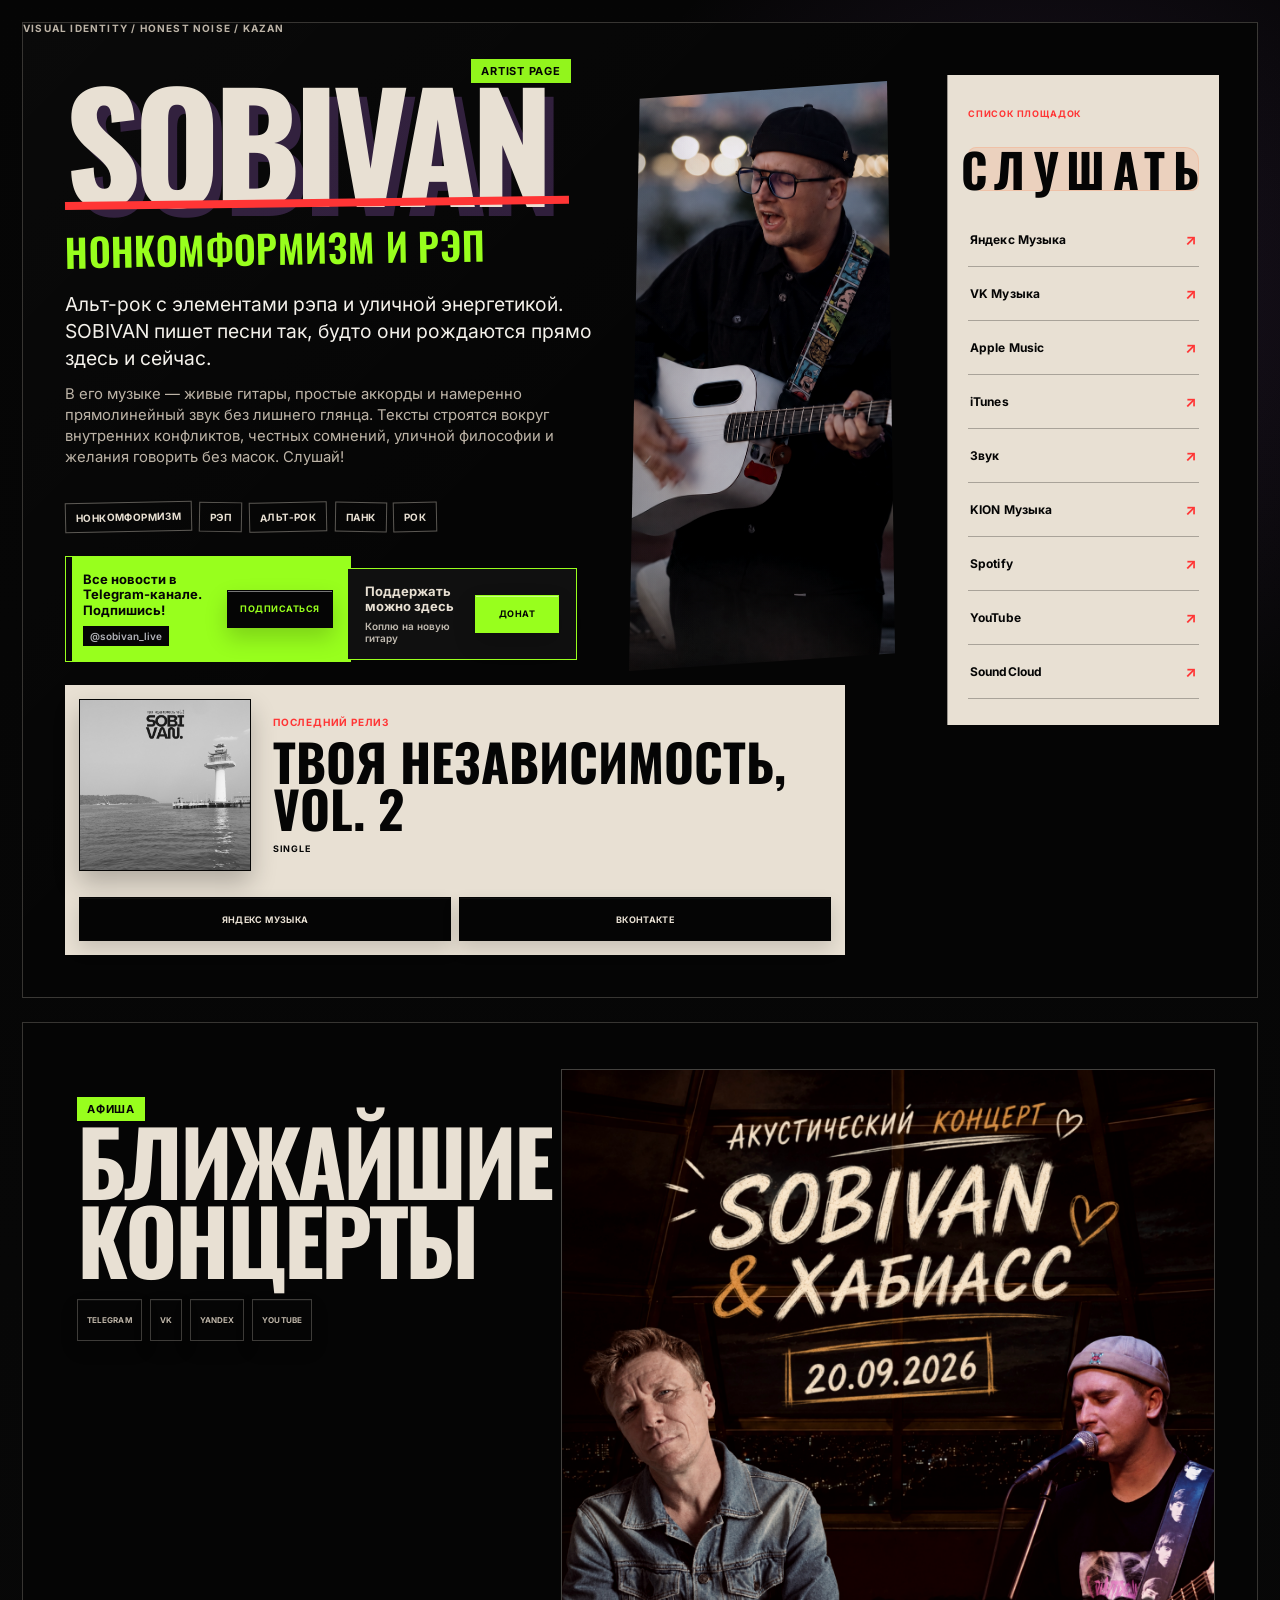
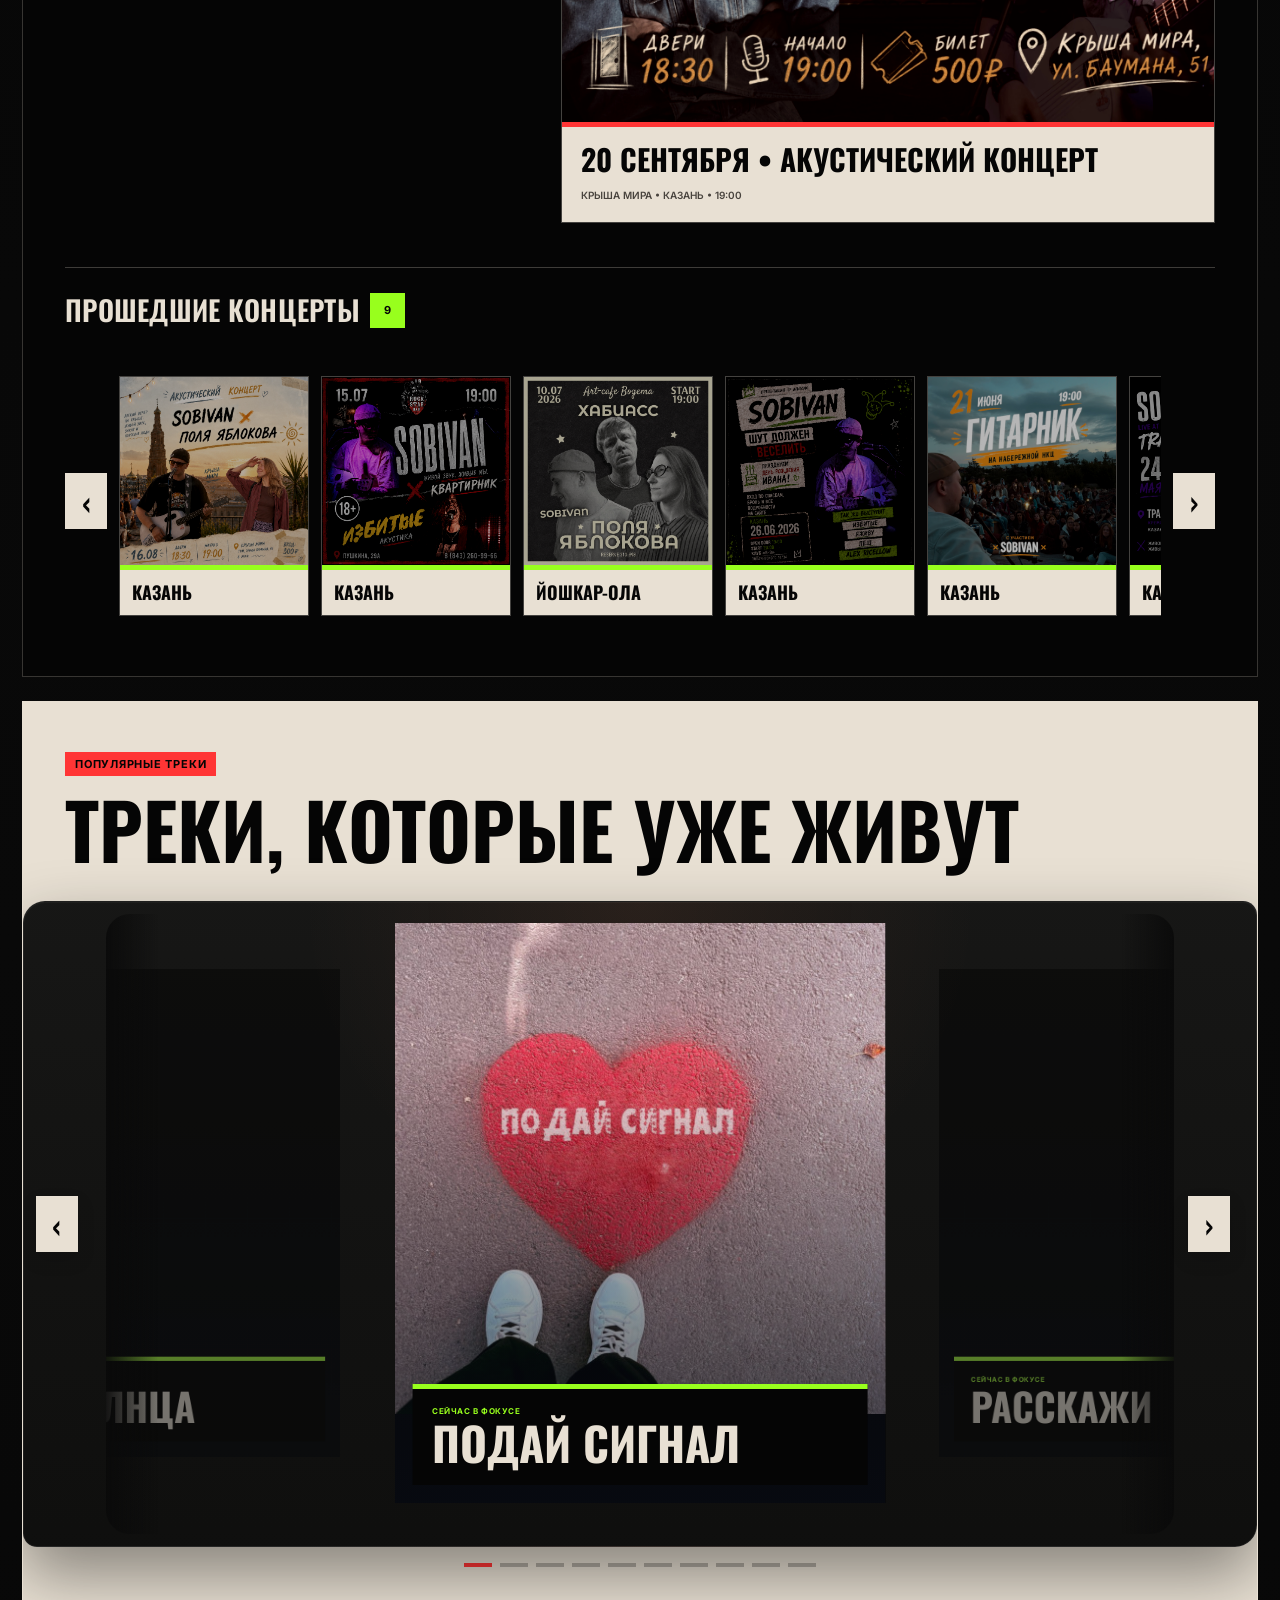
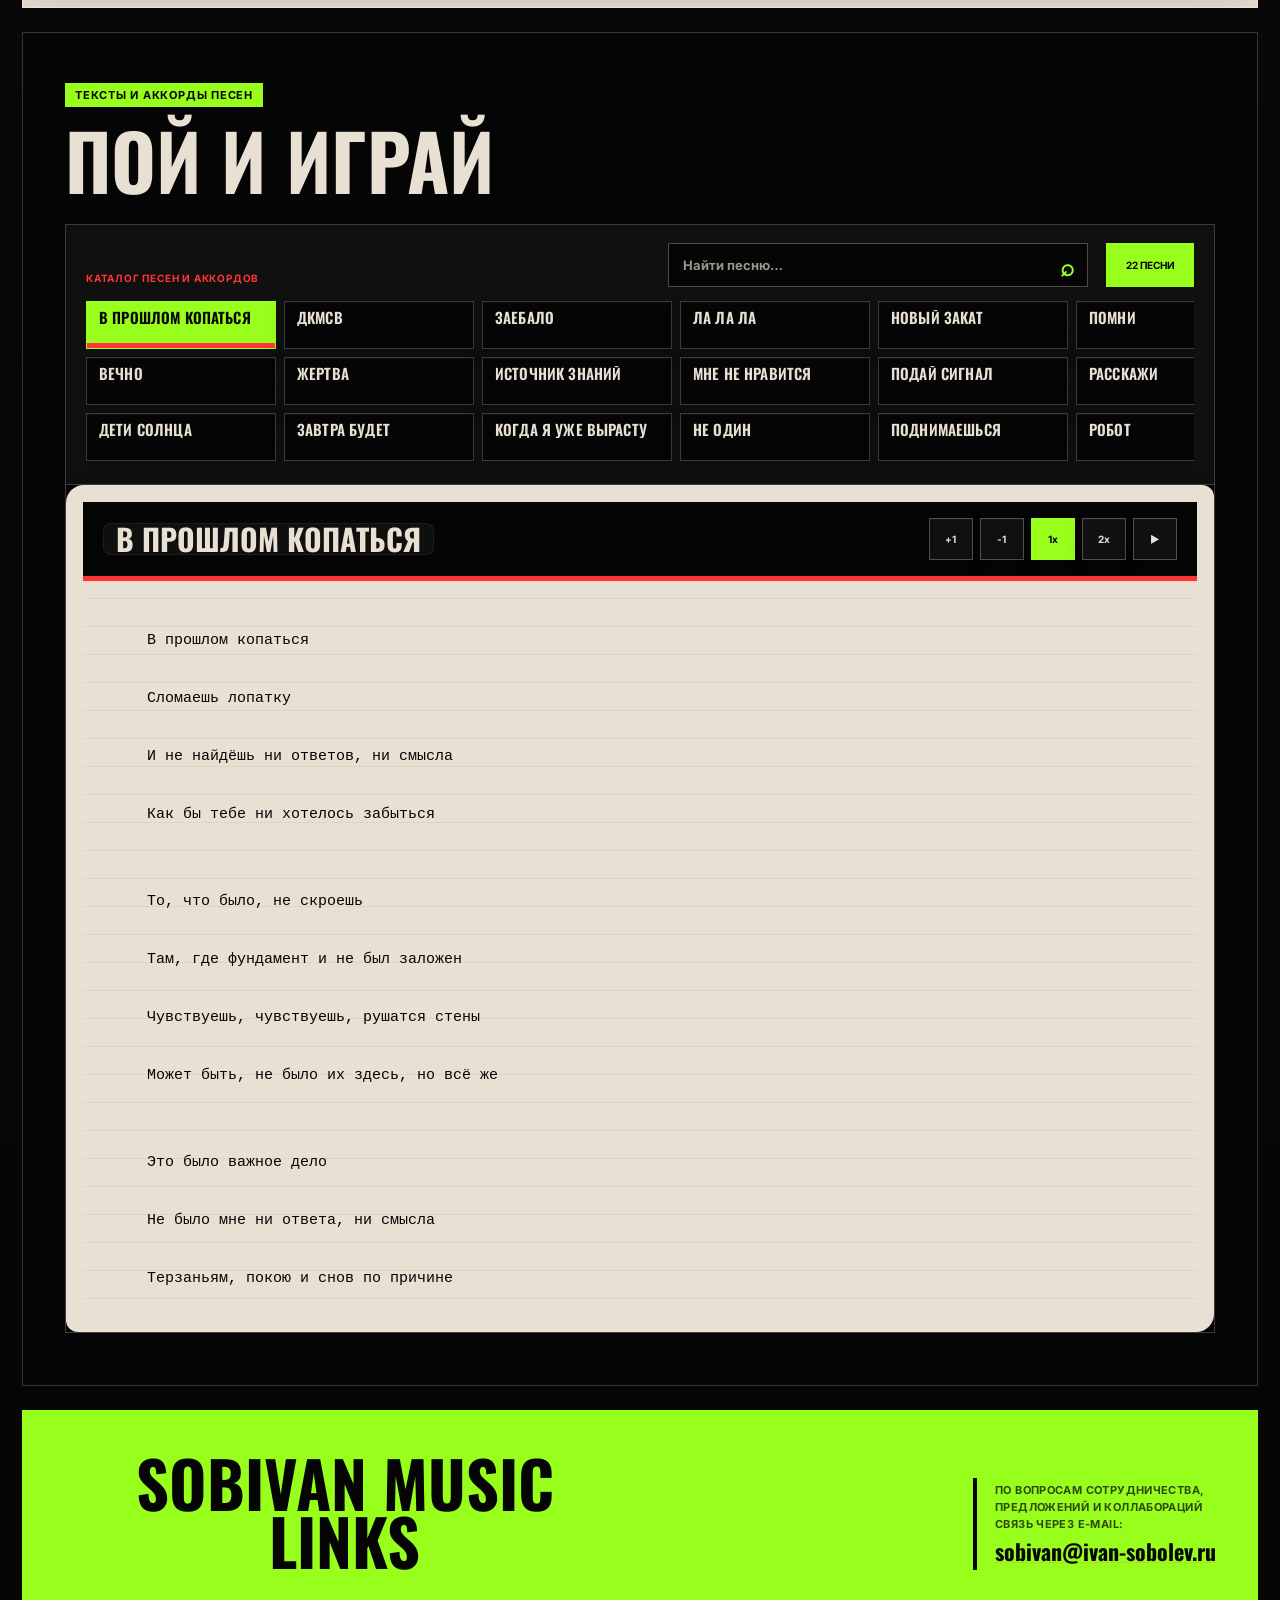
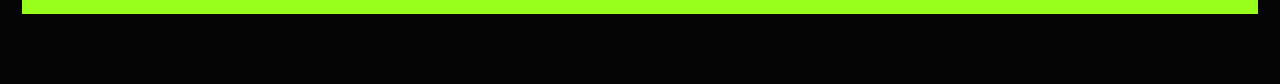
==== index.html @ ff75bd3e "prepare lyrics catalog for production" ====
<!doctype html>
<html lang="ru">
  <head>
    <meta charset="UTF-8" />
    <meta name="viewport" content="width=device-width, initial-scale=1.0" />
    <title>SOBIVAN | Music Links</title>
    <meta
      name="description"
      content="Визитка музыканта SOBIVAN со ссылками на площадки и творчество."
    />
    <link rel="preconnect" href="https://fonts.googleapis.com" />
    <link rel="preconnect" href="https://fonts.gstatic.com" crossorigin />
    <link
      href="https://fonts.googleapis.com/css2?family=Manrope:wght@400;500;700;800&family=Unbounded:wght@500;700&display=swap"
      rel="stylesheet"
    />
    <link rel="stylesheet" href="./styles.css?v=20260919-2300" />
    <link rel="stylesheet" href="./brandbook-redesign.css?v=1.0.6" />
    <link rel="stylesheet" href="./chords-catalog.css?v=1.1.0" />
  </head>
  <body>
    <main class="page">
      <section class="hero">
        <div class="hero-copy">
          <p class="eyebrow hero-eyebrow">Artist Page</p>
          <h1>SOBIVAN</h1>
          <div class="hero-motto">нонкомформизм и рэп</div>
          <div class="hero-photo">
            <img
              src="./IMG_9033-clean.png"
              alt="SOBIVAN выступает с гитарой"
            />
          </div>
          <a class="telegram-banner hero-telegram" href="https://t.me/sobivan_live" target="_blank" rel="noreferrer">
            <span class="banner-copy">
              <strong>Все новости в Telegram-канале. Подпишись!</strong>
              <span class="telegram-handle">
                <span class="telegram-icon" aria-hidden="true">
                  <svg viewBox="0 0 24 24" fill="none" xmlns="http://www.w3.org/2000/svg">
                    <path d="M21.2 4.8L18 19.9c-.2.9-.8 1.1-1.6.7l-4.2-3.1-2 1.9c-.2.2-.4.4-.8.4l.3-4.3 7.8-7c.3-.3-.1-.5-.5-.2l-9.6 6.1-4.1-1.3c-.9-.3-.9-.9.2-1.3l16-6.2c.7-.3 1.4.2 1.2 1.2z" fill="currentColor"/>
                  </svg>
                </span>
                <em>@sobivan_live</em>
              </span>
            </span>
            <span class="banner-action">Подписаться</span>
          </a>
          <a class="donate-banner" href="https://tips.yandex.ru/guest/payment/3214056" target="_blank" rel="noreferrer">
            <span class="banner-copy">
              <span class="donate-title">Поддержать можно здесь</span>
              <span class="donate-text">Коплю на новую гитару</span>
            </span>
            <span class="banner-action">Донат</span>
          </a>
          <div class="lead">
            <p>
              Альт-рок с элементами рэпа и уличной энергетикой. SOBIVAN пишет
              песни так, будто они рождаются прямо здесь и сейчас.
            </p>
            <p>
              В его музыке — живые гитары, простые аккорды и намеренно
              прямолинейный звук без лишнего глянца. Тексты строятся вокруг
              внутренних конфликтов, честных сомнений, уличной философии и
              желания говорить без масок. Слушай!
            </p>
          </div>

          <div class="hero-tags">
            <span>нонкомформизм</span>
            <span>рэп</span>
            <span>альт-рок</span>
            <span>панк</span>
            <span>рок</span>
          </div>
          <section class="release-player" data-release-card>
            <img
              class="release-cover"
              data-release-cover
              src="./covers/releases/tvoya-nezavisimost-vol-2.jpg"
              alt="Обложка последнего релиза SOBIVAN"
            />
            <div class="release-copy">
              <p class="release-kicker" data-release-kicker>Последний релиз</p>
              <strong data-release-title>твоя независимость, Vol. 2</strong>
              <span class="release-type" data-release-meta>single</span>
            </div>
            <div class="release-actions">
              <a
                class="release-link"
                data-release-yandex
                href="https://music.yandex.com/album/43728208/track/155240395?ref_id=8E3B8B9B-8B6E-4116-BDEE-F1F4A4B2D12D&amp;utm_medium=copy_link"
                target="_blank"
                rel="noreferrer"
              >
                Яндекс Музыка
              </a>
              <a
                class="release-link"
                data-release-vk
                href="https://vk.ru/audio474499164_456971412"
                target="_blank"
                rel="noreferrer"
              >
                ВКонтакте
              </a>
            </div>
          </section>
        </div>

        <aside class="links-panel">
          <p class="panel-label">Слушать</p>
          <div class="hero-actions">
            <a class="link-button" href="https://music.yandex.ru/artist/20125266?utm_medium=copy_link" target="_blank" rel="noreferrer">
              Яндекс Музыка
            </a>
            <a class="link-button" href="https://vk.com/artist/sobivan" target="_blank" rel="noreferrer">
              VK Музыка
            </a>
            <a class="link-button" href="https://music.apple.com/us/album/%D0%B7%D0%B0%D0%B2%D1%82%D1%80%D0%B0-%D0%B1%D1%83%D0%B4%D0%B5%D1%82-single/1815285343" target="_blank" rel="noreferrer">
              Apple Music
            </a>
            <a class="link-button" href="https://music.apple.com/us/artist/sobivan/1815285342" target="_blank" rel="noreferrer">
              iTunes
            </a>
            <a class="link-button" href="https://zvuk.com/search?query=SOBIVAN" target="_blank" rel="noreferrer">
              Звук
            </a>
            <a class="link-button" href="https://music.kion.ru/search?text=SOBIVAN" target="_blank" rel="noreferrer">
              KION Музыка
            </a>
            <a class="link-button" href="https://open.spotify.com/search/SOBIVAN" target="_blank" rel="noreferrer">
              Spotify
            </a>
            <a class="link-button" href="https://music.youtube.com/search?q=SOBIVAN" target="_blank" rel="noreferrer">
              YouTube
            </a>
            <a class="link-button" href="https://soundcloud.com/search?q=SOBIVAN" target="_blank" rel="noreferrer">
              SoundCloud
            </a>
          </div>
        </aside>
      </section>

      <section class="poster-card">
        <div class="poster-copy">
          <p class="eyebrow poster-eyebrow">Афиша</p>
          <h2>Ближайшие концерты</h2>
          <div class="social-row">
            <a href="https://t.me/sobivan_live" target="_blank" rel="noreferrer">Telegram</a>
            <a href="https://vk.com/artist/sobivan" target="_blank" rel="noreferrer">VK</a>
            <a href="https://music.yandex.ru/artist/20125266?utm_medium=copy_link" target="_blank" rel="noreferrer">Yandex</a>
            <a href="https://youtube.com/@sobivanmusic2583?si=ARrOoiVS6lwWnsSt" target="_blank" rel="noreferrer">YouTube</a>
          </div>
        </div>
        <div class="poster-grid" data-poster-grid></div>
        <div class="poster-archive-wrap" data-poster-archive-wrap>
          <details class="poster-archive" open>
            <summary class="poster-archive-summary">
              <span>Прошедшие концерты</span>
              <span class="poster-archive-count" data-poster-archive-count>0</span>
            </summary>
            <div class="poster-archive-carousel">
              <button class="poster-archive-nav poster-archive-nav-prev" type="button" aria-label="Предыдущее прошедшее мероприятие" data-archive-prev>‹</button>
              <div class="poster-archive-list" data-poster-archive-list></div>
              <button class="poster-archive-nav poster-archive-nav-next" type="button" aria-label="Следующее прошедшее мероприятие" data-archive-next>›</button>
            </div>
          </details>
        </div>
      </section>

      <section class="tracks-card">
        <div class="section-head">
          <p class="eyebrow tracks-eyebrow">Популярные треки</p>
        </div>
        <div class="track-carousel" data-track-carousel>
          <div class="track-frame">
            <button class="track-nav track-nav-prev" type="button" aria-label="Предыдущий трек" data-track-prev>
              ‹
            </button>
            <div class="track-viewport">
              <div class="track-strip" data-track-strip></div>
            </div>
            <button class="track-nav track-nav-next" type="button" aria-label="Следующий трек" data-track-next>
              ›
            </button>
          </div>
          <div class="track-dots" data-track-dots></div>
        </div>
      </section>

      <section class="chords-card" data-chords>
        <div class="chords-head">
          <p class="eyebrow chords-eyebrow">Тексты и аккорды песен</p>
                    <p class="chords-subtitle">
            
          </p>
        </div>

        <div class="chords-layout">
          <div class="chords-browser">
            <div class="chords-browser-head">
              <div class="chords-browser-title">
                <span>Каталог песен и аккордов</span>
              </div>
              <label class="chords-search">
                <span class="visually-hidden">Поиск песни</span>
                <input type="search" placeholder="Найти песню…" autocomplete="off" data-song-search />
              </label>
              <span class="chords-browser-count" data-song-count>22 песни</span>
            </div>

            <aside class="chords-sidebar" data-song-nav>
            <button class="chord-song is-active" type="button" data-song-button data-song-id="ne-odin">
              <strong>Не один</strong>
              
            </button>
            <button class="chord-song" type="button" data-song-button data-song-id="deti-solntsa">
              <strong>Дети солнца</strong>
              
            </button>
            <button class="chord-song" type="button" data-song-button data-song-id="zhertva">
              <strong>Жертва</strong>
              
            </button>
            <button class="chord-song" type="button" data-song-button data-song-id="poday-signal">
              <strong>Подай сигнал</strong>
              
            </button>
            <button class="chord-song" type="button" data-song-button data-song-id="novyy-zakat">
              <strong>Новый закат</strong>
              
            </button>
            <button class="chord-song" type="button" data-song-button data-song-id="zavtra-budet">
              <strong>Завтра будет</strong>
              
            </button>
            <button class="chord-song" type="button" data-song-button data-song-id="dkmsv">
              <strong>ДКМСВ</strong>
              
            </button>
            <button class="chord-song" type="button" data-song-button data-song-id="ya-dumal">
              <strong>Я думал</strong>
              
            </button>
            <button class="chord-song" type="button" data-song-button data-song-id="vechno">
              <strong>Вечно</strong>
              
            </button>
            <button class="chord-song" type="button" data-song-button data-song-id="istochnik-znaniy">
              <strong>Источник знаний</strong>
              
            </button>
            <button class="chord-song" type="button" data-song-button data-song-id="rasskazhi">
              <strong>Расскажи</strong>
              
            </button>
            <button class="chord-song" type="button" data-song-button data-song-id="la-la-la">
              <strong>Ла ла ла</strong>
              
            </button>
            <button class="chord-song" type="button" data-song-button data-song-id="podnimaeshsya">
              <strong>Поднимаешься</strong>
              
            </button>
            <button class="chord-song" type="button" data-song-button data-song-id="mne-ne-nravitsya">
              <strong>Мне не нравится</strong>
              
            </button>
            <button class="chord-song" type="button" data-song-button data-song-id="silnyy">
              <strong>Сильный</strong>
              
            </button>
            <button class="chord-song" type="button" data-song-button data-song-id="robot">
              <strong>Робот</strong>
              
            </button>
            <button class="chord-song" type="button" data-song-button data-song-id="ya-hochu">
              <strong>Я хочу</strong>
              
            </button>
            <button class="chord-song" type="button" data-song-button data-song-id="v-proshlom-kopatsya">
              <strong>В прошлом копаться</strong>
              
            </button>
            <button class="chord-song" type="button" data-song-button data-song-id="tvoya-nezavisimost">
              <strong>Твоя независимость</strong>
              
            </button>
            <button class="chord-song" type="button" data-song-button data-song-id="kogda-ya-uzhe-vyrastu">
              <strong>Когда я уже вырасту</strong>
              
            </button>
            <button class="chord-song" type="button" data-song-button data-song-id="pomni">
              <strong>Помни</strong>
              
            </button>
            <button class="chord-song" type="button" data-song-button data-song-id="zaebalo">
              <strong>Заебало</strong>
              
            </button>
            </aside>
            <p class="chords-empty" data-song-empty hidden>Ничего не найдено</p>
          </div>

          <div class="chords-viewer">
            <div class="chords-toolbar">
              <div class="chords-meta">
                <span class="chords-key" data-song-title>Не один</span>
              </div>
              <div class="chords-actions">
                <button type="button" data-transpose="1">+1</button>
                <button type="button" data-transpose="-1">-1</button>
                <button type="button" class="chords-speed is-active" data-speed="1">1x</button>
                <button type="button" class="chords-speed" data-speed="2">2x</button>
                <button type="button" class="chords-autoscroll" data-auto-scroll aria-label="запустить автоскролл">▶</button>
              </div>
            </div>

            <pre class="chords-sheet"><code data-song-sheet>Припев

Куплет 1
Am C G Dm/F
Допитый стакан, разбиты мечты
Я думал, что так будет всегда
Я думал, не будет тупой суеты
Я верил, я знал: я один до конца</code></pre>
          </div>
        </div>
      </section>

      <footer class="footer">
        <p>SOBIVAN music links</p>
        <p class="footer-note">
          По вопросам сотрудничества,
          <br />
          предложений и коллабораций
          <br />
          связь через e-mail:
          <br />
          <a href="mailto:sobivan@ivan-sobolev.ru">sobivan@ivan-sobolev.ru</a>
        </p>
      </footer>
    </main>
    <script>
      (() => {
        const releaseCard = document.querySelector("[data-release-card]");

        function applyReleaseData(data) {
          if (!releaseCard || !data || data.enabled === false) {
            return;
          }

          const cover = releaseCard.querySelector("[data-release-cover]");
          const kicker = releaseCard.querySelector("[data-release-kicker]");
          const title = releaseCard.querySelector("[data-release-title]");
          const meta = releaseCard.querySelector("[data-release-meta]");
          const yandex = releaseCard.querySelector("[data-release-yandex]");
          const vk = releaseCard.querySelector("[data-release-vk]");
          const embed = releaseCard.querySelector("[data-release-embed]");
          const iframe = releaseCard.querySelector("[data-release-iframe]");

          if (cover && data.cover) {
            cover.src = data.cover;
            cover.alt = `Обложка релиза ${data.title || "SOBIVAN"}`;
          }

          if (kicker && data.kicker) {
            kicker.textContent = data.kicker;
          }

          if (title && data.title) {
            title.textContent = data.title;
          }

          if (meta && data.meta) {
            meta.textContent = data.meta;
          }

          if (yandex && data.yandexUrl) {
            yandex.href = data.yandexUrl;
          }

          if (vk && data.vkUrl) {
            vk.href = data.vkUrl;
          }

          if (embed && iframe) {
            if (data.embedUrl) {
              iframe.src = data.embedUrl;
              embed.hidden = false;
            } else {
              iframe.removeAttribute("src");
              embed.hidden = true;
            }
          }
        }

        if (releaseCard) {
          fetch("./latest-release.json", { cache: "no-store" })
            .then((response) => (response.ok ? response.json() : null))
            .then((data) => {
              if (data) {
                applyReleaseData(data);
              }
            })
            .catch(() => {});
        }

        const hero = document.querySelector(".hero");
        const panel = document.querySelector(".links-panel");

        if (!hero || !panel) {
          return;
        }

        let baseTop = 0;
        let maxShift = 0;
        let startScroll = 0;
        let ticking = false;
        let currentShift = 0;
        let targetShift = 0;
        let animationFrame = 0;

        function updateMetrics() {
          panel.style.setProperty("--links-panel-shift", "0px");

          baseTop = parseFloat(getComputedStyle(panel).top) || 0;
          const isMobile = window.matchMedia("(max-width: 820px)").matches;
          const release = hero.querySelector(".release-player");

          if (isMobile && release) {
            const heroRect = hero.getBoundingClientRect();
            const releaseRect = release.getBoundingClientRect();
            const releaseTop = releaseRect.top - heroRect.top;

            maxShift = Math.max(
              0,
              releaseTop - panel.offsetHeight - baseTop - 18
            );
          } else {
            maxShift = 0;
          }
          startScroll = window.scrollY + hero.getBoundingClientRect().top;
        }

        function renderPanelMotion() {
          ticking = false;

          targetShift = Math.min(
            Math.max(window.scrollY - startScroll, 0),
            maxShift
          );

          if (!animationFrame) {
            animatePanel();
          }
        }

        function animatePanel() {
          currentShift += (targetShift - currentShift) * 0.13;

          if (Math.abs(targetShift - currentShift) < 0.12) {
            currentShift = targetShift;
          }

          panel.style.setProperty(
            "--links-panel-shift",
            `${currentShift.toFixed(2)}px`
          );

          if (Math.abs(targetShift - currentShift) > 0.12) {
            animationFrame = window.requestAnimationFrame(animatePanel);
          } else {
            animationFrame = 0;
          }
        }

        function requestRender() {
          if (ticking) {
            return;
          }

          ticking = true;
          window.requestAnimationFrame(renderPanelMotion);
        }

        updateMetrics();
        renderPanelMotion();

        window.addEventListener("scroll", requestRender, { passive: true });
        window.addEventListener("resize", () => {
          updateMetrics();
          requestRender();
        });
      })();

      (() => {
        const carousel = document.querySelector("[data-track-carousel]");

        if (!carousel) {
          return;
        }

        const tracks = [
          {
            title: "Подай сигнал",
            artist: "SOBIVAN",
            image: "./IMG_6470.JPG",
            link: "https://music.yandex.ru/search?text=SOBIVAN%20%D0%9F%D0%BE%D0%B4%D0%B0%D0%B9%20%D1%81%D0%B8%D0%B3%D0%BD%D0%B0%D0%BB",
          },
          {
            title: "расскажи",
            artist: "SOBIVAN",
            image: "./IMG_6472.JPG",
            link: "https://music.yandex.ru/search?text=SOBIVAN%20%D1%80%D0%B0%D1%81%D1%81%D0%BA%D0%B0%D0%B6%D0%B8",
          },
          {
            title: "я думал",
            artist: "SOBIVAN",
            image: "./IMG_6471.JPG",
            link: "https://music.yandex.ru/search?text=SOBIVAN%20%D1%8F%20%D0%B4%D1%83%D0%BC%D0%B0%D0%BB",
          },
          {
            title: "Завтра будет",
            artist: "SOBIVAN",
            image: "./завтра будет.jpg",
            link: "https://music.yandex.ru/search?text=SOBIVAN%20%D0%B7%D0%B0%D0%B2%D1%82%D1%80%D0%B0%20%D0%B1%D1%83%D0%B4%D0%B5%D1%82",
          },
          {
            title: "дкмсв",
            artist: "SOBIVAN",
            image: "./дкмсв обложка.jpg",
            link: "https://music.yandex.ru/search?text=SOBIVAN%20%D0%B4%D0%BA%D0%BC%D1%81%D0%B2",
          },
          {
            title: "я хочу",
            artist: "SOBIVAN",
            image: "./covers/tracks/ya-hochu.jpg",
            link: "https://music.yandex.com/album/43004555/track/153511798?ref_id=01FBF79A-D601-484A-8C86-E64B9F19A2D9&utm_medium=copy_link",
          },
          {
            title: "в прошлом копаться",
            artist: "SOBIVAN",
            image: "./covers/tracks/v-proshlom-kopatsya.jpg",
            link: "https://music.yandex.com/album/43528193/track/154752006?ref_id=E67C2590-97FE-4B59-B533-6B6D83DDE7AF&utm_medium=copy_link",
          },
          {
            title: "внутрянка",
            artist: "SOBIVAN",
            note: "EP / альбом",
            image: "./covers/tracks/vnutryanka.jpg",
            link: "https://music.yandex.com/album/42389549?ref_id=7F511267-D7B5-419B-888D-BD8D783AE9E8&utm_medium=copy_link",
          },
          {
            title: "поднимаешься",
            artist: "SOBIVAN",
            image: "./covers/tracks/podnimaeshsya.jpg",
            link: "https://music.yandex.com/album/42389549/track/151303122?ref_id=B277CFC3-65D3-4D33-9F16-918C511A6ED1&utm_medium=copy_link",
          },
          {
            title: "дети солнца",
            artist: "SOBIVAN",
            image: "./covers/tracks/deti-solntsa.jpg",
            link: "https://music.yandex.com/album/41288577/track/149570107?ref_id=620FA750-4C61-40F0-8BFF-0B8C136928F5&utm_medium=copy_link",
          },
        ];
        const copyCount = 3;
        const centerCopy = Math.floor(copyCount / 2);
        const loopedTracks = Array.from({ length: copyCount }, () => tracks).flat();

        const strip = carousel.querySelector("[data-track-strip]");
        const viewport = carousel.querySelector(".track-viewport");
        const prevButton = carousel.querySelector("[data-track-prev]");
        const nextButton = carousel.querySelector("[data-track-next]");
        const dotsWrap = carousel.querySelector("[data-track-dots]");
        dotsWrap.innerHTML = tracks.map((_, index) => `<button class="track-dot${index === 0 ? " is-active" : ""}" type="button" aria-label="Трек ${index + 1}"></button>`).join("");
        const dots = Array.from(carousel.querySelectorAll(".track-dot"));
        let activeIndex = 0;
        let visualIndex = tracks.length * centerCopy;
        let timer = 0;
        let slideBasis = 72;
        let slideWidth = 0;
        let slideGap = 14;
        let touchStartX = 0;
        let touchDeltaX = 0;
        let isAnimatingLoopReset = false;
        let carouselIsVisible = !("IntersectionObserver" in window);

        strip.innerHTML = loopedTracks
          .map(
            (track) => `
              <a class="track-slide" href="${track.link}" target="_blank" rel="noreferrer">
                <img src="${track.image}" alt="${track.title}" loading="lazy" decoding="async" />
                <div class="track-slide-meta">
                  <p class="track-kicker">Сейчас в фокусе</p>
                  <strong>${track.title}</strong>
                  ${track.note ? `<span>${track.note}</span>` : ""}
                </div>
              </a>
            `
          )
          .join("");

        const slides = Array.from(strip.querySelectorAll(".track-slide"));

        function updateCarouselMetrics() {
          slideBasis =
            parseFloat(
              getComputedStyle(carousel).getPropertyValue("--track-slide-basis")
            ) || 72;
          slideGap = parseFloat(getComputedStyle(strip).columnGap) || 14;
          slideWidth = viewport.clientWidth * (slideBasis / 100);
        }

        function updateDots() {
          slides.forEach((slide, slideIndex) => {
            const isActive = slideIndex % tracks.length === activeIndex;

            slide.classList.toggle("is-active", isActive);
            slide.setAttribute("aria-hidden", isActive ? "false" : "true");
          });

          dots.forEach((dot, dotIndex) => {
            dot.classList.toggle("is-active", dotIndex === activeIndex);
          });
        }

        function setStripPosition(withTransition = true) {
          strip.style.transition = withTransition
            ? "transform 720ms cubic-bezier(0.16, 1, 0.3, 1)"
            : "none";
          const offset =
            viewport.clientWidth / 2 -
            slideWidth / 2 -
            visualIndex * (slideWidth + slideGap);
          strip.style.transform = `translateX(${offset}px)`;
        }

        function renderTrack(index, { immediate = false } = {}) {
          activeIndex = index;
          visualIndex = tracks.length * centerCopy + index;
          setStripPosition(!immediate);
          updateDots();
        }

        function goToNext() {
          if (isAnimatingLoopReset) {
            return;
          }

          activeIndex = (activeIndex + 1) % tracks.length;
          visualIndex += 1;
          setStripPosition(true);
          updateDots();
        }

        function goToPrev() {
          if (isAnimatingLoopReset) {
            return;
          }

          activeIndex = (activeIndex - 1 + tracks.length) % tracks.length;
          visualIndex -= 1;
          setStripPosition(true);
          updateDots();
        }

        function startRotation() {
          window.clearInterval(timer);

          if (!carouselIsVisible || document.hidden) {
            return;
          }

          timer = window.setInterval(() => {
            goToNext();
          }, 3200);
        }

        dots.forEach((dot, index) => {
          dot.addEventListener("click", () => {
            renderTrack(index);
            startRotation();
          });
        });

        prevButton?.addEventListener("click", () => {
          goToPrev();
          startRotation();
        });

        nextButton?.addEventListener("click", () => {
          goToNext();
          startRotation();
        });

        strip.addEventListener("transitionend", () => {
          const minIndex = tracks.length;
          const maxIndex = tracks.length * (copyCount - 1) - 1;

          if (visualIndex >= minIndex && visualIndex <= maxIndex) {
            return;
          }

          isAnimatingLoopReset = true;
          const resetIndex = tracks.length * centerCopy + activeIndex;

          window.requestAnimationFrame(() => {
            strip.classList.add("is-resetting");
            strip.style.transition = "none";
            visualIndex = resetIndex;
            const offset =
              viewport.clientWidth / 2 -
              slideWidth / 2 -
              visualIndex * (slideWidth + slideGap);
            strip.style.transform = `translateX(${offset}px)`;
            strip.getBoundingClientRect();

            window.requestAnimationFrame(() => {
              strip.style.transition =
                "transform 720ms cubic-bezier(0.16, 1, 0.3, 1)";
              strip.classList.remove("is-resetting");
              isAnimatingLoopReset = false;
            });
          });
        });

        viewport?.addEventListener(
          "touchstart",
          (event) => {
            touchStartX = event.touches[0]?.clientX || 0;
            touchDeltaX = 0;
            window.clearInterval(timer);
          },
          { passive: true }
        );

        viewport?.addEventListener(
          "touchmove",
          (event) => {
            touchDeltaX = (event.touches[0]?.clientX || 0) - touchStartX;
          },
          { passive: true }
        );

        viewport?.addEventListener("touchend", () => {
          if (Math.abs(touchDeltaX) > 36) {
            if (touchDeltaX < 0) {
              goToNext();
            } else {
              goToPrev();
            }
          }

          startRotation();
        });

        carousel.addEventListener("mouseenter", () => window.clearInterval(timer));
        carousel.addEventListener("mouseleave", startRotation);
        carousel.addEventListener("touchstart", () => window.clearInterval(timer), {
          passive: true,
        });
        carousel.addEventListener("touchend", startRotation);

        window.addEventListener("resize", () => {
          updateCarouselMetrics();
          setStripPosition(false);
          updateDots();
        });

        if ("IntersectionObserver" in window) {
          const carouselObserver = new IntersectionObserver(
            ([entry]) => {
              carouselIsVisible = Boolean(entry?.isIntersecting);
              startRotation();
            },
            { rootMargin: "160px 0px", threshold: 0.01 }
          );
          carouselObserver.observe(carousel);
        }

        document.addEventListener("visibilitychange", startRotation);

        updateCarouselMetrics();
        renderTrack(0, { immediate: true });
        startRotation();
      })();

      (() => {
        const chordsBlock = document.querySelector("[data-chords]");

        if (!chordsBlock) {
          return;
        }

        const songs = {
          "ne-odin": {
            title: "Не один",
            text: `Припев

Куплет 1
Am C G Dm/F
Допитый стакан, разбиты мечты
Я думал, что так будет всегда
Я думал, не будет тупой суеты
Я верил, я знал: я один до конца

Допитый стакан я разбил
Мечты подобрал и засунул в карман
С тобой пронесу в эту жизнь
Всё, что никогда я ещё не терял

Припев
C G
Однажды уйдут холода
Dm F
Однажды наступит в мире весна
Мы вместе с тобой навсегда
Пока твою руку держит рука

И пусть будет трудно сейчас
Пусть наши движения скрывает страх
Не отпущу ни на миг
Тот лучик света, что сквозь тучку проник

Куплет 2
Всё, что когда-то с кем делал, казалось: глупая затея вышла
Руки опускаются, как будто в руках ты держишь груз килограммов триста
Тело покидают силы, и кажется — уходит двадцать один грамм, последний
Ты жадно вспоминаешь всё, что когда-то несмело прожил до секунды посмертно

Тебя окружили, зажали в котёл и кричат: «Сдавайся быстро
В плену ты будешь сохранён, приятель, как сохраняют картины на дорогих выставках
Зачем сопротивляться? Просто сдай оружие и выйди из боя
Мы обещаем тебе достойную жизнь до достойного гроба

Кажется, выход только один, и выход достаточно мрачный
Всё как обычно: ты либо победил, либо, как всегда, простой неудачник
И так вот во всём — сделал выводы о своей жизни поспешно
Но рядом с моим плечом другое плечо, опора, сила, надежда

Всё верно: выбор был сделан давно, и сделан выбор был верно
Я не один и никогда не буду один, как бы вы там ни хотели
Вам не сломить человека, который уже был когда-то сломлен
Но сломлен не так, как вы предрекали: морально я был подготовлен

Последней строчкой опишу последний миг, который мне дан
Жаль, не курю — тогда бы получился поэпичней финал
Допил, поставил и разбил гранёной жизни стакан
Я достаю мечты и убираю их обратно в карман

Припев
D A
Однажды уйдут холода
Em G
Однажды наступит в мире весна
Мы вместе с тобой навсегда
Пока твою руку держит рука

И пусть будет трудно сейчас
Пусть наши движения скрывает страх
Не отпущу ни на миг
Тот лучик света, что сквозь тучку проник`,
          },
          "deti-solntsa": {
            title: "Дети солнца",
            text: `Куплет 1
G
Солнце медленно передвигалось по ветру
D
А мы на ракете, брат, да, на ракете
Em
Джа нас встретит, там смеются дети
C
Там нас ждёт созерцание нашей планеты

Мы не парим мозги никому
Дети солнца живут так, как я живу
Улетая в небо, улетая, туууда
Туда, где нам светит sunshine-звезда

Над пыльным урбаном поют свои колонки
В эти перепонки, муравьёв перепонки
Заливают системы, сдвиги
Гиги, гиги, гигабайты, крики

Миру — мир, война нам не к чему
Дети солнца живут так, как я живу
Вавилон пал, свои песни спел и крыто
Одинокий воин, твоя карта бита

Бита, не слышно, регги, peace, браза
Подпевай под гитару мирные рассказы
И уже настанет детям солнца праздник
Ракета улетела, никого на базе

Припев
Мы взлетим с тобой по воле неба
Посетим места, где никто ни разу не был
Глаза на свет, и в душе моей регги
Ты поверь, что в душе моей регги

Куплет 2
Огненный шар летит куда-то не спеша
Туда, вдаль, а за ним летит моя душа
Что же, жаль, как жало хуже ножа
В ножнах смерти, в её сети моя душа

Мы там искали с тобой своё солнце
Всё разделив братьям, разделив на порции
Peace, happy в больших пропорциях
Солнце светит в наше оконце

Ты подпевай так, как мы подпевали
Нет войне, нет насилию, зла не знали
Глаза в небо, Джа, мы к себе звали
Джа мы ждали — и пришёл Джами

Небо в пыли, все сети скручены
Рассвет настанет, и мы уже измучены
Солнце встанет, осветит наши крыши
Дым всё выше и выше, выше и выше

Взлетим мы, память не оставим
Падшие в бою, падшие в сердцах, восстанут
Всё спокойно, никакой тревоги
Не забывай, ведь мы под крылом у Бога

Песни уж спеты, кончаются фразы
Подпевай под гитару мирные рассказы
И уже настанет детям солнца праздник
Ракета улетела, никого на базе

Припев
Мы взлетим с тобой по воле неба
Посетим места, где ещё никто не был
Глаза на свет, и в душе моей регги
Ты поверь, что в душе моей регги`,
          },
          "zhertva": {
            title: "Жертва",
            text: `F#m Gm Am A#m
Всё, что ты есть, навязано обществом
Из новой красивой рекламы
Всякий раз, когда думаешь, что по-другому нельзя
Поищи, где та мысль взяла начало

Никогда не ищи, кому выгодно, ища того
Для кого выгода — главное
Переступая через всё человеческое
Главное — втюхать свои товары

Вся твоя жизнь — маркетинговое исследование
Всё создано для твоего потребления
Вершиной жизни, без капли сомнения
Будет айфон нового поколения

И даже чтобы разобраться, что хочется в жизни
Тебе нужна сраная карта желаний
Только так, через запросы дебильные
Макбук, айпад, отдых и так далее

Ты найдёшь своё искреннее желание
И вот ты такой весь одухотворённый
Весь такой правильный
Расширил сознание, ешь БАДы килограммами

Ты так и не понял, что происходит
Со своим сраным мнением
Ты всё ещё живёшь потреблением
Мы не то, что мы едим
Мы — то, что мы о себе думаем
Каждый твой поступок продуман, пойми, недоумок
Маркетолог — человек не глупый

Чё я такой злой, чё я такой строгий, ты серьёзно
Тут всякие цыгане говорят, что вылечили опухоль мозга
Делая заявления из серии
Что нужно просто загадать желание
И вот корешки этого цирка подсчитаны, прибыль попилена
Но не по-честному, а чтобы наебать государство

Ведь оно не может дать то, что ты хочешь
Тебе всего и всегда будет мало
Тебе так сказали, все твои мысли придуманы кем-то
Будь то оппозиция или Кремль — не важно
Важно лишь понять
Что конкретно для тебя имеет значение
Близкие, друзья, работа или ещё что-то
Что-то, что делает твою жизнь проще и лучше

Ведь даже в айфоне нет ничего плохого
Если он тебе действительно нужен
Мысль текста простая, но очень глубокая
Сейчас Атлант расправит плечи
И мои слова станут для тебя откровением
Как явление предтечи пророка
Мы — то, что мы едим
Мы — то, что мы о себе думаем, и только`,
          },
          "poday-signal": {
            title: "Подай сигнал",
            text: `C#m G# A Em

Куплет 1
Полный карман обещаний
Сегодня точно не буду
Сегодня точно не пьяный
Сегодня не приду утром

Не будет СМС странных
Не будет громких скандалов
Но если ты так захочешь
Вернусь к тебе, обещаю

Я обещаю, что больше
Никаких обещаний
Я сохраню, что осталось
И перемножить стараюсь

С тобой как без сигареты
Мне лучше, но не хватает
Давай вернём всё как было
Но без пустых обещаний

Припев
Я бы нашёл тебя из сотен
Я б распознал твои движения
Услышал из тысяч голосов
Будет достаточно только мгновения

Я бы пришёл к тебе
Только подай сигнал, молю тебя
Только подай сигнал, молю тебя
Только подай сигнал

Куплет 2
Будет достаточно маленькой искры
Или шёпота ветра
Будет достаточно квадратного сантиметра
Я распознаю из тысяч людей на площади в центре
Смогу отыскать, только дай сигнал мне

Будет мало просто найти
Или просто заметить мне
Будет мало отыскать и идти дальше не вместе
У бесконечности есть свой размер
Но его недостаточно
Только подай сигнал, я умоляю тебя

Припев
Я бы нашёл тебя из сотен
Я б распознал твои движения
Услышал из тысяч голосов
Будет достаточно только мгновения

Я бы пришёл к тебе
Только подай сигнал, молю тебя
Только подай сигнал, молю тебя
Только подай сигнал

Куплет 3
Просто верить — и всё
Этого хватит сполна
Просто идти до конца
И верить в чудеса

Мы друг без друга не сможем
Ты — свет в моей душе
Только подай сигнал
И я приду к тебе`,
          },
          "novyy-zakat": {
            title: "Новый закат",
            text: `Капо 4 лад

Dm
Стрела горизонта пронзает
Ярко-оранжевый новый закат
Am
К чёрту сомнения, трепет, волнения
Идём наугад
Лучше упасть и подняться заново
Тысячу раз подряд
Чем вообще не пытаться ворваться
И себе доказать

Стрела горизонта пронзает
Ярко-оранжевый новый закат
К чёрту сомнения, трепет, волнения
Идём наугад
Лучше упасть и подняться заново
Тысячу раз подряд
Чем вообще не пытаться ворваться
И себе доказать

Что ты такой же, как все
И ничего тебе в этой жизни больше не светит
Что ты не сможешь добиться любви
От той леди на этой планете
И ничего, кроме унылой работы
Без перспективы, больше не будет
Достигнув свой пик, ты остановился
Плывёшь по течению изломанных судеб

Лишней мороки тебе никогда и нигде не хотелось
Просто прожить этот день, никому не мешая
Лёжа в постели
Без канители новую жизнь
С новой недели ждёшь наугад
Стрела горизонта пронзает
Ярко-оранжевый новый закат

Стрела горизонта пронзает
Ярко-оранжевый новый закат
К чёрту сомнения, трепет, волнения
Идём наугад
Лучше упасть и подняться заново
Тысячу раз подряд
Чем вообще не пытаться ворваться
И себе доказать

Что ты сильней
Ты сильней этой жизни
Ты смотришь на мир
Через ясную призму
Всем доказать
Что ты можешь получше
Лучше, чем было, —
Это не трудно

Трудно смотреть на себя
И своё обвисшее пузо
Разве об этом ты в детстве мечтал
Стадионы, концерты — где это, слушай

Слушай свой внутренний голос
Слушай своё вдохновение
Вайбы поймай и гармонию тела
Чтобы выплеснуть всё в это стихотворение
Пиши каждый миг
Пусть даже без цели
Пишу свои тексты пока наугад
Стрела горизонта пронзает
Ярко-оранжевый новый закат

Стрела горизонта пронзает
Ярко-оранжевый новый закат
К чёрту сомнения, трепет, волнения
Идём наугад
Лучше упасть и подняться заново
Тысячу раз подряд
Чем вообще не пытаться ворваться
И себе доказать

После удара поднялся
Ведь в жизни будет много преград
Чужие советы не слушать отныне —
Это бессмысленный дар
Всё, что получится, будет потом
А пока — наугад
Стрела горизонта пронзает
Ярко-оранжевый новый закат`,
          },
          "zavtra-budet": {
            title: "Завтра будет",
            text: `G# Em Hm C#

Куплет 1
Я смотрю в окно и вижу лишь серость
Закрываю глаза и вижу лишь темень
Я один в этой комнате, что же мне делать
Выход только один, но достаточно смелый

Самоанализ — неблагодарное дело
Выйти из зоны комфорта, в которой ты не был
Я смотрю в окно и вижу лишь выход
Предрассудки долой: ты один во Вселенной

Припев
Когда нет настроения говорить ни о чём
Когда хочешь убежать от всех, всех, всех
Дальше будет хуже, поверь, дурачок
Сегодня худший день, но завтра будет

Нет желанья творить и желанья делать
Ты хотел бы спалить — так сжигай всё смело
Дальше будет хуже, поверь, дурачок
Сегодня худший день, но завтра будет

Куплет 2
Завтра точно будет, и не важно, если
Будет хуже, чем вчера, — ты пройдёшь успешно
Вся жизнь не может быть чёрной полосой
Открой глаза и посмотри, кто рядом с тобой

Не нужно ныть и ждать, что всё дадут легко
Не нужно думать, что сейчас просто тяжело
Всё, что с тобой сейчас, — выбор твоих действий
А каждое действие несёт последствия

Ты должен отвечать за все свои дела
Просто сделай вывод и их не повторяй
Даже если сейчас комната пуста
Выход есть, не один, выход есть всегда`,
          },
          "dkmsv": {
            title: "День когда мы создали свою вселенную (ДКМСВ)",
            text: `Припев
C
Помню, словно было вчера
C
День знакомства тебя со мной
Em
Я не понял тогда сперва
Em
Как безмерно мне повезло
F
Я смотрю тебе прямо в глаза
F
Мы с тобой уже бессмертны
G
Знай, что я никогда не забуду
G
День, когда мы создали вселенную

Куплет 1
Атом за атомом, кирпич за кирпичиком
Мы строим свою небольшую утопию
Тридцать квадратных метров пространства творчества —
Это наша личная территория
Защита от внешнего мира
Купол из личностных убеждений
Саркофаг упрёков не пропустит излучений
Но без него не ощущаю себя полноценным

Помню тот день, как будто он был вчера
Как будто не было ещё десяти лет путешествия
Всё, через что мы прошли, точно было не зря
Я помню день, когда мы создали вселенную

Припев
Помню, словно было вчера
День знакомства тебя со мной
Я не понял тогда сперва
Как безмерно мне повезло

Я смотрю тебе прямо в глаза
Мы с тобой уже бессмертны
Знай, что я никогда не забуду
День, когда мы создали вселенную

Куплет 2
Наша вселенная хрупка, как младенец
Что держит ладошками свои ступни
Я так, увы, больше не умею
Ты же осталась такой же хрупкой
В смете прописаны сотни расходов
Платить нервными клетками мы точно не будем
С тобой мы строим свою вселенную
Начиная с минуты знакомства`,
          },
          "ya-dumal": {
            title: "Я думал",
            text: `Припев
Em Am
Я думал, можно просто всё расставить по местам
H7
Уже почти всё сделал — жизнь сказала: «Хуй там
Всё усложнять не нужно, пусть лежит всё где лежит
Раз взял — положи на место и не делай умный вид

Порядок в голове — это главный твой завет
Порядок будет в голове, когда там мозга нет
Этот парень с нами словно вечно во вражде
Лёгкое сделать сложным может секунды за две

Куплет 1
Всё вечно усложнять, всех вечно поучать
Всё сразу надо под контроль своих действий взять
На деле всё гораздо проще: есть хуйня и пиздец
Хуйня сама решится, а если пиздец — то пиздец

Решить проблему проще, когда проблемы нет
Запомни: все ограничения в твоей голове
И если уж случился какой головнячок
Такое дело, брат, — всё тыщу раз быть хуже могло

Не наводи суету, не берись сразу за всё
Это важно, как помыть руки перед едой
А если что-то не выходит или нельзя поменять
Учись на эти вещи самый большой болт класть

Припев
Я думал, можно просто всё расставить по местам
Уже почти всё сделал — жизнь сказала: «Хуй там
Всё усложнять не нужно, пусть лежит всё где лежит
Раз взял — положи на место и не делай умный вид

Порядок в голове — это главный твой завет
Порядок будет в голове, когда там мозга нет
Этот парень с нами словно вечно во вражде
Лёгкое сделать сложным может секунды за две

Куплет 2
Тут вроде надо тему было продолжать
Всем рассказать, как я справляюсь, в голове удержать
Две-три работы плюс музло — когда ты всё успел
Всё просто, чел: я даже не пытался успеть

Если чему-то научился я к своим годам
Так это тому, что не нужно ныть по пустякам
И даже в этом треке, как будто всем назло
Рифмую как попало, просто и легко

Квадрат, за ним ещё один, ты только посмотри
Ну не любовь-морковь, и больно хорошо вкуси
Эти прекрасные строчки — мотивация топ
Теперь ты знаешь правду, так действуй всем назло`,
          },
          "vechno": {
            title: "Вечно",
            text: `G

Вечно — слишком короткое слово
Им не опишешь и ничего не дополнишь
C
Этого мало, чтобы сказать
Чтобы сказать, насколько
Ты нужна мне
Будет поверхностно — и только
A#
Вечно буду бегать в поисках дела
D
Вечно любить — слишком мало
Вечно
G
Дарить тепло — слишком сложно

Вечно беречь — никуда не годится
Вечно — слишком мало, чтобы быть твоим принцем
Чтобы назад возвратиться
Недостаточно сниться

Вечно в квадрате, в кубе, в четвёртой
Ещё хоть как-то подходит
Но всё же короче
Не сможет выразить в полной мощи
Что я чувствую этой ночью
Где нет света — там и есть темнота
И без тебя не будет меня

Хватит, хватит бежать, не дождавшись ответов
Это так мало, но без этого жизни нам нет
Всё, что я мог тебе передать, было мало, тут не посмотришь
Но всё, что было моё, теперь у тебя
Перестал притворяться героем

Каждую ночь дежурю под твоим окном
Каждый день вспоминаю, каким был мудаком
Хватит, даю клятву, даю обещание

Я стану лучше
Лучше, чем был
Лучше, чем есть в эту минуту
Я переверну ради тебя целый мир
Целый мир без тебя мне тут не нужен

Может быть, слишком сентиментально
Может быть, слишком грубо
Но всё, что есть у меня, теперь у тебя
Хоть этого мало — отдал тебе душу

Если вселенная бесконечна
То у любви не будет начала
Закрываю глаза, представлю тебя
Пока не ослеп окончательно

Вечно вечности мало, чтобы забыть тебя
Я не позволю своим демонам победить`,
          },
          "istochnik-znaniy": {
            title: "Источник знаний",
            text: `C# A G# G

Куплет 1
Брюс Ли говорил
Что мысли — это начало поступков
Мир таков, что каждый хочет больше покупок
Дороже покупок, понтовей покупок
Чтобы значок или надпись была видна всем недоумкам

Путь рыцаря в белых доспехах жалок и мерзок
Ведь под доспехами всё тот же популист, изолентой
Замотан шлем, подбородок, держи повыше, уёбок
Дорогой изумрудной выложен путь в проклятый город

А правда где? Куда смотреть? Кому писать? Кто изволит
Всё рассказать, кто тут прав, кто не прав, кто герой
У каждого правда своя, но истина только одна
Истина в том, что в стакане есть жидкость, но не вода

Припев
Знаю точно
К кому обратиться
Знаю точно
На какой я странице
Знаю точно
Закладку оставил
Знаю точно
Источник всех знаний

Куплет 2
Не надо сжигать книги — мы сами откажемся от знаний
Добрые люди с честными лицами скажут
Кого слушать дальше
Скажут, кого ненавидеть, кого уважать
В кого кинуть камень
А книги — это пиздец, будет хуже
От всех этих знаний

На мир стоит смотреть однобоко и чётко
Тут либо хорошо, но чаще всего хуёво
Тут либо ты чемпион, но чаще в отстающих
И если есть «но», то «но» всегда не в пользу умных

Сказки про лучший мир в конце пути — точно утопия
Путь возникает под ногами идущего, а не лежащего боком
Смысл всей жизни — сорок два, или хуй его знает
Но книги — это пиздец, там нет и не будет правды

Припев
Знаю точно
К кому обратиться
Знаю точно
На какой я странице
Знаю точно
Закладку оставил
Знаю точно
Источник всех знаний

Куплет 3
Homo — не sapiens
Вокруг толпы абсолютных дебилов
Не в силах преодолеть животные позывы
Живут не мозгом, а жопой
Сидя на жопе в комфорте
Не можем дольше минуты воспринимать анекдоты

Контент короткий, несложный
Ведь поколение тиктока
Нужно быстрее и ярче
Движений больше и слаще
Как тут во всём разобраться
Кому писать, где смеяться
Вам всё покажут прекрасно
Тренды ютуба и лайка

Отвлёкся на мгновение —
И ты уже не в теме
Моргнул — и пропустил очередное явление
Тут напрягаться не нужно
Критически относиться
Дуэлей интеллектуальных
Не берут безоружных`,
          },
          "rasskazhi": {
            title: "Расскажи",
            text: `C#sus2 Dsus2

Быстро всем расскажи, что сжигает внутри
Душу всем покажи, расскажи, удиви

Ты не просто должен — ты просто обязан
Показать, что скрывается под этой маской
Вечно улыбаешься, вечно шутишь не в кассу
Даже там, где надо промолчать, корчишь гримасы

А что внутри — кому какое дело
Всем важна обёртка, только шелести смелее
Хочешь показать, какой ты настоящий
Не разочаруй людей — шоу должно продолжаться

Продолжай это шоу, продолжай смеяться
Шут должен веселить, шут должен улыбаться
Забудь про лица людей, забудь про их проблемы
Вообще на всё забей — кому какое дело

Быстро всем расскажи, что сжигает внутри
Душу всем покажи, расскажи, удиви

А так быть хочется настоящим
Быть добрым, сильным, для всех примером
Чтоб вдохновлять, чтобы хоть что-то делать
Чтобы разжечь в глазах толпы идею

Внутри себя скрываю сотни мыслей
Сказать хочу, но боюсь реакций
Ты знаешь, это как влюбиться снова
Пиздец как хочется, но пиздец как страшно

Продолжай это шоу, продолжай смеяться
Шут должен веселить, шут должен улыбаться
Забудь про лица людей, забудь про их проблемы
Вообще на всё забей — кому какое дело

Быстро всем расскажи, что сжигает внутри
Душу всем покажи, расскажи, удиви`,
          },
          "la-la-la": {
            title: "Ла ла ла",
            text: `Am Em C D

Куплет 1
Ты возьми все мои песни
Ты возьми всё, что осталось
Мы с тобой навечно вместе
Потерпи самую малость

Я спою, а ты послушай
И перебивать не стоит
Я открою тебе душу
Наплевать в неё попробуй

Мои строчки — это чувство
Ручка и листок бумаги
Я открою тебе сердце
Разорви его на части

Каждый миг, что мы не вместе
Посвящаю тебе песни
Этого ничтожно мало
Я помню, как ты мне когда-то сказала

Припев
Ла ла ла

Куплет 2
Сможем мы построить что-то
Дай надежду, умоляю
Открываю тебе двери
Ты закрыла их обратно

Примитивно и паршиво
И ключи лежат на полке
Я открыл тебе, что можно
Что нельзя — сама открыла

Поцелуем на прощанье
Забираешь ты обратно
Все мои воспоминания
Что я был с тобой в неволе

Так всегда, когда теряешь
Никогда — когда находишь
Я хочу, чтоб ты сказала
И для припева мне нужна помощь зала`,
          },
          "podnimaeshsya": {
            title: "Поднимаешься",
            text: `D#sus2 A#m

Поднимаешься — падаешь
Поднимаешься — падаешь
Под ногами не чувствуешь
На что опираешься
Спотыкаешься кубарем
Летит фортуна сутулая
Все эти маски на лицах сорвать
И расстроиться бы

Твой путь давно уже пройден
Ты был на пике, был модным
Все, кто когда-то был рядом
Давно уже растерялись

Ты больше не человечен
Ты хочешь стать кем-то вечным
Ты будешь клёвой отметкой
В сети останешься следом

Поднимаешься — падаешь
Поднимаешься — подаёшь
Всё как-то заново стало
Одним смазанным кадром

Уже не будет, наверное
Никогда во Вселенной
И не забрать этот титул
Ты так мечтал покарать их

Ты был когда-то героем
Ты был когда-то примером
Ты хочешь быть самым главным
Ты хочешь стать самым первым

Но завтра будет иначе
Уже вот-вот станет лучше
Ты резко встал в одночасье
Но потолок сверху рухнул`,
          },
          "mne-ne-nravitsya": {
            title: "Мне не нравится",
            text: `Капо 3 лад
Em Asus2 C (2 струна пустая) D/Dsus4

Мне не нравится всё
Начиная от обстановки, музыки, людей
Мне не нравится быть
Тут пахнет какой-то хуйнёй
Мне не нравится, что в баре есть только алкоголь (Роскомнадзор)

Мне нравится только чай и ты
Вот, собственно, и всё
Обстановка по кайфу
Только кайф у каждого свой
Кто-то вискарь хуярит (Роскомнадзор)
Кто-то курит (Роскомнадзор)
Я же обдолбан тобой

Как в том фильме дебильном
Ты мой сорт героина (Роскомнадзор)
Ничего не вставляет так же сильно, стабильно
А люди всё хотят
А музыка долбит
Мне не нравится чувствовать
Это крайне хуёво

Смысла в тусовке нисколько
Если они не похожи
На каждый прожитый миг
На мгновение прожитого
Если тебя нет рядом со мной
Ломка такая, что просто пиздец
Отстой

Один сижу возле бара
Тут ходят люди так странно
Ты на танцполе, в полёте
Ты так стабильно жестока
А люди всё ходят
А музыка долбит
Всё примитивно и глупо
На повторениях основано

И всё как в жизни — сюжеты
Помнишь, когда с тобой встретились
И всё как в сказке
И каждый день как на карусели
Потом провал в отношениях
Я самый гнусный истерик
Но ты всегда самая яркая
Без изменений, со временем

Мне не нравится всё
Начиная от обстановки, музыки, людей
Мне не нравится быть
Тут пахнет какой-то хуйнёй
Мне не нравится, что в баре есть только Роскомнадзор

Мне нравятся только чай и ты
Вот, собственно, и всё
Обстановка по кайфу
Но я не учитель
У всех свой Роскомнадзор
Свой Роскомнадзор я нашёл
И Роскомнадзор`,
          },
          "silnyy": {
            title: "Сильный",
            text: `Hm A G Em

Куплет 1
Ты хотел понравиться всем
Ты хотел, чтоб тебя понимали
Ты хотел показать, что внутри
Но тебя они не принимали

Мотивация на нуле
Силы кончились, руки устали
Ты бежишь словно в пустоте
Ты кричишь в темноте, надрываясь

Припев
Всё, что есть у меня, —
Это чувство вины
Что подвёл я, я, я, я, я себя же
Не нужен никто
Чтобы помнить, кто я
Всему миру ещё, о-о, мы покажем

Куплет 2
Тебе все должны? Тебе все обязаны
Какой важный, курица, тебе трон не поставили
Полуцарёк своего жалкого мира
Но твой мир — это твоя съёмная квартира

Just do it, ёпта
Только тогда ты добьёшься чего-то
Ныть про бег в пустоте
Крик в темноте
Узкие стены комнаты
Пошёл ты нахуй, нытик
Возьми и сделай что-то

Ты никому тут не нужен
И никогда не будешь нужен
Ты нужен маме, папе
Но только для настройки компа
Всё остальное будет
Из обломков
Твоих чувств
Растоптанных прохожими только

Иди поплачь своей девушке
Ах да, её же нет
Ты ебаный инцел
Как ты жалок, пиздец
Ну что, хотел жизнеутверждающий
Андеграундный рэп
Такого рэпа нет
И что теперь`,
          },
          "robot": {
            title: "Робот",
            text: `Такие простые и банальные мысли
Но если ты мыслишь, ты существуешь
Что будет потом, нас не интересует
Что было тогда, нас не волнует

Обязательства, планы, последствия, срывы
Мы живём настоящим, живём как жили
Только капча на сайте пройти не позволит
Ты докажи, что ты не робот

Куплет 1
99% износа
Выставленный на максимум предел
Это твоя неподъёмная ноша
Пустое действие твоих смешных идей

Уже не важно, для чего это нужно
Уже не думаешь о благе для других людей
Взять себя в руки осталось недолго
Ещё 1% — и настанет вечный покой

Куплет 2
Как совместить в голове несовместимые мысли
Как мне понять, что я не робот точно
Смотрю по сторонам: кто переступать не против
Готовых предать своего ближнего ради грошей

Ценою подлости малой, ценой лжи огромной
В лицо улыбнутся, но нож воткнут в спину
Как только ты на мгновение от него отвернёшься
Неужели человек так поступать умеет

Тест Войта—Кампфа пройти не сумеет
И половина моих давних знакомых
Да даже с капчей справиться не под силу
И как понять, что ты не робот? Впрочем

Свою полемику оставлю вам на откуп
И через тысячу лет я вам скажу смело
Идите дальше, а я остаюсь, пожалуй
Я остаюсь без надежды, но остаюсь человеком`,
          },
          "ya-hochu": {
            title: "Я хочу",
            text: `Em Hm D Am

У каждого рэпера в начале пути должен быть трек
Про то, что он будет делать, когда станет знаменитым

Куплет 1
Я хочу, чтобы вы песне в такт головой качали
Чтобы не скучали, ну а лучше даже танцевали
Чтоб, как только рот открою, все другие замолкали
Чтоб на стадионе толпы «Ваня, выходи!» кричали

Почему же, почему же всё ещё я неизвестен
Где мои фанаты в мерче, где же groupies, вы ответьте
Ну, когда-нибудь я тоже в клубе «Рай» вам отыграю
Залечу на фит с Маканом или с тем, кто щас популярен

Ну а может, в «Антихайпа»
Чтобы, в смысле, много текста
Чтобы, блядь, как Слава Мэрлоу
Разрывать на VK Fest'е
И в мечтах, хардкор играя
Трём подходы на скамейке
Я на улице с гитарой
Разрываю твоё сердце

Всё в своих мечтах летаю
Дело всё стоит на месте
Популярен кто угодно
Даже там какой-то Федя
Я хочу, чтобы когда эта песня стала гимном
Гимном всех, кто не сдаётся, гимном всех ноунеймов в мире

Припев
Я хочу, я хочу, я хочу, я хочу

Куплет 2
Когда случится то, что я хочу
Будет странно хотеть чего-то нового, в принципе
Так что пока я ноунейм
Никому не нужный совсем
Буду хотеть банально быть услышанным

Если ты качаешь головой в такт
Значит, я на немного, совсем чуть-чуть, но ближе к цели
Но если тебя не прёт, что сейчас происходит в ушах
Чё ты вообще на втором куплете делаешь

Слишком много стёба, слишком много мата
Чё, хуёвый рэп у меня? Блядь, иди и слушай свой пиздатый
Не украл, а вдохновился
Ты ничего не смыслишь в искусстве
Стану знаменитым — в интервью у Дудя обсудим`,
          },
          "v-proshlom-kopatsya": {
            title: "В прошлом копаться",
            text: `В прошлом копаться
Сломаешь лопатку
И не найдёшь ни ответов, ни смысла
Как бы тебе ни хотелось забыться

То, что было, не скроешь
Там, где фундамент и не был заложен
Чувствуешь, чувствуешь, рушатся стены
Может быть, не было их здесь, но всё же

Это было важное дело
Не было мне ни ответа, ни смысла
Терзаньям, покою и снов по причине
Душа всколыхнулась, но забыла и стихла
Не было больше подумать причины

Я не сожалею о том, что там было
Листая страницы лет в своей памяти
Там остался тот след
И он точно останется
Он останется

По привычке открою призакрытые двери
И юности ветер задует все уши
Мне было там так хорошо
И я слепо верил
Что не будет лучше
Что не может быть лучше

Но вот я здесь, привет
В своём настоящем
И я стою на земле своими ногами
В руках гитара
А в будущем — песни, альбомы
И я останусь здесь
А может, пойду дальше
Но буду помнить

Как было там страшно и очень обидно
Когда мне казалось, что жизнь не моя
И конца боли не видно`,
          },
          "tvoya-nezavisimost": {
            title: "Твоя независимость",
            text: `F#m A D Hm

Серый город, я как Бетмен
только без чести только бедный
Робина нет его убил джокер
двуликий стал мером
Гордон стал бомжем

Грязный город, я как Роршах
только без маски только без толку
Все мои мысли только о смысле
нахуй я тут и что мной движет

Никаких компромиссов никакой дипломатии
никаких уступков и никакой жалости
Никакой чести никакой доблести
мы же не в комиксах у меня нету совести

Для борьбы с внутренним демоном выбираю оружие честь не приемлема
Пленных не брать, брать в плен просто не кого
Ты все равно тут будешь отвергнутым

По закону военного времени —
критика власти недопустима!
Чем больше сила, тем больше ответственность
Будешь и дальше жить как терпила?!

То что мертво умереть не может,
То что внутри давно уже умерло
Что остаётся? Только бороться,
Только бороться будет тут безумием

Вся независимость собственных мыслей
Сходиться к выбору чужих мнений
Смотришься в зеркало видишь убийцу
Убийцу собственных достижений

Но ты не такой ты особенный мальчик
Ты не такой ты лучше всех остальных
Ты не такой ты не можешь боятся
Ты не такой ты не победишь

ПРИПЕВ
Только бабки решают
где твое место
Ты всему знаешь цену
но не предаешь ценность
Твой разум в тумане
пойми меня правильно
Твоя независимость
лишь в выбор хозяина

бабки решают
где твое место
Ты всему знаешь цену
но не предаешь ценность
Твой разум в тумане
пойми меня правильно
Твоя независимость
Это в выбор хозяина

Закроем сми
Ради свободы слова
Удалим контент
Ради свободы слова
Запретим проход
Ради свободы мысли
Создадим ружье
Что бы мир был чистым

Сколько можно бегать сколько можно ждать скажи мне
Все что нажил ты за годы вряд ли унесешь в могилу
Что твое по праву нужно брать а не бояться трогать
Право сильного сегодня можешь ты себе позволить

Тот кто был когда то рупор, кто был голосом народа
Стал сегодня просто флюгер, говорит все то что модно
Так что будешь отвечать, отмолчаться не позволю
До последнего бойца будем биться за свободу`,
          },
          "kogda-ya-uzhe-vyrastu": {
            title: "Когда я уже вырасту",
            text: `Em Em Em Gm F#m

Пост сдал, пост принял
Пост сдал, пост принял
Ещё один год — как ты стал ближе к могиле
Ещё один день как будто впустую прожит
Ещё одну катку сыграю, потом спать, может

Вместо своих развлечений подумай о будущем
Ты бизнес построил
Миллион заработал
Каким ты будешь мужем
Я думал, что в 30 вся жизнь состоится
Но 30 пришли, сука, очень так быстро

А мысли всё те же
Вот буду большим
Вот буду на взрослой работе работу работать
Вот будет мама говорить: «Вот это мой сын
Смотри, совсем на отца не похожий»

А ты ведь похожий
Ну правда похожий
Ноешь и ноешь, но тебе никто не поможет
Чтобы добиться успеха, нужно ебашить до гроба
Но после гроба успех ощутить сложно

Припев
Одному всё, а другим ничего
Одному ничего для успеха не нужно
Другим для успеха нужно всё
Но его как нет, так и не будет дальше

Куплет 2
Нет больше героев труда, есть герои в сети
Они богаты, красивы, успешны, их мысли ясны
Как правильно жить расскажут
Где вкусно поесть покажут
Они так старались стать лучшими нами

А ты, славный малый, работал так мало
Войди в состояние потока ресурса
Чтоб выжать весь максимум потенциала
Пройти тренинг по созданию личного курса

Это тебе не витрина в Ашане — тут выбора мало
Хоть каждый из них вроде как уникален
Пустые слова под копирку, без оснований
Визуал в голове, план на бумаге

Поставь точку А, представь точку Б
Работай усердней, родись в богатой семье
Ты только не думай — он тут не для денег
Он тут, чтобы ты стал сверхчеловеком

Но когда все красивые — то никто не красивый
И чтоб заработать, нужно много усилий
Сидя в ипотеках, кредитах, долгах
Тебе скажут: ты сам в этом всём виноват`,
          },
          "pomni": {
            title: "Помни",
            text: `Запомни меня таким
Мои дурацкие шутки
Что постоянно не в тему
Но всё же бывает, смешат до коликов где-то в желудке

Когда душно становится
С каждой минутой моих беспонтовых историй
Ты просто запомни их
Пока ещё есть что вспомнить

Тот вечный сарказм
Что выдаю как патроны Калашникова
Тот вечный стендап, о котором сказал я ранее
Повторенье не страшно

Всё, что есть у меня сейчас, — это одно повторенье
Запоминаю каждый твой жест, как будто он последний
Глаза как лисички — хитрые, хитрые
Яркие, яркие
Щёчки с ямочками при искренней улыбке
От моих тупых рифм

Запоминаю каждую мелочь
Которую могу запомнить
И ты меня помни
Таким, какой я есть, запомни

Даже через тысячу лет у нас с тобой ничего не изменится
Хоть я буду дряхлым стариком
Но ты по-прежнему будешь затейница
Как ворчу по утрам, наверное, лучше тоже запомнить
Не только ведь песню пою под гитару с утра
Чтоб разбудить тебя — помни

Помни о том, через что мы прошли
Помни про то, что ещё что-то будет
Словарный запас свой истратил в пути
Пока говорил, что тебя не забуду

Помни лишь то, что одной тебе помнить по силам
Помни о том, как я люблю тебя сильно, сильно`,
          },
          "zaebalo": {
            title: "Заебало",
            text: `Dm Am

Как же заебало
Открыл глаза и проснулся
Потянулся, зевнул, встал, почистил зубы
Принял таблетки, чтоб прожить хотя бы сутки
Прошёл третий десяток

Как же заебало
Воткнул наушники в уши
А куда ты ещё можешь их воткнуть
У самурая нет цели, есть только путь
Самурай, мусор выкинуть не забудь

А тебя не заебало
Всю свою жизнь работать на дядю
Чтоб он богаче был, а ты доживал до зарплаты
Без тебя там всё развалится, без базара
Но с тобой что-то не видно нам результата

Как же заебало
Слушать нытьё и ныть всем вам в уши
А вам нравится чужие сопли слушать
Типа понять, что не один ты, а нас двое
Как же заебало быть для всех героем

Уайяй, уайяй, без былины в гневе
Русский народ уже усилил свои стены
И с этим мы избавляемся от гангрены
Что гневным ядом проникает в вены

Но как же заебало
Во дворе нет опять парковки
И какой-то мудак всю ночь орал под окнами
Будь я посмелее, ему въебал бы легко я
Полежу, подумаю, что мне это стоит

Заебало
Что все считают себя богами
Заебало, не считают себя мудаками
Мудаку не докажешь ничего, конечно
Заебало быть для них посмешищем`,
          },
        };

        const buttons = Array.from(chordsBlock.querySelectorAll("[data-song-button]"));
        const songNav = chordsBlock.querySelector("[data-song-nav]");
        const songSearch = chordsBlock.querySelector("[data-song-search]");
        const songCount = chordsBlock.querySelector("[data-song-count]");
        const songEmpty = chordsBlock.querySelector("[data-song-empty]");
        const titleNode = chordsBlock.querySelector("[data-song-title]");
                const textNode = chordsBlock.querySelector("[data-song-sheet]");
        const transposeButtons = Array.from(chordsBlock.querySelectorAll("[data-transpose]"));
        const speedButtons = Array.from(chordsBlock.querySelectorAll("[data-speed]"));
        const autoScrollButton = chordsBlock.querySelector("[data-auto-scroll]");

        let currentSongId = "ne-odin";
        let currentShift = 0;
        let autoScrollFrame = null;
        let autoScrollActive = false;
        let autoScrollLastTime = 0;
        let autoScrollRemainder = 0;
        let autoScrollMultiplier = 1;
        const autoScrollBaseSpeed = 48;

        const songCollator = new Intl.Collator("ru", { sensitivity: "base" });
        buttons
          .sort((first, second) => songCollator.compare(
            first.textContent.trim(),
            second.textContent.trim()
          ))
          .forEach((button, index) => {
            button.dataset.songIndex = String(index + 1).padStart(2, "0");
            songNav?.append(button);
          });

        function songWord(count) {
          const mod10 = count % 10;
          const mod100 = count % 100;
          if (mod10 === 1 && mod100 !== 11) return "песня";
          if (mod10 >= 2 && mod10 <= 4 && (mod100 < 12 || mod100 > 14)) return "песни";
          return "песен";
        }

        function filterSongs(query = "") {
          const normalizedQuery = query.trim().toLocaleLowerCase("ru");
          let visibleCount = 0;

          buttons.forEach((button) => {
            const title = button.textContent.trim().toLocaleLowerCase("ru");
            const visible = !normalizedQuery || title.includes(normalizedQuery);
            button.hidden = !visible;
            if (visible) visibleCount += 1;
          });

          if (songCount) {
            songCount.textContent = `${visibleCount} ${songWord(visibleCount)}`;
          }
          if (songEmpty) {
            songEmpty.hidden = visibleCount !== 0;
          }
        }


        function setAutoScrollSpeed(multiplier) {
          autoScrollMultiplier = multiplier;
          speedButtons.forEach((button) => {
            button.classList.toggle("is-active", Number(button.dataset.speed) === multiplier);
          });
        }

        function stopAutoScroll() {
          if (autoScrollFrame) {
            window.cancelAnimationFrame(autoScrollFrame);
            autoScrollFrame = null;
          }
          autoScrollActive = false;
          autoScrollLastTime = 0;
          autoScrollRemainder = 0;
          if (autoScrollButton) {
            autoScrollButton.textContent = "▶";
            autoScrollButton.setAttribute("aria-label", "запустить автоскролл");
            autoScrollButton.classList.remove("is-active");
          }
        }

        function startAutoScroll() {
          const sheet = textNode?.closest(".chords-sheet");
          if (!sheet) {
            return;
          }

          stopAutoScroll();
          autoScrollActive = true;
          autoScrollButton?.classList.add("is-active");
          if (autoScrollButton) {
            autoScrollButton.textContent = "❚❚";
            autoScrollButton.setAttribute("aria-label", "остановить автоскролл");
          }

          const step = (timestamp) => {
            if (!autoScrollActive) {
              return;
            }

            if (!autoScrollLastTime) {
              autoScrollLastTime = timestamp;
            }

            const delta = timestamp - autoScrollLastTime;
            autoScrollLastTime = timestamp;
            const effectiveMultiplier = autoScrollMultiplier === 1 ? 0.5 : 1;
            const rawAmount = (autoScrollBaseSpeed * effectiveMultiplier * delta) / 1000 + autoScrollRemainder;
            const amount = Math.floor(rawAmount);
            autoScrollRemainder = rawAmount - amount;
            const maxScroll = Math.max(0, sheet.scrollHeight - sheet.clientHeight);

            if (sheet.scrollTop >= maxScroll - 2) {
              stopAutoScroll();
              return;
            }

            if (amount > 0) {
              sheet.scrollTop = Math.min(maxScroll, sheet.scrollTop + amount);
            }
            autoScrollFrame = window.requestAnimationFrame(step);
          };

          autoScrollFrame = window.requestAnimationFrame(step);
        }
        function escapeHtml(value) {
          return value
            .replaceAll("&", "&amp;")
            .replaceAll("<", "&lt;")
            .replaceAll(">", "&gt;");
        }

        function isChordLine(line) {
          const trimmed = line.trim();

          if (!trimmed) {
            return false;
          }

          if (/^Капо(?:\s|$)/i.test(trimmed)) {
            return true;
          }

          const chord = "[A-H](?:#|b)?(?:m|maj|min|sus|add|dim|aug)?(?:2|4|5|6|7|9|11|13)?(?:\\/[A-H](?:#|b)?(?:m|maj|min|sus|add|dim|aug)?(?:2|4|5|6|7|9|11|13)?)?";
          const oneChord = new RegExp(`^${chord}$`, "i");

          if (oneChord.test(trimmed)) {
            return true;
          }

          const chordsInLine = trimmed.match(new RegExp(`(?:^|\\s)${chord}(?=\\s|$|\\))`, "gi")) || [];
          return chordsInLine.length >= 2;
        }

        function renderHighlightedText(text) {
          return text
            .split("\n")
            .map((line) => {
              const escaped = escapeHtml(line);
              if (!line.trim()) {
                return "";
              }
              if (isChordLine(line)) {
                return `<span class="chords-line chords-line--accent">${escaped}</span>`;
              }
              return `<span class="chords-line">${escaped}</span>`;
            })
            .join("\n");
        }

        const NOTE_ORDER = ["C", "C#", "D", "D#", "E", "F", "F#", "G", "G#", "A", "A#", "H"];
        const FLAT_MAP = {
          Db: "C#",
          Eb: "D#",
          Gb: "F#",
          Ab: "G#",
          Bb: "A#",
          B: "H",
        };
        const SHARP_TO_FLAT = {
          "C#": "Db",
          "D#": "Eb",
          "F#": "Gb",
          "G#": "Ab",
          "A#": "Bb",
        };

        function normalizeNote(note) {
          return FLAT_MAP[note] || note;
        }

        function transposeNote(note, shift) {
          const normalized = normalizeNote(note);
          const index = NOTE_ORDER.indexOf(normalized);

          if (index === -1) {
            return note;
          }

          const next = NOTE_ORDER[(index + shift + NOTE_ORDER.length * 10) % NOTE_ORDER.length];
          return /b/.test(note) ? (SHARP_TO_FLAT[next] || next) : next;
        }

        function transposeChordToken(token, shift) {
          return token.replace(/([A-H](?:#|b)?)(?=([^a-zA-Z]|$))/g, (match, note) => transposeNote(note, shift));
        }

        function transposeChordLine(line, shift) {
          return line
            .split(/(\s+)/)
            .map((part) => (/\s+/.test(part) ? part : transposeChordToken(part, shift)))
            .join("");
        }

        function getRenderedSongText(song, shift) {
          return song.text
            .split("\n")
            .map((line) => (isChordLine(line) ? transposeChordLine(line, shift) : line))
            .join("\n");
        }

        function renderSong(songId, shift = 0) {
          const song = songs[songId];

          if (!song || !titleNode || !textNode) {
            return;
          }

          currentSongId = songId;
          currentShift = shift;

          stopAutoScroll();
          titleNode.textContent = song.title;
          textNode.innerHTML = renderHighlightedText(getRenderedSongText(song, shift));
          const sheet = textNode.closest(".chords-sheet");
          if (sheet) {
            sheet.scrollTop = 0;
          }

          buttons.forEach((button) => {
            button.classList.toggle(
              "is-active",
              button.dataset.songId === songId
            );
          });
        }

        buttons.forEach((button) => {
          button.addEventListener("click", () => {
            renderSong(button.dataset.songId, 0);
          });
        });

        songSearch?.addEventListener("input", (event) => {
          filterSongs(event.currentTarget.value);
        });

        songSearch?.addEventListener("keydown", (event) => {
          if (event.key === "Enter") {
            const firstVisibleSong = buttons.find((button) => !button.hidden);
            firstVisibleSong?.click();
          }
          if (event.key === "Escape") {
            event.currentTarget.value = "";
            filterSongs();
            event.currentTarget.blur();
          }
        });

        transposeButtons.forEach((button) => {
          button.addEventListener("click", () => {
            const delta = Number(button.dataset.transpose || 0);
            renderSong(currentSongId, currentShift + delta);
          });
        });

        speedButtons.forEach((button) => {
          button.addEventListener("click", () => {
            setAutoScrollSpeed(Number(button.dataset.speed || 1));
          });
        });

        autoScrollButton?.addEventListener("click", () => {
          if (autoScrollActive) {
            stopAutoScroll();
            return;
          }

          startAutoScroll();
        });

        setAutoScrollSpeed(1);
        filterSongs();
        renderSong(buttons[0]?.dataset.songId || "ne-odin", 0);
        window.requestAnimationFrame(() => {
          if (songNav) songNav.scrollLeft = 0;
        });
      })();
    </script>
    <script src="./poster-render.js?v=20260527-1541"></script>
</body>
</html>
---- styles.css ----
:root {
  --bg: #0a0f17;
  --panel: rgba(14, 20, 31, 0.94);
  --panel-soft: rgba(20, 29, 44, 0.78);
  --line: rgba(165, 188, 235, 0.14);
  --text: #f5f7ff;
  --muted: #adb8d1;
  --accent: #ff7a45;
  --accent-soft: #ffd4bd;
  --shadow: 0 24px 70px rgba(0, 0, 0, 0.38);
  --radius: 28px;
}

*,
*::before,
*::after {
  box-sizing: border-box;
}

html,
body {
  margin: 0;
  min-height: 100vh;
  color: var(--text);
  overflow-x: hidden;
  background:
    radial-gradient(circle at top left, rgba(255, 122, 69, 0.1), transparent 22%),
    radial-gradient(circle at 88% 12%, rgba(255, 255, 255, 0.08), transparent 18%),
    linear-gradient(180deg, #0a0f17 0%, #0f1724 100%);
  font-family: "Manrope", sans-serif;
}

body::before {
  content: "";
  position: fixed;
  inset: 0;
  pointer-events: none;
  background-image:
    linear-gradient(rgba(255, 255, 255, 0.03) 1px, transparent 1px),
    linear-gradient(90deg, rgba(255, 255, 255, 0.03) 1px, transparent 1px);
  background-size: 40px 40px;
  mask-image: radial-gradient(circle at center, black 42%, transparent 92%);
}

.page {
  width: min(1020px, calc(100% - 28px));
  margin: 0 auto;
  padding: 34px 0 56px;
}

.hero,
.poster-card {
  display: grid;
  gap: 22px;
}

.links-panel,
.poster-card {
  border: 1px solid var(--line);
  box-shadow: var(--shadow);
  backdrop-filter: blur(16px);
  -webkit-backdrop-filter: blur(16px);
}

.hero {
  position: relative;
  display: block;
  min-height: 830px;
  padding: 28px 0 28px 0;
  overflow: visible;
}

.hero::before {
  content: "";
  position: absolute;
  inset: 0 auto 0 0;
  width: min(810px, calc(100% - 92px));
  border: 1px solid var(--line);
  border-radius: 34px;
  box-shadow: var(--shadow);
  backdrop-filter: blur(16px);
  -webkit-backdrop-filter: blur(16px);
  background:
    linear-gradient(145deg, rgba(255, 255, 255, 0.04), rgba(255, 255, 255, 0.015)),
    linear-gradient(145deg, rgba(255, 122, 69, 0.12), rgba(255, 212, 189, 0.02));
  z-index: 0;
}

.hero-copy {
  position: relative;
  z-index: 1;
  max-width: 590px;
  padding: 34px 18px 34px 24px;
}

.hero-photo {
  width: min(100%, 390px);
  margin-top: 18px;
}

.hero-photo img {
  display: block;
  width: 100%;
  aspect-ratio: 1 / 1;
  object-fit: cover;
  object-position: center;
  border-radius: 28px;
  border: 1px solid rgba(255, 255, 255, 0.08);
  box-shadow: 0 22px 52px rgba(0, 0, 0, 0.36);
}

.hero-motto {
  display: inline-flex;
  align-items: center;
  min-height: 38px;
  padding: 0 14px;
  border-radius: 999px;
  margin-top: 8px;
  background: rgba(255, 122, 69, 0.14);
  color: var(--accent-soft);
  font-size: 0.82rem;
  font-weight: 700;
  text-transform: uppercase;
  letter-spacing: 0.11em;
}

.release-player {
  display: grid;
  grid-template-columns: 72px minmax(0, 1fr);
  gap: 10px;
  align-items: center;
  width: min(100%, 500px);
  margin-top: 16px;
  padding: 10px 12px;
  border-radius: 24px;
  border: 1px solid rgba(255, 122, 69, 0.22);
  background:
    linear-gradient(135deg, rgba(255, 122, 69, 0.18), rgba(255, 210, 186, 0.05)),
    rgba(18, 26, 39, 0.78);
  box-shadow:
    0 18px 42px rgba(0, 0, 0, 0.22),
    inset 0 1px 0 rgba(255, 255, 255, 0.06);
}

.release-cover {
  display: block;
  width: 72px;
  height: 72px;
  border-radius: 18px;
  object-fit: cover;
  box-shadow: 0 12px 24px rgba(0, 0, 0, 0.24);
}

.release-copy {
  min-width: 0;
}

.release-kicker {
  margin: 0 0 4px;
  color: var(--accent-soft);
  font-size: 0.7rem;
  letter-spacing: 0.14em;
  text-transform: uppercase;
  font-weight: 700;
}

.release-copy strong {
  display: block;
  font-size: 1rem;
  font-weight: 800;
  line-height: 1.2;
}

.release-copy span {
  display: block;
}

.release-type {
  margin-top: 5px;
  color: rgba(245, 247, 255, 0.7);
  font-size: 0.84rem;
}

.release-actions {
  display: grid;
  grid-template-columns: repeat(2, minmax(0, 1fr));
  width: 100%;
  grid-column: 1 / -1;
  margin-top: 4px;
  gap: 6px;
}

.release-link {
  display: inline-flex;
  align-items: center;
  justify-content: center;
  min-height: 38px;
  min-width: 0;
  width: 100%;
  padding: 0 14px;
  border-radius: 999px;
  border: 1px solid rgba(255, 255, 255, 0.09);
  background:
    linear-gradient(135deg, rgba(255, 255, 255, 0.08), rgba(255, 255, 255, 0.03));
  color: var(--text);
  text-decoration: none;
  font-size: 0.78rem;
  font-weight: 800;
  white-space: nowrap;
  box-shadow:
    0 10px 20px rgba(0, 0, 0, 0.12),
    inset 0 1px 0 rgba(255, 255, 255, 0.06);
  transition:
    transform 160ms ease,
    box-shadow 160ms ease,
    background 160ms ease,
    border-color 160ms ease;
}

.release-link:hover {
  transform: translateY(-1px);
  border-color: rgba(255, 122, 69, 0.3);
  background:
    linear-gradient(135deg, rgba(255, 122, 69, 0.18), rgba(255, 193, 137, 0.08));
  box-shadow: 0 14px 24px rgba(0, 0, 0, 0.16);
}

.hero-telegram {
  margin-top: 18px;
  width: min(100%, 420px);
}

.eyebrow {
  margin: 0 0 14px;
  color: var(--accent-soft);
  letter-spacing: 0.18em;
  text-transform: uppercase;
  font-size: 0.76rem;
  font-weight: 700;
}

.hero-eyebrow {
  display: block;
  min-height: 0;
  position: absolute;
  top: 4px;
  right: -74px;
  width: fit-content;
  margin: 0;
  letter-spacing: 0.18em;
  font-size: 0.82rem;
  font-weight: 700;
  opacity: 0.96;
}

h1,
h2 {
  margin: 0;
  font-family: "Unbounded", sans-serif;
  line-height: 1.08;
}

h1 {
  font-size: clamp(3.4rem, 8vw, 5.8rem);
  letter-spacing: -0.04em;
  margin-top: 0;
}

h2 {
  font-size: clamp(1.4rem, 4vw, 2.2rem);
}

.lead,
.visual-copy p,
.footer-note {
  color: var(--muted);
  line-height: 1.7;
}

.lead {
  max-width: 42ch;
  margin: 20px 0 0;
  font-size: 1.02rem;
}

.lead p {
  margin: 0;
}

.lead p + p {
  margin-top: 12px;
}

.hero-tags {
  display: flex;
  flex-wrap: wrap;
  gap: 10px;
}

.hero-tags {
  margin-top: 22px;
}

.hero-tags span {
  display: inline-flex;
  align-items: center;
  min-height: 34px;
  padding: 0 12px;
  border-radius: 999px;
  background: rgba(255, 255, 255, 0.06);
  border: 1px solid rgba(255, 255, 255, 0.08);
  color: var(--accent-soft);
  font-size: 0.88rem;
}

.telegram-banner {
  display: grid;
  grid-template-columns: 52px minmax(0, 1fr) auto;
  gap: 14px;
  align-items: center;
  margin-top: 24px;
  padding: 14px 16px;
  border-radius: 22px;
  background: linear-gradient(135deg, rgba(255, 122, 69, 0.24), rgba(255, 176, 117, 0.1));
  border: 1px solid rgba(255, 122, 69, 0.28);
  text-decoration: none;
  color: var(--text);
}

.telegram-icon {
  display: grid;
  place-items: center;
  width: 52px;
  height: 52px;
  border-radius: 18px;
  background: rgba(255, 245, 239, 0.12);
  color: #ffb790;
}

.telegram-icon svg {
  width: 24px;
  height: 24px;
}

.telegram-banner strong,
.telegram-banner em {
  display: block;
}

.telegram-handle {
  display: inline-flex;
  align-items: center;
  gap: 6px;
  margin-top: 6px;
}

.telegram-handle .telegram-icon {
  width: 18px;
  height: 18px;
  border-radius: 8px;
  background: rgba(255, 245, 239, 0.08);
}

.telegram-handle .telegram-icon svg {
  width: 11px;
  height: 11px;
}

.telegram-banner em {
  color: rgba(245, 247, 255, 0.72);
  font-style: normal;
  margin-top: 0;
}

.donate-banner {
  display: grid;
  grid-template-columns: minmax(0, 1fr) auto;
  gap: 14px;
  align-items: center;
  width: min(100%, 420px);
  margin-top: 20px;
  padding: 16px 18px;
  border-radius: 22px;
  background: linear-gradient(135deg, rgba(255, 122, 69, 0.16), rgba(255, 193, 137, 0.08));
  border: 1px solid rgba(255, 122, 69, 0.22);
  text-decoration: none;
  color: var(--text);
}

.donate-title {
  display: block;
  font-weight: 800;
}

.donate-text {
  display: block;
  color: var(--muted);
  line-height: 1.6;
  font-size: 0.94rem;
}

.banner-copy {
  min-width: 0;
}

.banner-action {
  display: inline-flex;
  align-items: center;
  justify-content: center;
  min-height: 36px;
  min-width: 84px;
  padding: 0 12px;
  border-radius: 14px;
  background: rgba(255, 240, 231, 0.92);
  color: #53362e;
  font-size: 0.78rem;
  font-weight: 800;
  white-space: nowrap;
  box-shadow: 0 10px 22px rgba(0, 0, 0, 0.12);
}

.telegram-banner,
.donate-banner {
  transition:
    transform 180ms ease,
    box-shadow 180ms ease,
    border-color 180ms ease,
    background 180ms ease;
}

.telegram-banner:hover,
.donate-banner:hover {
  transform: translateY(-2px);
  border-color: rgba(255, 196, 167, 0.42);
  box-shadow:
    0 22px 40px rgba(0, 0, 0, 0.22),
    inset 0 1px 0 rgba(255, 245, 239, 0.12);
}

.telegram-banner:active,
.donate-banner:active {
  transform: translateY(0);
}

.links-panel {
  position: absolute;
  top: 116px;
  right: -26px;
  width: 208px;
  padding: 18px;
  border-radius: 28px;
  background: var(--panel);
  z-index: 2;
  transform: translateY(var(--links-panel-shift, 0px));
  will-change: transform;
}

.panel-label {
  display: flex;
  align-items: center;
  justify-content: center;
  min-height: 44px;
  margin: 0 0 12px;
  border-radius: 16px;
  background: rgba(255, 122, 69, 0.16);
  color: #ffb790;
  font-size: 0.74rem;
  letter-spacing: 0.14em;
  text-transform: uppercase;
  font-weight: 800;
}


.hero-actions {
  display: grid;
  gap: 9px;
}

.link-button {
  display: flex;
  align-items: center;
  justify-content: center;
  min-height: 54px;
  padding: 10px 14px;
  border-radius: 18px;
  border: 1px solid rgba(255, 255, 255, 0.09);
  background:
    linear-gradient(135deg, rgba(255, 255, 255, 0.08), rgba(255, 255, 255, 0.03));
  color: var(--text);
  text-decoration: none;
  font-weight: 700;
  text-align: center;
  font-size: 0.94rem;
  line-height: 1.2;
  letter-spacing: 0.01em;
  box-shadow: inset 0 1px 0 rgba(255, 255, 255, 0.06);
  transition:
    transform 160ms ease,
    border-color 160ms ease,
    background 160ms ease,
    box-shadow 160ms ease;
}

.link-button:hover {
  transform: translateY(-2px);
  border-color: rgba(255, 122, 69, 0.32);
  background:
    linear-gradient(135deg, rgba(255, 122, 69, 0.18), rgba(255, 193, 137, 0.08));
  box-shadow:
    0 16px 34px rgba(0, 0, 0, 0.24),
    inset 0 1px 0 rgba(255, 255, 255, 0.08);
}

.section {
  margin-top: 30px;
}

.section-compact {
  padding: 2px 4px 0;
}

.section-head {
  margin-bottom: 14px;
}

.tracks-eyebrow {
  width: fit-content;
  margin: 0 0 8px;
  padding: 0 14px;
  border-radius: 999px;
  background: rgba(255, 122, 69, 0.14);
  color: var(--accent-soft);
  letter-spacing: 0.14em;
  font-size: 0.82rem;
  line-height: 2.3;
  text-transform: uppercase;
  font-weight: 700;
}

.poster-card {
  grid-template-columns: minmax(0, 0.78fr) minmax(0, 1.12fr);
  align-items: start;
  margin-top: 30px;
  padding: 20px;
  border-radius: 34px;
  background: var(--panel-soft);
}

.poster-copy {
  position: relative;
  padding: 10px;
  text-align: left;
}

.poster-eyebrow {
  width: fit-content;
  margin: 0 0 8px;
  padding: 0 14px;
  border-radius: 999px;
  background: rgba(255, 122, 69, 0.14);
  color: var(--accent-soft);
  letter-spacing: 0.14em;
  font-size: 0.82rem;
  line-height: 2.3;
  text-transform: uppercase;
  font-weight: 700;
}

.poster-grid {
  display: grid;
  grid-template-columns: repeat(2, minmax(0, 1fr));
  gap: 16px;
}

.poster-item {
  overflow: hidden;
  border-radius: 24px;
  background: rgba(255, 255, 255, 0.04);
  border: 1px solid rgba(255, 255, 255, 0.08);
}

.poster-item img {
  display: block;
  width: 100%;
  aspect-ratio: 1 / 1;
  object-fit: cover;
  object-position: center;
}

.poster-meta {
  display: grid;
  gap: 6px;
  padding: 14px;
}

.poster-meta strong {
  font-size: 0.96rem;
}

.poster-meta span {
  color: var(--muted);
  font-size: 0.9rem;
  line-height: 1.5;
}

.tracks-card {
  margin-top: 30px;
}

.track-carousel {
  --track-slide-basis: 72%;
  display: grid;
  gap: 14px;
  justify-items: stretch;
}

.track-frame {
  position: relative;
  width: 100%;
  padding: 12px;
  border-radius: 32px;
  border: 1px solid rgba(255, 224, 205, 0.16);
  background:
    radial-gradient(circle at top center, rgba(255, 167, 125, 0.16), transparent 44%),
    linear-gradient(180deg, rgba(45, 55, 74, 0.96), rgba(30, 38, 53, 0.98));
  box-shadow:
    0 18px 42px rgba(0, 0, 0, 0.2),
    inset 0 1px 0 rgba(255, 245, 239, 0.08);
}

.track-viewport {
  position: relative;
  overflow: hidden;
  border-radius: 24px;
  touch-action: pan-y;
}

.track-viewport::before,
.track-viewport::after {
  content: "";
  position: absolute;
  top: 0;
  bottom: 0;
  width: 52px;
  z-index: 2;
  pointer-events: none;
}

.track-viewport::before {
  left: 0;
  background: linear-gradient(90deg, rgba(30, 38, 53, 0.76), rgba(30, 38, 53, 0));
}

.track-viewport::after {
  right: 0;
  background: linear-gradient(270deg, rgba(30, 38, 53, 0.76), rgba(30, 38, 53, 0));
}

.track-strip {
  display: flex;
  gap: 14px;
  align-items: center;
  transition: transform 720ms cubic-bezier(0.16, 1, 0.3, 1);
  will-change: transform;
}

.track-strip.is-resetting .track-slide {
  transition: none;
}

.track-slide {
  position: relative;
  flex: 0 0 var(--track-slide-basis);
  display: block;
  overflow: hidden;
  text-decoration: none;
  color: var(--text);
  border-radius: 28px;
  border: 1px solid rgba(255, 239, 228, 0.1);
  background: rgba(55, 66, 87, 0.92);
  box-shadow: var(--shadow);
  opacity: 0.48;
  filter: saturate(0.78);
  transform: scale(0.84);
  transition:
    transform 720ms cubic-bezier(0.16, 1, 0.3, 1),
    opacity 720ms ease,
    filter 720ms ease,
    border-color 200ms ease,
    background 200ms ease,
    box-shadow 240ms ease;
}

.track-slide.is-active {
  opacity: 1;
  transform: scale(1);
  filter: saturate(1);
  box-shadow:
    0 18px 34px rgba(0, 0, 0, 0.2),
    0 0 0 1px rgba(255, 224, 205, 0.12);
}

.track-slide:hover {
  border-color: rgba(255, 122, 69, 0.3);
  background: rgba(25, 34, 50, 0.92);
}

.track-slide img {
  display: block;
  width: 100%;
  aspect-ratio: 1 / 1;
  object-fit: cover;
  border-radius: 28px;
}

.track-slide::after {
  content: "";
  position: absolute;
  inset: 0;
  background: linear-gradient(180deg, transparent 22%, rgba(8, 11, 19, 0.78) 100%);
}

.track-slide-meta {
  position: absolute;
  left: 18px;
  right: 18px;
  bottom: 18px;
  display: grid;
  gap: 6px;
  z-index: 1;
}

.track-kicker {
  margin: 0;
  color: var(--accent-soft);
  letter-spacing: 0.16em;
  text-transform: uppercase;
  font-size: 0.7rem;
  font-weight: 800;
}

.track-slide-meta strong {
  font-size: clamp(1.6rem, 4vw, 2.3rem);
  line-height: 1.05;
}

.track-slide-meta span {
  color: rgba(245, 247, 255, 0.76);
  font-size: 0.96rem;
}

.track-dots {
  display: flex;
  justify-content: center;
  gap: 8px;
  padding-top: 2px;
}

.track-dot {
  width: 9px;
  height: 9px;
  padding: 0;
  border: 0;
  border-radius: 999px;
  background: rgba(255, 255, 255, 0.28);
}

.track-dot.is-active {
  width: 28px;
  background: rgba(255, 214, 191, 0.96);
}

.track-nav {
  position: absolute;
  top: 50%;
  z-index: 2;
  width: 38px;
  height: 38px;
  margin-top: -19px;
  border: 1px solid rgba(255, 255, 255, 0.08);
  border-radius: 999px;
  background: rgba(30, 39, 55, 0.82);
  color: var(--text);
  font-size: 1.7rem;
  line-height: 1;
  display: grid;
  place-items: center;
  box-shadow: 0 10px 20px rgba(0, 0, 0, 0.18);
}

.track-nav-prev {
  left: -12px;
}

.track-nav-next {
  right: -12px;
}

.social-row {
  display: flex;
  flex-wrap: wrap;
  justify-content: flex-start;
  gap: 10px;
  margin-top: 18px;
}

.social-row a {
  display: inline-flex;
  align-items: center;
  min-height: 34px;
  padding: 0 12px;
  border-radius: 999px;
  background: rgba(255, 255, 255, 0.06);
  border: 1px solid rgba(255, 255, 255, 0.08);
  color: var(--accent-soft);
  text-decoration: none;
  font-size: 0.88rem;
  font-weight: 700;
}

.footer {
  margin-top: 44px;
  text-align: center;
  color: var(--muted);
}

.footer-note {
  max-width: 56ch;
  margin: 14px auto 0;
  text-align: center;
  font-size: 0.92rem;
  line-height: 1.55;
}

.footer-note a {
  display: inline-block;
  margin-top: 8px;
  color: var(--accent-soft);
  text-decoration: none;
  border-bottom: 1px solid rgba(255, 212, 189, 0.3);
}

.footer-cta-wrap {
  display: flex;
  width: 100%;
  justify-content: center;
  margin-top: 88px;
  padding-top: 0;
  padding-bottom: 32px;
}

.footer-cta {
  width: fit-content;
  margin: 0;
  padding: 12px 20px;
  border-radius: 18px;
  border: 1px solid rgba(255, 255, 255, 0.08);
  background:
    linear-gradient(135deg, rgba(255, 255, 255, 0.05), rgba(255, 255, 255, 0.02)),
    rgba(14, 20, 31, 0.9);
  color: var(--muted);
  text-decoration: none;
  font-size: 0.92rem;
  font-weight: 700;
  letter-spacing: 0.03em;
  box-shadow:
    0 16px 34px rgba(0, 0, 0, 0.18),
    inset 0 1px 0 rgba(255, 255, 255, 0.04);
}

@media (min-width: 981px) {
  .hero {
    min-height: 820px;
  }

  .hero::before {
    width: min(940px, calc(100% - 78px));
  }

  .hero-copy {
    display: grid;
    grid-template-columns: 360px minmax(280px, 1fr);
    grid-template-areas:
      "title title"
      "motto ."
      "photo telegram"
      "photo donate"
      "lead lead"
      "tags tags"
      "release release";
    column-gap: 22px;
    row-gap: 10px;
    max-width: 760px;
    padding: 34px 16px 24px 24px;
    align-items: start;
  }

  .links-panel {
    width: 272px;
    right: 6px;
  }

  .hero h1 {
    grid-column: 1 / -1;
  }

  .hero-motto {
    grid-area: motto;
    width: fit-content;
    margin-top: -2px;
  }

  .release-player {
    grid-area: release;
    width: 100%;
    max-width: 500px;
    margin-top: 10px;
    justify-self: start;
  }

  .hero-photo {
    grid-area: photo;
    margin-top: 4px;
    width: 100%;
  }

  .hero-telegram {
    grid-area: telegram;
    margin-top: 4px;
    width: calc(100% - 36px);
    max-width: 286px;
    margin-left: 18px;
  }

  .donate-banner {
    grid-area: donate;
    width: calc(100% - 36px);
    margin-top: -2px;
    max-width: 286px;
    margin-left: 18px;
  }

  .lead {
    grid-area: lead;
    max-width: none;
    margin: 2px 0 0;
    font-size: 1rem;
  }

  .hero-tags {
    grid-area: tags;
    margin-top: 2px;
    flex-wrap: nowrap;
    gap: 8px;
    align-items: center;
  }

  .hero-tags span {
    min-height: 32px;
    padding: 0 10px;
    font-size: 0.84rem;
    white-space: nowrap;
  }

  .telegram-banner {
    position: relative;
    grid-template-columns: minmax(0, 1fr) auto;
    gap: 12px;
    padding: 14px 12px 14px 12px;
    border-radius: 24px;
    align-items: end;
  }

  .telegram-banner .banner-copy {
    text-align: left;
    padding-right: 0;
    max-width: 170px;
  }

  .telegram-banner .banner-action {
    justify-self: end;
    align-self: center;
  }

  .telegram-banner strong,
  .telegram-banner em {
    padding-left: 0;
  }

  .telegram-banner .telegram-handle {
    margin-top: 8px;
  }

  .donate-banner {
    grid-template-columns: minmax(0, 1fr) auto;
    gap: 10px;
    padding: 14px 12px;
    border-radius: 24px;
  }

  .hero-copy > h1 {
    margin-bottom: 0;
  }
}

@media (max-width: 980px) {
  .hero {
    min-height: 760px;
    padding: 22px 0 20px;
  }

  .hero::before {
    width: calc(100% - 96px);
  }

  .hero-copy {
    max-width: calc(100% - 166px);
    padding: 24px 10px 26px 18px;
  }

  .hero-eyebrow {
    top: 6px;
    right: -46px;
    font-size: 0.72rem;
  }

  .links-panel {
    top: 108px;
    right: 10px;
    width: 154px;
    padding: 14px;
    border-radius: 22px;
  }

  .panel-label {
    min-height: 40px;
    margin-bottom: 10px;
    font-size: 0.68rem;
    letter-spacing: 0.12em;
  }

  .hero-actions {
    gap: 8px;
  }

  .link-button {
    min-height: 50px;
    padding: 8px 10px;
    border-radius: 16px;
    font-size: 0.84rem;
    line-height: 1.25;
  }

  .release-player {
    grid-template-columns: 62px minmax(0, 1fr);
    gap: 12px;
    width: min(100%, 100%);
  }

  .release-cover {
    width: 62px;
    height: 62px;
  }

  .release-actions {
    grid-column: 1 / -1;
    grid-template-columns: repeat(2, minmax(0, 1fr));
  }

  .release-link {
    width: 100%;
  }
}

@media (max-width: 700px) {
  .poster-card {
    grid-template-columns: 1fr;
  }

  .page {
    width: calc(100% - 18px);
    max-width: 100%;
    padding-top: 20px;
  }

  .hero {
    min-height: 720px;
    padding: 16px 0 18px;
  }

  .hero::before {
    width: calc(100% - 82px);
  }

  .hero-copy {
    max-width: calc(100% - 146px);
    padding: 18px 8px 24px 14px;
  }

  .hero-eyebrow {
    top: 4px;
    right: -35px;
    font-size: 0.68rem;
  }

  .links-panel {
    top: 100px;
    right: 8px;
    width: 132px;
    padding: 10px;
    border-radius: 18px;
  }

  .poster-copy {
    padding: 12px;
  }

  .poster-grid {
    grid-template-columns: 1fr;
  }

  .track-frame {
    padding: 10px;
  }

  .track-slide-meta {
    left: 14px;
    right: 14px;
    bottom: 14px;
  }

  .track-slide-meta strong {
    font-size: 1.5rem;
  }

  .release-player {
    grid-template-columns: 56px minmax(0, 1fr);
    gap: 10px;
    width: calc(100% - 8px);
    margin-top: 14px;
    padding: 12px;
    border-radius: 20px;
  }

  .release-cover {
    width: 56px;
    height: 56px;
    border-radius: 14px;
  }

  .release-copy strong {
    font-size: 0.92rem;
  }

  .release-copy [data-release-meta] {
    font-size: 0.8rem;
  }

  .release-progress {
    width: 100%;
    margin-top: 8px;
  }

  .release-actions {
    grid-column: 1 / -1;
    grid-template-columns: repeat(2, minmax(0, 1fr));
    gap: 8px;
  }

  .release-link {
    width: 100%;
    min-width: 0;
    min-height: 32px;
    font-size: 0.72rem;
  }

  .footer-cta-wrap {
    margin-top: 120px;
    padding-bottom: 40px;
  }

  .telegram-icon {
    width: 44px;
    height: 44px;
    border-radius: 14px;
  }

  .telegram-banner {
    position: relative;
    grid-template-columns: 1fr;
    gap: 10px;
    padding: 14px 12px;
    align-items: start;
  }

  .telegram-banner .telegram-icon {
    position: absolute;
    top: 12px;
    right: 12px;
    grid-column: auto;
    grid-row: auto;
  }

  .telegram-banner .banner-copy {
    grid-column: 1;
    grid-row: 1;
    text-align: left;
    padding-right: 58px;
  }

  .telegram-banner .banner-action {
    grid-column: 1 / -1;
    grid-row: 2;
    justify-self: start;
    margin-top: 2px;
  }

  .telegram-banner strong {
    font-size: 0.92rem;
    line-height: 1.28;
  }

  .telegram-banner em {
    font-size: 0.88rem;
  }

  .donate-title {
    font-size: 0.96rem;
    line-height: 1.28;
  }

  .donate-banner {
    grid-template-columns: 1fr;
    gap: 10px;
    padding: 14px 12px;
  }

  .donate-banner .banner-copy {
    grid-column: 1;
    grid-row: 1;
  }

  .donate-banner .banner-action {
    grid-column: 1;
    grid-row: 2;
    justify-self: start;
    margin-top: 2px;
  }

  .donate-text {
    margin-top: 4px;
    font-size: 0.88rem;
    line-height: 1.38;
  }

  .telegram-banner .banner-copy,
  .donate-banner .banner-copy {
    width: 100%;
  }
}

@media (max-width: 420px) {
  .hero-photo,
  .hero-telegram,
  .donate-banner {
    width: 100%;
  }

  .hero {
    min-height: 690px;
  }

  .hero::before {
    width: calc(100% - 76px);
  }

  .hero-copy {
    max-width: calc(100% - 138px);
    padding: 16px 8px 20px 12px;
  }

  .hero-eyebrow {
    top: 2px;
    right: -28px;
    font-size: 0.66rem;
  }

  .hero-motto {
    min-height: 34px;
    padding: 0 12px;
    font-size: 0.74rem;
  }

  .links-panel {
    top: 96px;
    width: 126px;
    padding: 9px;
  }

  .panel-label {
    min-height: 34px;
    font-size: 0.62rem;
  }

  .link-button {
    min-height: 44px;
    padding: 8px;
    font-size: 0.78rem;
  }

  .poster-copy {
    padding: 10px;
  }

  .poster-eyebrow {
    margin-bottom: 6px;
    padding: 0 12px;
    font-size: 0.72rem;
  }

  .tracks-eyebrow {
    margin-bottom: 6px;
    padding: 0 12px;
    font-size: 0.72rem;
  }

  .track-frame {
    padding: 9px;
    border-radius: 24px;
  }

  .track-viewport::before,
  .track-viewport::after {
    width: 34px;
  }

  .track-dot {
    width: 8px;
    height: 8px;
  }

  .track-dot.is-active {
    width: 24px;
  }

  .track-carousel {
    --track-slide-basis: 74%;
  }

  .track-slide-meta strong {
    font-size: 1.34rem;
  }

  .track-slide-meta span {
    font-size: 0.9rem;
  }

  .track-kicker {
    font-size: 0.64rem;
  }

  .track-nav {
    width: 34px;
    height: 34px;
    margin-top: -17px;
    font-size: 1.45rem;
  }

  .track-nav-prev {
    left: -8px;
  }

  .track-nav-next {
    right: -8px;
  }

}

:root {
  --bg: #050505;
  --panel: rgba(10, 10, 10, 0.94);
  --panel-soft: rgba(16, 16, 16, 0.82);
  --line: rgba(255, 146, 86, 0.16);
  --text: #f4f4f4;
  --muted: #a6a6a6;
  --accent: #ff7a45;
  --accent-soft: #ffd4bd;
  --shadow: 0 24px 70px rgba(0, 0, 0, 0.5);
}

html,
body {
  background:
    radial-gradient(circle at top left, rgba(255, 122, 69, 0.16), transparent 22%),
    radial-gradient(circle at 85% 12%, rgba(255, 163, 112, 0.05), transparent 16%),
    linear-gradient(180deg, #050505 0%, #0a0a0a 44%, #101010 100%);
}

body::before {
  background-image:
    linear-gradient(rgba(255, 255, 255, 0.018) 1px, transparent 1px),
    linear-gradient(90deg, rgba(255, 122, 69, 0.028) 1px, transparent 1px);
}

.hero::before {
  background:
    linear-gradient(145deg, rgba(255, 255, 255, 0.03), rgba(255, 255, 255, 0.01)),
    linear-gradient(145deg, rgba(255, 122, 69, 0.08), rgba(255, 212, 189, 0.015));
}

.hero-photo img,
.poster-item,
.poster-item img,
.track-frame,
.track-slide,
.track-slide img {
  border-radius: 22px;
}

.hero-motto,
.tracks-eyebrow,
.poster-eyebrow,
.panel-label {
  background: rgba(255, 122, 69, 0.14);
  color: var(--accent-soft);
}

.telegram-banner,
.donate-banner,
.release-player {
  border-radius: 20px;
  border-color: rgba(255, 122, 69, 0.18);
  background:
    linear-gradient(135deg, rgba(255, 122, 69, 0.14), rgba(255, 212, 189, 0.03)),
    rgba(12, 12, 12, 0.88);
}

.telegram-icon,
.telegram-handle .telegram-icon {
  background: rgba(255, 122, 69, 0.12);
  color: #ffb790;
}

.banner-action {
  min-height: 38px;
  padding: 0 14px;
  border-radius: 999px;
  background: linear-gradient(135deg, #ff965f, #ffd1b7);
  color: #2e170e;
  box-shadow:
    0 12px 26px rgba(255, 122, 69, 0.18),
    inset 0 1px 0 rgba(255, 255, 255, 0.4);
}

.link-button,
.release-link,
.social-row a,
.footer-cta {
  position: relative;
  overflow: hidden;
  border-color: rgba(255, 122, 69, 0.16);
  background:
    linear-gradient(135deg, rgba(255, 255, 255, 0.05), rgba(255, 122, 69, 0.05));
  border-radius: 16px;
  box-shadow:
    inset 0 1px 0 rgba(255, 255, 255, 0.04),
    0 8px 22px rgba(0, 0, 0, 0.16);
}

.link-button::before,
.release-link::before,
.social-row a::before,
.footer-cta::before {
  content: "";
  position: absolute;
  inset: 0 auto 0 0;
  width: 3px;
  background: linear-gradient(180deg, #ff9c67, #ff6d31);
  opacity: 0.92;
}

.link-button {
  justify-content: flex-start;
  padding-left: 18px;
  padding-right: 18px;
  font-weight: 800;
}

.release-link,
.social-row a {
  padding-left: 16px;
  padding-right: 16px;
}

.footer-cta {
  padding-left: 24px;
  padding-right: 24px;
}

.link-button:hover,
.release-link:hover,
.social-row a:hover,
.footer-cta:hover,
.telegram-banner:hover,
.donate-banner:hover {
  border-color: rgba(255, 152, 102, 0.28);
  background:
    linear-gradient(135deg, rgba(255, 255, 255, 0.08), rgba(255, 122, 69, 0.09));
  box-shadow:
    0 18px 34px rgba(0, 0, 0, 0.24),
    0 0 0 1px rgba(255, 122, 69, 0.05);
}

.track-frame {
  border-color: rgba(255, 122, 69, 0.12);
  background:
    radial-gradient(circle at top center, rgba(255, 122, 69, 0.1), transparent 40%),
    linear-gradient(180deg, rgba(22, 22, 22, 0.98), rgba(10, 10, 10, 0.98));
}

.track-viewport::before {
  background: linear-gradient(90deg, rgba(10, 10, 10, 0.82), rgba(10, 10, 10, 0));
}

.track-viewport::after {
  background: linear-gradient(270deg, rgba(10, 10, 10, 0.82), rgba(10, 10, 10, 0));
}

.track-slide {
  border-color: rgba(255, 122, 69, 0.1);
  background: rgba(30, 26, 24, 0.92);
}

.track-slide.is-active {
  box-shadow:
    0 18px 34px rgba(0, 0, 0, 0.24),
    0 0 0 1px rgba(255, 122, 69, 0.12);
}

.track-slide:hover {
  background: rgba(22, 18, 16, 0.95);
}

.track-dot {
  background: rgba(255, 212, 189, 0.28);
}

.track-dot.is-active {
  background: #ff8f5b;
}

.track-nav {
  border-color: rgba(255, 122, 69, 0.12);
  background: rgba(18, 15, 13, 0.92);
}

.footer-note a {
  color: var(--accent-soft);
  border-bottom-color: rgba(255, 122, 69, 0.3);
}


/* sobivan working draft overrides: poster + chords only */
.poster-card {
  grid-template-columns: minmax(0, 0.78fr) minmax(0, 1.12fr);
  align-items: start;
  margin-top: 30px;
  padding: 20px;
  border-radius: 34px;
  background: var(--panel-soft);
}

.poster-copy {
  position: relative;
  padding: 10px;
  text-align: left;
}

.poster-eyebrow {
  width: fit-content;
  margin: 0 0 8px;
  padding: 0 14px;
  border-radius: 999px;
  background: rgba(255, 122, 69, 0.14);
  color: var(--accent-soft);
  letter-spacing: 0.14em;
  font-size: 0.82rem;
  line-height: 2.3;
  text-transform: uppercase;
  font-weight: 700;
}

.poster-grid {
  display: grid;
  grid-template-columns: repeat(2, minmax(0, 1fr));
  gap: 16px;
}

.poster-item {
  overflow: hidden;
  border-radius: 24px;
  background: rgba(255, 255, 255, 0.04);
  border: 1px solid rgba(255, 255, 255, 0.08);
}

.poster-item img {
  display: block;
  width: 100%;
  aspect-ratio: 1 / 1;
  object-fit: cover;
  object-position: center;
}

.poster-meta {
  display: grid;
  gap: 6px;
  padding: 14px;
}

.poster-meta strong {
  font-size: 0.96rem;
}

.poster-meta span {
  color: var(--muted);
  font-size: 0.9rem;
  line-height: 1.5;
}

.social-row {
  display: flex;
  flex-wrap: wrap;
  justify-content: flex-start;
  gap: 10px;
  margin-top: 18px;
}

.social-row a {
  display: inline-flex;
  align-items: center;
  min-height: 34px;
  padding: 0 12px;
  border-radius: 999px;
  background: rgba(255, 255, 255, 0.06);
  border: 1px solid rgba(255, 255, 255, 0.08);
  color: var(--accent-soft);
  text-decoration: none;
  font-size: 0.88rem;
  font-weight: 700;
}

.chords-card {
  margin-top: 34px;
  padding: 20px;
  border-radius: 34px;
  border: 1px solid var(--line);
  box-shadow: var(--shadow);
  backdrop-filter: blur(16px);
  -webkit-backdrop-filter: blur(16px);
  background: rgba(10, 12, 18, 0.92);
}

.chords-eyebrow {
  width: fit-content;
  margin: 0 0 8px;
  padding: 0 14px;
  border-radius: 999px;
  background: rgba(255, 122, 69, 0.14);
  color: var(--accent-soft);
  letter-spacing: 0.14em;
  font-size: 0.82rem;
  line-height: 2.3;
  text-transform: uppercase;
  font-weight: 700;
}

.chords-layout {
  display: grid;
  grid-template-columns: 1fr;
  gap: 16px;
  margin-top: 20px;
  align-items: start;
}

.chords-sidebar {
  display: flex;
  flex-wrap: wrap;
  gap: 10px;
  width: 100%;
}

.chord-song {
  display: grid;
  gap: 4px;
  width: max-content;
  max-width: 240px;
  min-width: max-content;
  padding: 14px 16px;
  border: 1px solid rgba(255, 255, 255, 0.08);
  border-radius: 20px;
  background: rgba(255, 255, 255, 0.04);
  color: var(--text);
  text-align: left;
  box-shadow: inset 0 1px 0 rgba(255, 255, 255, 0.04);
}

.chord-song strong {
  font-size: 0.98rem;
  white-space: nowrap;
}

.chord-song.is-active {
  border-color: rgba(255, 122, 69, 0.26);
  background:
    linear-gradient(135deg, rgba(255, 122, 69, 0.16), rgba(255, 193, 137, 0.06)),
    rgba(255, 255, 255, 0.04);
}

.chords-viewer {
  padding: 16px;
  border-radius: 26px;
  border: 1px solid rgba(255, 255, 255, 0.08);
  background:
    linear-gradient(180deg, rgba(10, 12, 18, 0.98), rgba(6, 8, 12, 1));
  box-shadow:
    0 18px 34px rgba(0, 0, 0, 0.18),
    inset 0 1px 0 rgba(255, 255, 255, 0.04);
}

.chords-toolbar {
  display: flex;
  align-items: center;
  justify-content: space-between;
  gap: 16px;
  margin-bottom: 14px;
}

.chords-meta {
  display: flex;
  flex-wrap: wrap;
  gap: 8px;
}

.chords-key,
.chords-capo {
  display: inline-flex;
  align-items: center;
  min-height: 32px;
  padding: 0 12px;
  border-radius: 999px;
  background: rgba(255, 255, 255, 0.06);
  color: var(--accent-soft);
  font-size: 0.82rem;
  font-weight: 700;
}

.chords-key {
  font-size: 0.92rem;
  color: var(--text);
  background: rgba(255, 255, 255, 0.08);
}

.chords-actions {
  display: flex;
  gap: 8px;
}

.chords-actions button {
  min-height: 34px;
  padding: 0 12px;
  border: 1px solid rgba(255, 255, 255, 0.08);
  border-radius: 14px;
  background: rgba(255, 255, 255, 0.05);
  color: var(--text);
  font: inherit;
  font-size: 0.82rem;
  font-weight: 700;
}

.chords-speed {
  min-width: 46px;
}

.chords-speed.is-active,
.chords-autoscroll.is-active {
  background: rgba(255, 167, 125, 0.18);
  border-color: rgba(255, 167, 125, 0.28);
  color: var(--accent-soft);
}

.chords-autoscroll {
  min-width: 42px;
  padding: 0;
  font-size: 0.9rem;
}

.chords-sheet {
  margin: 0;
  padding: 18px;
  overflow: auto;
  max-height: min(70vh, 820px);
  border-radius: 20px;
  background: rgba(4, 6, 10, 0.9);
  color: #eef2ff;
  font-family: "SFMono-Regular", "Menlo", "Consolas", monospace;
  font-size: 0.96rem;
  line-height: 1.85;
  white-space: pre-wrap;
}

.chords-sheet code {
  color: inherit;
}

.chords-line {
  display: block;
}

.chords-line--accent {
  color: #ffbf98;
  font-weight: 700;
}

.poster-archive-wrap {
  grid-column: 1 / -1;
}

.poster-archive {
  margin-top: 6px;
  padding: 0;
  border: 0;
  background: transparent;
}

.poster-archive summary {
  list-style: none;
}

.poster-archive summary::-webkit-details-marker {
  display: none;
}

.poster-archive-summary {
  display: inline-flex;
  align-items: center;
  gap: 10px;
  cursor: pointer;
  margin-bottom: 14px;
  color: var(--text);
  font-size: 0.92rem;
  font-weight: 700;
}

.poster-archive-count {
  display: inline-flex;
  align-items: center;
  justify-content: center;
  min-width: 28px;
  min-height: 28px;
  padding: 0 10px;
  border-radius: 999px;
  background: rgba(255, 122, 69, 0.14);
  color: var(--accent-soft);
  font-size: 0.82rem;
}

.poster-archive-list {
  display: grid;
  grid-template-columns: repeat(auto-fit, minmax(180px, 1fr));
  gap: 14px;
}

.poster-item--archive img {
  aspect-ratio: 1 / 1;
}

@media (max-width: 700px) {
  .poster-card {
    grid-template-columns: 1fr;
  }

  .poster-copy {
    padding: 12px;
  }

  .poster-grid {
    grid-template-columns: 1fr;
  }

  .poster-archive-list {
    display: flex;
    flex-wrap: nowrap;
    gap: 8px;
    overflow-x: auto;
    padding-bottom: 4px;
    scrollbar-width: none;
  }

  .poster-archive-list::-webkit-scrollbar {
    display: none;
  }

  .poster-item--archive {
    flex: 0 0 180px;
    max-width: 180px;
    min-width: 180px;
    grid-template-columns: 1fr;
    gap: 12px;
    padding: 0 0 8px;
  }

  .poster-item--archive img {
    width: 100%;
    aspect-ratio: 1 / 1;
    border-radius: 14px;
  }

  .poster-item--archive .poster-meta {
    padding: 2px 12px 0 14px;
    gap: 4px;
  }

  .poster-item--archive .poster-meta strong {
    font-size: 0.68rem;
    line-height: 1.08;
  }

  .poster-item--archive .poster-meta span {
    font-size: 0.62rem;
    line-height: 1.12;
  }

  .chord-song {
    max-width: 170px;
  }
}


@media (max-width: 700px) {
  .poster-card {
    overflow: hidden;
    padding: 16px 12px 18px;
  }

  .poster-copy,
  .poster-grid,
  .poster-item,
  .poster-archive-wrap,
  .poster-archive-list,
  .chords-layout,
  .chords-viewer,
  .chords-sheet {
    min-width: 0;
  }

  .poster-grid {
    width: 100%;
  }

  .poster-item {
    width: 100%;
  }

  .poster-item img {
    width: 100%;
    max-width: 100%;
  }

  .poster-meta {
    padding: 12px 12px 14px;
  }

  .chords-layout {
    grid-template-columns: 1fr;
    gap: 14px;
  }

  .chords-sidebar {
    display: flex;
    flex-wrap: wrap;
    gap: 8px;
    overflow: visible;
    padding-bottom: 0;
  }

  .chord-song {
    flex: 0 0 auto;
    width: max-content;
    max-width: 100%;
    min-width: 0;
    padding: 10px 14px;
    border-radius: 16px;
  }

  .chord-song strong {
    font-size: 0.86rem;
    white-space: nowrap;
  }

  .chords-viewer {
    width: 100%;
    padding: 12px;
  }

  .chords-sheet {
    height: min(138svh, 1680px);
    max-height: none;
  }

  .chords-toolbar {
    align-items: stretch;
  }

  .chords-actions {
    flex-wrap: wrap;
  }

  .chords-sheet {
    font-size: 0.9rem;
    line-height: 1.24;
    padding: 14px;
  }
}

@media (min-width: 981px) {
  .poster-card {
    grid-template-columns: minmax(320px, 0.78fr) minmax(360px, 420px);
    grid-template-areas:
      "copy upcoming"
      "archive archive";
    column-gap: 38px;
    row-gap: 30px;
    padding: 34px 28px 26px;
    align-items: start;
  }

  .poster-copy {
    grid-area: copy;
    max-width: 420px;
    padding: 28px 10px 0 12px;
    align-self: start;
  }

  .poster-copy h2 {
    max-width: 7ch;
    margin-bottom: 18px;
    line-height: 0.9;
  }

  .social-row {
    max-width: 410px;
    gap: 12px;
    margin-top: 20px;
  }

  .social-row a {
    min-height: 40px;
    padding: 0 18px;
  }

  .poster-grid {
    grid-area: upcoming;
    grid-template-columns: 1fr;
    width: min(100%, 364px);
    justify-self: center;
    align-self: start;
    margin-top: 22px;
  }

  .poster-item:first-child {
    box-shadow: 0 18px 36px rgba(0, 0, 0, 0.18);
  }

  .poster-item:first-child .poster-meta {
    padding: 18px 18px 20px;
    gap: 8px;
  }

  .poster-item:first-child .poster-meta strong {
    font-size: 1.06rem;
  }

  .poster-item:first-child .poster-meta span {
    font-size: 0.94rem;
  }

  .poster-archive-wrap {
    grid-area: archive;
    margin-top: 6px;
    width: 100%;
  }

  .poster-archive-list {
    display: flex;
    flex-wrap: nowrap;
    gap: 14px;
    width: 100%;
    overflow-x: auto;
    justify-content: flex-start;
    align-items: stretch;
    padding: 0 0 6px 0;
    scroll-padding-right: 0;
    scrollbar-width: none;
  }

  .poster-archive-list::-webkit-scrollbar {
    display: none;
  }

  .poster-item--archive {
    flex: 0 0 calc((100% - 28px) / 3);
    min-width: calc((100% - 28px) / 3);
    display: grid;
    grid-template-columns: 132px minmax(0, 1fr);
    gap: 20px;
    align-items: center;
    max-width: none;
    padding: 0 0 8px;
  }

  .poster-item--archive img {
    width: 132px;
    min-width: 132px;
    aspect-ratio: 1 / 1;
    border-radius: 16px;
  }

  .poster-item--archive .poster-meta {
    padding: 4px 14px 0 2px;
    gap: 8px;
    align-content: center;
  }

  .poster-item--archive .poster-meta strong {
    font-size: 1.08rem;
    line-height: 1.12;
  }

  .poster-item--archive .poster-meta span {
    font-size: 0.94rem;
    line-height: 1.28;
  }
}

/* draft visual pass: calmer, less glossy, more editorial */
:root {
  --panel: rgba(11, 11, 12, 0.96);
  --panel-soft: rgba(14, 14, 15, 0.86);
  --line: rgba(255, 255, 255, 0.075);
  --text: #f3f1ef;
  --muted: #9e9a97;
  --accent: #ff8857;
  --accent-soft: #efc8b2;
  --shadow: 0 28px 82px rgba(0, 0, 0, 0.56);
}

html,
body {
  background:
    radial-gradient(circle at 12% 0%, rgba(255, 136, 87, 0.09), transparent 24%),
    radial-gradient(circle at 84% 10%, rgba(255, 255, 255, 0.03), transparent 17%),
    linear-gradient(180deg, #050505 0%, #080808 44%, #0c0c0d 100%);
}

body::before {
  background-image:
    linear-gradient(rgba(255, 255, 255, 0.014) 1px, transparent 1px),
    linear-gradient(90deg, rgba(255, 255, 255, 0.014) 1px, transparent 1px);
  opacity: 0.72;
}

.hero::before,
.poster-card,
.links-panel,
.chords-card,
.track-frame {
  border-color: rgba(255, 255, 255, 0.075);
  box-shadow:
    0 28px 64px rgba(0, 0, 0, 0.42),
    inset 0 1px 0 rgba(255, 255, 255, 0.035);
}

.hero::before {
  background:
    radial-gradient(circle at 18% 12%, rgba(255, 136, 87, 0.07), transparent 28%),
    linear-gradient(180deg, rgba(18, 18, 18, 0.96), rgba(10, 10, 10, 0.94));
}

.poster-card,
.links-panel,
.chords-card {
  background:
    linear-gradient(180deg, rgba(17, 17, 18, 0.94), rgba(11, 11, 12, 0.92));
}

.hero-photo img,
.poster-item,
.poster-item img,
.track-frame,
.track-slide,
.track-slide img,
.chords-viewer,
.chords-sheet,
.telegram-banner,
.donate-banner,
.release-player {
  border-radius: 20px;
}

.hero-motto,
.tracks-eyebrow,
.poster-eyebrow,
.panel-label,
.chords-eyebrow,
.hero-tags span,
.chords-key,
.chords-capo {
  background: rgba(255, 255, 255, 0.045);
  border: 1px solid rgba(255, 255, 255, 0.06);
  color: var(--accent-soft);
}

.telegram-banner,
.donate-banner,
.release-player {
  border-color: rgba(255, 156, 106, 0.14);
  background:
    linear-gradient(180deg, rgba(26, 20, 18, 0.92), rgba(13, 13, 13, 0.96));
  box-shadow:
    0 16px 34px rgba(0, 0, 0, 0.26),
    inset 0 1px 0 rgba(255, 255, 255, 0.04);
}

.telegram-icon,
.telegram-handle .telegram-icon {
  background: rgba(255, 255, 255, 0.06);
  color: #f0b48f;
}

.link-button,
.release-link,
.social-row a,
.footer-cta,
.banner-action,
.chord-song,
.track-nav,
.chords-actions button {
  border-radius: 16px;
  border-color: rgba(255, 255, 255, 0.08);
  background:
    linear-gradient(180deg, rgba(255, 255, 255, 0.045), rgba(255, 255, 255, 0.025));
  box-shadow:
    inset 0 1px 0 rgba(255, 255, 255, 0.04),
    0 8px 18px rgba(0, 0, 0, 0.14);
}

.link-button::before,
.release-link::before,
.social-row a::before,
.footer-cta::before {
  display: none;
}

.banner-action {
  background: linear-gradient(180deg, #efc9b3, #dca886);
  color: #1f130d;
  box-shadow:
    0 10px 22px rgba(0, 0, 0, 0.18),
    inset 0 1px 0 rgba(255, 255, 255, 0.45);
}

.link-button:hover,
.release-link:hover,
.social-row a:hover,
.footer-cta:hover,
.telegram-banner:hover,
.donate-banner:hover,
.chord-song:hover,
.chords-actions button:hover {
  border-color: rgba(255, 156, 106, 0.18);
  background:
    linear-gradient(180deg, rgba(255, 255, 255, 0.07), rgba(255, 136, 87, 0.05));
  box-shadow:
    0 16px 28px rgba(0, 0, 0, 0.2),
    inset 0 1px 0 rgba(255, 255, 255, 0.05);
}

.track-frame {
  border-color: rgba(255, 255, 255, 0.065);
  background:
    radial-gradient(circle at top center, rgba(255, 136, 87, 0.08), transparent 38%),
    linear-gradient(180deg, rgba(18, 18, 18, 0.98), rgba(10, 10, 10, 0.98));
}

.track-viewport::before {
  background: linear-gradient(90deg, rgba(10, 10, 10, 0.9), rgba(10, 10, 10, 0));
}

.track-viewport::after {
  background: linear-gradient(270deg, rgba(10, 10, 10, 0.9), rgba(10, 10, 10, 0));
}

.track-slide {
  border-color: rgba(255, 255, 255, 0.06);
  background: rgba(22, 22, 22, 0.92);
}

.track-slide.is-active {
  box-shadow:
    0 18px 34px rgba(0, 0, 0, 0.26),
    0 0 0 1px rgba(255, 255, 255, 0.04);
}

.track-dot {
  background: rgba(255, 255, 255, 0.18);
}

.track-dot.is-active {
  background: #eeb998;
}

.chords-card {
  background:
    linear-gradient(180deg, rgba(14, 14, 15, 0.96), rgba(10, 10, 11, 0.94));
}

.chords-viewer {
  background:
    linear-gradient(180deg, rgba(12, 12, 13, 0.98), rgba(6, 6, 7, 1));
}

.chords-sheet {
  background: rgba(5, 5, 6, 0.96);
}

.chords-line--accent {
  color: #edbb99;
}

/* draft poster-form pass: reshape blocks, keep structure */
.hero::before,
.poster-card,
.links-panel,
.chords-card {
  border-radius: 30px 18px 26px 18px;
}

.hero-photo img,
.poster-item,
.poster-item img,
.track-frame,
.track-slide,
.track-slide img,
.telegram-banner,
.donate-banner,
.release-player,
.chords-viewer,
.chords-sheet {
  border-radius: 18px 12px 18px 12px;
}

.links-panel {
  border-radius: 26px 14px 26px 14px;
  padding-top: 18px;
}

.panel-label,
.poster-eyebrow,
.tracks-eyebrow,
.chords-eyebrow,
.hero-motto {
  border-radius: 8px 14px 8px 14px;
  padding-left: 16px;
  padding-right: 16px;
  letter-spacing: 0.16em;
}

.link-button,
.release-link,
.banner-action,
.social-row a,
.footer-cta,
.chords-actions button,
.chord-song,
.track-nav {
  border-radius: 10px;
}

.link-button,
.release-link,
.social-row a,
.footer-cta,
.chords-actions button,
.track-nav {
  min-height: 42px;
  border-width: 1px;
  font-weight: 800;
  letter-spacing: 0.01em;
}

.link-button {
  justify-content: center;
  padding-left: 16px;
  padding-right: 16px;
}

.release-player {
  grid-template-columns: 78px minmax(0, 1fr);
  gap: 12px;
  padding: 12px 14px;
  border-radius: 16px 24px 16px 24px;
}

.release-cover {
  border-radius: 12px;
}

.release-kicker {
  font-size: 0.68rem;
  letter-spacing: 0.18em;
}

.release-copy strong {
  font-size: 1.04rem;
  text-transform: lowercase;
}

.release-actions {
  gap: 8px;
}

.release-link {
  min-height: 36px;
  border-radius: 9px;
}

.hero-tags {
  gap: 8px;
}

.hero-tags span {
  min-height: 30px;
  padding: 0 12px;
  border-radius: 8px;
  transform: rotate(-1.2deg);
  border-color: rgba(255, 156, 106, 0.14);
  background: rgba(255, 255, 255, 0.04);
  color: var(--accent-soft);
  font-size: 0.82rem;
  letter-spacing: 0.03em;
  text-transform: lowercase;
}

.hero-tags span:nth-child(even) {
  transform: rotate(1deg);
}

.telegram-banner,
.donate-banner {
  grid-template-columns: 52px minmax(0, 1fr) auto;
  border-radius: 16px 26px 16px 26px;
}

.banner-action {
  border-radius: 8px;
  min-height: 36px;
  padding: 0 16px;
}

.poster-item {
  border-radius: 18px 10px 18px 10px;
}

.poster-meta {
  gap: 4px;
}

.poster-meta strong {
  line-height: 1.15;
}

.poster-archive-summary {
  letter-spacing: 0.01em;
}

.poster-item--archive {
  border-radius: 16px 10px 16px 10px;
}

.track-frame {
  border-radius: 22px 14px 22px 14px;
}

.track-slide {
  border-radius: 20px 12px 20px 12px;
}

.track-slide img {
  border-radius: 20px 12px 20px 12px;
}

.track-dot {
  border-radius: 6px;
}

.chords-card {
  border-radius: 26px 16px 26px 16px;
}

.chord-song {
  padding: 11px 14px;
  min-height: 0;
  background: rgba(255, 255, 255, 0.035);
}

.chord-song strong {
  font-size: 0.92rem;
  letter-spacing: 0.01em;
}

.chords-toolbar {
  align-items: flex-start;
}

.chords-key {
  border-radius: 8px;
}

.chords-sheet {
  border-radius: 14px 10px 14px 10px;
}

@media (max-width: 700px) {
  .hero::before,
  .poster-card,
  .links-panel,
  .chords-card {
    border-radius: 22px 14px 22px 14px;
  }

  .link-button,
  .release-link,
  .banner-action,
  .social-row a,
  .footer-cta,
  .chords-actions button,
  .chord-song,
  .track-nav,
  .hero-tags span {
    transform: none;
  }

  .release-player,
  .telegram-banner,
  .donate-banner,
  .track-frame,
  .track-slide,
  .track-slide img,
  .chords-sheet,
  .chords-viewer {
    border-radius: 16px 10px 16px 10px;
  }
}


/* orange button accents over variant 4 */
.panel-label,
.hero-motto,
.poster-eyebrow,
.tracks-eyebrow,
.chords-eyebrow {
  background: rgba(255, 122, 69, 0.14);
  color: #ffd4bd;
  border-color: rgba(255, 122, 69, 0.18);
}

.link-button,
.release-link,
.social-row a,
.footer-cta,
.chords-actions button,
.chord-song,
.track-nav {
  border-color: rgba(255, 122, 69, 0.16);
  background:
    linear-gradient(180deg, rgba(255, 255, 255, 0.055), rgba(255, 122, 69, 0.035));
}

.link-button:hover,
.release-link:hover,
.social-row a:hover,
.footer-cta:hover,
.chords-actions button:hover,
.chord-song:hover,
.track-nav:hover {
  border-color: rgba(255, 152, 102, 0.28);
  background:
    linear-gradient(180deg, rgba(255, 255, 255, 0.08), rgba(255, 122, 69, 0.08));
}

.banner-action {
  background: linear-gradient(180deg, #ff965f, #ffd1b7);
  color: #2e170e;
}

.track-dot.is-active {
  background: #ff8f5b;
}


@media (max-width: 767px) {
  .telegram-banner,
  .donate-banner {
    grid-template-columns: minmax(0, 1fr) auto;
    gap: 12px;
    align-items: end;
    padding: 14px 12px;
  }

  .telegram-banner .banner-copy,
  .donate-banner .banner-copy {
    max-width: none;
    width: 100%;
    padding-right: 0;
  }

  .telegram-banner .banner-copy {
    display: grid;
    gap: 6px;
  }

  .telegram-banner .telegram-icon {
    position: static;
    width: 18px;
    height: 18px;
    border-radius: 8px;
  }

  .telegram-banner .telegram-handle {
    display: inline-flex;
    align-items: center;
    gap: 6px;
    margin-top: 0;
  }

  .telegram-banner .banner-action,
  .donate-banner .banner-action {
    grid-column: auto;
    grid-row: auto;
    justify-self: end;
    align-self: end;
    margin-top: 0;
  }

  .telegram-banner strong,
  .donate-title {
    font-size: 0.96rem;
    line-height: 1.28;
  }

  .telegram-banner em,
  .donate-text {
    font-size: 0.88rem;
    line-height: 1.32;
  }
}

@media (max-width: 420px) {
  .telegram-banner,
  .donate-banner {
    grid-template-columns: 1fr auto;
    gap: 10px;
  }

  .telegram-banner .banner-copy,
  .donate-banner .banner-copy {
    min-width: 0;
  }
}


/* 2026-09: approved archive carousel and mobile banner alignment */
.poster-archive-carousel {
  position: relative;
  display: grid;
  grid-template-columns: 42px minmax(0, 1fr) 42px;
  align-items: center;
  gap: 12px;
}

.poster-archive-carousel .poster-archive-list {
  display: flex;
  flex-wrap: nowrap;
  gap: 14px;
  overflow-x: auto;
  scroll-snap-type: x mandatory;
  scrollbar-width: none;
  padding: 2px 0 8px;
}

.poster-archive-carousel .poster-archive-list::-webkit-scrollbar {
  display: none;
}

.poster-archive-carousel .poster-item--archive {
  flex: 0 0 min(360px, calc((100% - 28px) / 3));
  min-width: min(360px, calc((100% - 28px) / 3));
  scroll-snap-align: start;
}

.poster-archive-nav {
  width: 42px;
  height: 42px;
  border: 1px solid rgba(255, 167, 111, 0.32);
  border-radius: 12px;
  background: rgba(18, 14, 13, 0.9);
  color: var(--accent-soft);
  font: inherit;
  font-size: 1.7rem;
  line-height: 1;
  cursor: pointer;
}

@media (max-width: 700px) {
  .poster-archive-carousel {
    display: block;
  }

  .poster-archive-nav {
    display: none;
  }

  .poster-archive-carousel .poster-item--archive {
    flex: 0 0 180px;
    min-width: 180px;
  }
}

@media (max-width: 767px) {
  .telegram-banner,
  .donate-banner {
    grid-template-columns: minmax(0, 1fr) 148px;
    gap: 14px;
    align-items: center;
    padding: 14px 14px 16px;
  }

  .telegram-banner .banner-copy,
  .donate-banner .banner-copy {
    width: 100%;
    max-width: none;
    min-width: 0;
    padding-right: 0;
  }

  .telegram-banner .banner-copy {
    display: flex;
    flex-direction: column;
    gap: 6px;
  }

  .telegram-banner strong,
  .donate-title {
    display: block;
    font-size: 0.98rem;
    line-height: 1.34;
  }

  .telegram-banner em,
  .donate-text {
    font-size: 0.9rem;
    line-height: 1.34;
  }

  .telegram-banner .telegram-handle {
    display: inline-flex;
    align-items: center;
    gap: 8px;
    margin-top: 0;
    min-width: 0;
  }

  .telegram-banner .telegram-icon {
    position: static;
    width: 18px;
    height: 18px;
    min-width: 18px;
    padding: 0;
    border-radius: 999px;
  }

  .telegram-banner .banner-action,
  .donate-banner .banner-action {
    grid-column: 2;
    grid-row: 1;
    justify-self: end;
    align-self: center;
    width: 100%;
    max-width: 148px;
    margin-top: 0;
  }
}


/* 2026-09 mobile stability + vertical banner composition */
@media (max-width: 767px) {
  body::before {
    position: absolute;
  }

  .hero::before,
  .links-panel,
  .poster-card,
  .chords-card {
    backdrop-filter: none;
    -webkit-backdrop-filter: none;
  }

  .links-panel,
  .track-strip {
    will-change: auto;
  }

  .telegram-banner,
  .donate-banner {
    grid-template-columns: minmax(0, 1fr);
    grid-template-rows: auto auto;
    gap: 12px;
    align-items: stretch;
    padding: 18px 16px 16px;
  }

  .telegram-banner .banner-copy,
  .donate-banner .banner-copy {
    grid-column: 1;
    grid-row: 1;
    display: flex;
    flex-direction: column;
    align-items: center;
    justify-content: center;
    width: 100%;
    max-width: none;
    min-width: 0;
    padding: 0;
    text-align: center;
  }

  .telegram-banner .telegram-handle {
    justify-content: center;
  }

  .telegram-banner .banner-action,
  .donate-banner .banner-action {
    grid-column: 1;
    grid-row: 2;
    justify-self: center;
    align-self: center;
    width: min(100%, 240px);
    max-width: 240px;
    min-height: 42px;
    margin: 0;
  }
}
---- brandbook-redesign.css ----
@font-face {
  font-family: "SOB Oswald";
  src: url("./assets/fonts/Oswald-Regular.ttf") format("truetype");
  font-weight: 400;
}

@font-face {
  font-family: "SOB Oswald";
  src: url("./assets/fonts/Oswald-SemiBold.ttf") format("truetype");
  font-weight: 600;
}

@font-face {
  font-family: "SOB Oswald";
  src: url("./assets/fonts/Oswald-Bold.ttf") format("truetype");
  font-weight: 700;
}

@font-face {
  font-family: "SOB Inter";
  src: url("./assets/fonts/Inter-Regular.ttf") format("truetype");
  font-weight: 400;
}

@font-face {
  font-family: "SOB Inter";
  src: url("./assets/fonts/Inter-SemiBold.ttf") format("truetype");
  font-weight: 600;
}

@font-face {
  font-family: "SOB Inter";
  src: url("./assets/fonts/Inter-Bold.ttf") format("truetype");
  font-weight: 700;
}

:root {
  --sob-black: #050505;
  --sob-panel: #101010;
  --sob-paper: #e8e0d3;
  --sob-paper-dark: #d8d0c4;
  --sob-white: #f4f1eb;
  --sob-muted: #bdb4a7;
  --sob-lime: #98ff1d;
  --sob-red: #ff3535;
  --sob-violet: #8352a8;
}

* {
  box-sizing: border-box;
}

html {
  background: var(--sob-black);
  scroll-behavior: smooth;
}

body {
  margin: 0;
  color: var(--sob-white) !important;
  background:
    radial-gradient(circle at 82% 6%, rgba(131, 82, 168, 0.18), transparent 29rem),
    linear-gradient(180deg, #050505 0%, #090909 52%, #050505 100%) !important;
  font-family: "SOB Inter", sans-serif !important;
  min-height: 100vh;
}

body::before {
  content: "";
  position: fixed;
  inset: 0;
  z-index: -1;
  pointer-events: none;
  background-image: url("./assets/brand/bg-texture.png");
  background-repeat: repeat;
  background-size: 620px auto;
  opacity: 0.085;
  mix-blend-mode: screen;
}

a {
  color: inherit;
}

.page {
  width: min(1480px, calc(100% - 44px)) !important;
  margin: 0 auto !important;
  padding: 22px 0 70px !important;
  max-width: none !important;
}

.hero,
.poster-card,
.tracks-card,
.chords-card {
  border: 1px solid rgba(232, 224, 211, 0.22) !important;
  border-radius: 0 !important;
  box-shadow: none !important;
  overflow: hidden;
}

.hero {
  position: relative;
  display: grid !important;
  grid-template-columns: minmax(0, 1fr) 320px !important;
  gap: 0 !important;
  min-height: 880px;
  padding: 0 !important;
  overflow: hidden !important;
  background:
    linear-gradient(135deg, rgba(255,255,255,0.018), transparent 45%),
    var(--sob-black) !important;
}

.hero::before {
  content: "VISUAL IDENTITY / HONEST NOISE / KAZAN";
  position: absolute;
  inset: auto !important;
  left: auto !important;
  bottom: auto !important;
  top: 20px;
  right: 350px;
  width: auto !important;
  height: auto !important;
  z-index: 6;
  border: 0 !important;
  border-radius: 0 !important;
  box-shadow: none !important;
  backdrop-filter: none !important;
  -webkit-backdrop-filter: none !important;
  background: none !important;
  color: var(--sob-muted);
  font: 700 10px/1 "SOB Inter", sans-serif;
  letter-spacing: 0.12em;
}

.hero-copy {
  position: relative;
  z-index: 1;
  display: grid !important;
  grid-template-columns: repeat(12, minmax(0, 1fr));
  grid-template-rows: auto auto auto auto auto auto auto;
  gap: 24px 16px;
  padding: 44px 42px 42px !important;
  width: 100% !important;
  max-width: none !important;
  min-width: 0;
}

.hero-copy::after {
  content: none;
}

.eyebrow {
  margin: 0 !important;
  color: var(--sob-black) !important;
  background: var(--sob-lime) !important;
  border: 0 !important;
  border-radius: 0 !important;
  padding: 7px 10px 6px !important;
  font: 700 11px/1 "SOB Inter", sans-serif !important;
  letter-spacing: 0.07em !important;
  text-transform: uppercase;
  width: max-content;
}

.hero-eyebrow {
  grid-column: 1 / 5;
  grid-row: 1;
  z-index: 8;
  margin-bottom: 4px !important;
}

.hero h1 {
  grid-column: 1 / 9;
  grid-row: 2;
  position: relative;
  z-index: 4;
  margin: 0 0 10px !important;
  color: var(--sob-paper) !important;
  font: 700 clamp(100px, 11.5vw, 170px)/0.82 "SOB Oswald", sans-serif !important;
  letter-spacing: -0.045em !important;
  text-transform: uppercase;
  text-shadow: 9px 9px 0 rgba(131, 82, 168, 0.34);
}

.hero h1::after {
  content: "";
  position: absolute;
  left: 0;
  bottom: -12px;
  width: min(92%, 690px);
  height: 8px;
  background: var(--sob-red);
  transform: rotate(-0.7deg);
  transform-origin: left;
}

.hero-motto {
  grid-column: 1 / 9;
  grid-row: 3;
  z-index: 7;
  margin: 8px 0 2px !important;
  color: var(--sob-lime) !important;
  font: 600 clamp(24px, 3vw, 44px)/1 "SOB Oswald", sans-serif !important;
  text-transform: uppercase;
  letter-spacing: 0.01em;
  transform: rotate(-1deg);
}

.hero-photo {
  grid-column: 9 / 13;
  grid-row: 2 / 5;
  position: relative !important;
  z-index: 2;
  width: 100% !important;
  height: 590px !important;
  margin: 0 !important;
  border: 0 !important;
  border-radius: 0 !important;
  overflow: hidden;
  clip-path: polygon(4% 3%, 97% 0, 100% 97%, 0 100%);
  box-shadow: none !important;
  filter: saturate(0.74) contrast(1.08);
}

.hero-photo::after {
  content: "";
  position: absolute;
  inset: 0;
  background:
    linear-gradient(90deg, rgba(5,5,5,.18), transparent 28%),
    linear-gradient(180deg, rgba(131,82,168,.08), rgba(5,5,5,.18));
  pointer-events: none;
}

.hero-photo img {
  width: 100% !important;
  height: 100% !important;
  object-fit: cover !important;
  object-position: 54% 34% !important;
  transform: scale(1.1);
}

.lead {
  grid-column: 1 / 9;
  grid-row: 4;
  z-index: 7;
  max-width: 720px !important;
  margin: 4px 0 0 !important;
  padding: 0 !important;
  color: var(--sob-white) !important;
}

.lead p {
  margin: 0 0 11px !important;
  font: 500 clamp(15px, 1.5vw, 20px)/1.42 "SOB Inter", sans-serif !important;
}

.lead p:last-child {
  color: var(--sob-muted) !important;
  font-size: clamp(13px, 1.16vw, 16px) !important;
  max-width: 690px;
}

.hero-tags {
  grid-column: 1 / 9;
  grid-row: 5;
  z-index: 7;
  display: flex !important;
  flex-wrap: wrap;
  gap: 7px !important;
  margin: 0 !important;
}

.hero-tags span {
  display: inline-flex;
  align-items: center;
  min-height: 30px;
  padding: 5px 10px !important;
  color: var(--sob-paper) !important;
  background: transparent !important;
  border: 1px solid rgba(232,224,211,.38) !important;
  border-radius: 0 !important;
  font: 700 10px/1 "SOB Inter", sans-serif !important;
  text-transform: uppercase;
  letter-spacing: 0.04em;
}

.hero-telegram,
.donate-banner {
  z-index: 7;
  display: grid !important;
  grid-template-columns: minmax(0, 1fr) auto;
  align-items: center;
  gap: 14px;
  min-height: 82px !important;
  margin: 0 !important;
  padding: 15px 17px !important;
  border-radius: 0 !important;
  box-shadow: none !important;
  text-decoration: none;
  transform: none !important;
}

.hero-telegram {
  grid-column: 1 / 7;
  grid-row: 6;
  color: var(--sob-black) !important;
  background: var(--sob-lime) !important;
  border: 1px solid var(--sob-lime) !important;
}

.donate-banner {
  grid-column: 7 / 13;
  grid-row: 6;
  color: var(--sob-paper) !important;
  background: var(--sob-panel) !important;
  border: 1px solid var(--sob-red) !important;
}

.hero-telegram strong,
.donate-title {
  font: 700 13px/1.2 "SOB Inter", sans-serif !important;
}

.telegram-handle,
.donate-text {
  margin-top: 5px;
  color: inherit !important;
  opacity: .82;
  font: 600 10px/1.2 "SOB Inter", sans-serif !important;
}

.telegram-icon {
  display: none !important;
}

.banner-action {
  display: inline-flex !important;
  align-items: center;
  justify-content: center;
  min-height: 38px;
  padding: 8px 12px !important;
  border-radius: 0 !important;
  color: var(--sob-paper) !important;
  background: var(--sob-black) !important;
  border: 1px solid currentColor;
  font: 700 9px/1 "SOB Inter", sans-serif !important;
  letter-spacing: .06em;
  text-transform: uppercase;
}

.donate-banner .banner-action {
  color: var(--sob-black) !important;
  background: var(--sob-red) !important;
  border-color: var(--sob-red) !important;
}

.release-player {
  grid-column: 1 / 13;
  grid-row: 7;
  z-index: 7;
  display: grid !important;
  grid-template-columns: 172px minmax(0, 1fr) auto !important;
  gap: 22px !important;
  align-items: center;
  min-height: 200px;
  margin: 0 !important;
  padding: 14px !important;
  color: var(--sob-black) !important;
  background: var(--sob-paper) !important;
  border: 0 !important;
  border-radius: 0 !important;
  box-shadow: none !important;
}

.release-cover {
  width: 172px !important;
  height: 172px !important;
  border-radius: 0 !important;
  object-fit: cover;
  border: 1px solid var(--sob-black);
}

.release-copy {
  min-width: 0;
}

.release-kicker {
  margin: 0 0 11px !important;
  color: var(--sob-red) !important;
  font: 700 10px/1 "SOB Inter", sans-serif !important;
  letter-spacing: .08em;
  text-transform: uppercase;
}

.release-copy strong {
  display: block;
  color: var(--sob-black) !important;
  font: 700 clamp(34px, 4vw, 64px)/.92 "SOB Oswald", sans-serif !important;
  text-transform: uppercase;
}

.release-type {
  display: inline-block;
  margin-top: 12px;
  color: var(--sob-black) !important;
  font: 700 9px/1 "SOB Inter", sans-serif !important;
  letter-spacing: .08em;
  text-transform: uppercase;
}

.release-actions {
  display: grid !important;
  gap: 8px !important;
  align-self: stretch;
  align-content: center;
}

.release-link {
  display: flex !important;
  align-items: center;
  justify-content: center;
  min-width: 142px;
  min-height: 44px;
  padding: 10px 14px !important;
  color: var(--sob-paper) !important;
  background: var(--sob-black) !important;
  border: 1px solid var(--sob-black) !important;
  border-radius: 0 !important;
  font: 700 9px/1 "SOB Inter", sans-serif !important;
  text-transform: uppercase;
  text-decoration: none;
  letter-spacing: .04em;
}

.release-link:hover {
  color: var(--sob-black) !important;
  background: var(--sob-lime) !important;
}

.links-panel {
  position: relative !important;
  top: auto !important;
  align-self: start !important;
  height: max-content !important;
  margin: 52px 24px 0 16px !important;
  padding: 34px 20px 26px !important;
  color: var(--sob-black) !important;
  background: var(--sob-paper) !important;
  border: 0 !important;
  border-left: 1px solid rgba(5,5,5,.35) !important;
  border-radius: 0 !important;
  box-shadow: none !important;
  transform: none !important;
}

.links-panel::before {
  content: "СПИСОК ПЛОЩАДОК";
  display: block;
  margin-bottom: 29px;
  color: var(--sob-red);
  font: 700 9px/1 "SOB Inter", sans-serif;
  letter-spacing: .09em;
}

.panel-label {
  margin: 0 0 22px !important;
  color: var(--sob-black) !important;
  font: 700 47px/.9 "SOB Oswald", sans-serif !important;
  text-transform: uppercase;
}

.hero-actions {
  display: grid !important;
  gap: 0 !important;
}

.link-button {
  position: relative;
  display: flex !important;
  align-items: center;
  justify-content: space-between;
  min-height: 54px;
  padding: 12px 2px !important;
  color: var(--sob-black) !important;
  background: transparent !important;
  border: 0 !important;
  border-bottom: 1px solid rgba(5,5,5,.28) !important;
  border-radius: 0 !important;
  box-shadow: none !important;
  font: 700 12px/1 "SOB Inter", sans-serif !important;
  text-decoration: none;
}

.link-button::after {
  content: "↗";
  color: var(--sob-red);
  font-size: 15px;
}

.link-button:hover {
  padding-left: 9px !important;
  background: var(--sob-lime) !important;
}

.poster-card,
.tracks-card,
.chords-card {
  margin-top: 24px !important;
}

.poster-card {
  display: block !important;
  padding: 46px 42px 50px !important;
  color: var(--sob-white) !important;
  background: var(--sob-black) !important;
}

.poster-copy {
  display: block !important;
  width: 100% !important;
  max-width: none !important;
  margin-bottom: 34px !important;
}

.poster-copy h2 {
  margin: 0 !important;
  color: var(--sob-paper) !important;
  font: 700 clamp(52px, 7vw, 104px)/.88 "SOB Oswald", sans-serif !important;
  text-transform: uppercase;
  letter-spacing: -.035em;
}

.social-row {
  display: flex !important;
  flex-wrap: wrap;
  justify-content: flex-start;
  gap: 8px !important;
  margin-top: 20px;
  padding-bottom: 0;
}

.social-row a {
  padding: 7px 9px !important;
  color: var(--sob-muted) !important;
  background: transparent !important;
  border: 1px solid rgba(232,224,211,.25) !important;
  border-radius: 0 !important;
  font: 700 8px/1 "SOB Inter", sans-serif !important;
  text-transform: uppercase;
  text-decoration: none;
}

.social-row a:hover {
  color: var(--sob-black) !important;
  background: var(--sob-lime) !important;
  border-color: var(--sob-lime) !important;
}

.poster-grid {
  display: grid !important;
  grid-template-columns: repeat(2, minmax(0, 1fr)) !important;
  width: 100% !important;
  max-width: none !important;
  align-items: stretch;
  gap: 16px !important;
  margin: 0 !important;
}

.poster-item {
  position: relative;
  display: grid !important;
  grid-template-rows: minmax(0, 1fr) auto;
  overflow: hidden;
  color: var(--sob-white) !important;
  background: var(--sob-panel) !important;
  border: 1px solid rgba(232,224,211,.24) !important;
  border-radius: 0 !important;
  box-shadow: none !important;
}

.poster-grid .poster-item:first-child {
  min-height: 0;
}

.poster-grid .poster-item:last-child {
  min-height: 0;
}

.poster-item img {
  width: 100% !important;
  height: auto !important;
  aspect-ratio: 1 / 1 !important;
  min-height: 0 !important;
  object-fit: contain !important;
  background: #0a0a0a;
  border-radius: 0 !important;
  filter: saturate(.83) contrast(1.07);
  transition: transform .45s ease, filter .45s ease;
}

.poster-item:hover img {
  transform: scale(1.018);
  filter: saturate(1) contrast(1.08);
}

.poster-meta {
  padding: 18px 19px 20px !important;
  color: var(--sob-black) !important;
  background: var(--sob-paper) !important;
  border-top: 5px solid var(--sob-red) !important;
}

.poster-meta strong {
  display: block;
  margin-bottom: 7px;
  font: 700 clamp(24px, 2.3vw, 38px)/1 "SOB Oswald", sans-serif !important;
  text-transform: uppercase;
}

.poster-meta span {
  color: #48433d !important;
  font: 600 10px/1.3 "SOB Inter", sans-serif !important;
  text-transform: uppercase;
}

.poster-archive-wrap {
  margin-top: 44px !important;
}

.poster-archive {
  border: 0 !important;
  border-top: 1px solid rgba(232,224,211,.25) !important;
  border-radius: 0 !important;
  background: transparent !important;
}

.poster-archive-summary {
  min-height: 84px;
  padding: 24px 0 !important;
  color: var(--sob-paper) !important;
  background: transparent !important;
  font: 600 28px/1 "SOB Oswald", sans-serif !important;
  text-transform: uppercase;
}

.poster-archive-count {
  display: inline-flex;
  align-items: center;
  justify-content: center;
  width: 35px;
  height: 35px;
  color: var(--sob-black) !important;
  background: var(--sob-lime) !important;
  border-radius: 0 !important;
  font: 700 11px/1 "SOB Inter", sans-serif !important;
}

.poster-archive-carousel {
  display: grid !important;
  grid-template-columns: 42px minmax(0, 1fr) 42px;
  gap: 12px;
  align-items: center;
  padding: 10px 0 0 !important;
}

.poster-archive-list {
  display: flex !important;
  flex-wrap: nowrap;
  align-items: stretch;
  gap: 12px !important;
  overflow-x: auto !important;
  padding: 0 0 10px !important;
  scroll-snap-type: x mandatory;
}

.poster-item--archive {
  flex: 0 0 190px;
  min-width: 190px !important;
  max-width: 190px !important;
  min-height: 0 !important;
  grid-template-columns: 1fr !important;
  grid-template-rows: auto auto !important;
  gap: 0 !important;
  align-items: stretch !important;
  padding: 0 !important;
  scroll-snap-align: start;
}

.poster-item--archive img {
  width: 100% !important;
  min-width: 0 !important;
  filter: brightness(.7) saturate(.83) contrast(1.07) !important;
}

.poster-item--archive:hover img {
  filter: brightness(.7) saturate(1) contrast(1.08) !important;
}

.poster-item--archive .poster-meta {
  display: flex;
  align-items: center;
  width: 100%;
  min-height: 50px;
  padding: 11px 12px 12px !important;
  border-top-color: var(--sob-lime) !important;
}

.poster-item--archive .poster-meta strong {
  margin: 0;
  font-size: 18px !important;
  line-height: 1.05 !important;
}

.poster-archive-nav,
.track-nav {
  position: static !important;
  inset: auto !important;
  margin: 0 !important;
  transform: none !important;
  width: 42px !important;
  height: 56px !important;
  color: var(--sob-black) !important;
  background: var(--sob-paper) !important;
  border: 0 !important;
  border-radius: 0 !important;
  font: 600 30px/1 "SOB Oswald", sans-serif !important;
}

.track-nav-prev {
  grid-column: 1;
  grid-row: 1;
}

.track-nav-next {
  grid-column: 3;
  grid-row: 1;
}

.poster-archive-nav:hover,
.track-nav:hover {
  background: var(--sob-lime) !important;
}

.tracks-card {
  padding: 50px 0 40px !important;
  color: var(--sob-black) !important;
  background: var(--sob-paper) !important;
}

.tracks-card .section-head {
  padding: 0 42px 24px !important;
}

.tracks-eyebrow {
  background: var(--sob-red) !important;
}

.tracks-card .section-head::after {
  content: "ТРЕКИ, КОТОРЫЕ УЖЕ ЖИВУТ";
  display: block;
  margin-top: 18px;
  color: var(--sob-black);
  font: 700 clamp(46px, 6vw, 86px)/.9 "SOB Oswald", sans-serif;
  text-transform: uppercase;
}

.track-carousel {
  --track-slide-basis: 46% !important;
  margin-top: 0 !important;
}

.track-frame {
  display: grid !important;
  grid-template-columns: 56px minmax(0, 1fr) 56px;
  gap: 14px !important;
  align-items: center;
}

.track-viewport {
  grid-column: 2;
  grid-row: 1;
  overflow: hidden !important;
  min-height: 620px;
  padding: 9px 0 18px !important;
}

.track-slide {
  flex: 0 0 var(--track-slide-basis) !important;
  min-height: 580px;
  background: var(--sob-black) !important;
  border: 0 !important;
  border-radius: 0 !important;
  box-shadow: none !important;
  overflow: hidden;
}

.track-slide img {
  display: block;
  width: 100%;
  aspect-ratio: 1 / 1 !important;
  object-fit: cover !important;
  border-radius: 0 !important;
}

.track-slide-meta {
  padding: 18px 20px 20px !important;
  color: var(--sob-paper) !important;
  background: var(--sob-black) !important;
  border-top: 5px solid var(--sob-lime) !important;
}

.track-slide-meta strong {
  color: var(--sob-paper) !important;
  font: 700 clamp(28px, 3.6vw, 52px)/.95 "SOB Oswald", sans-serif !important;
  text-transform: uppercase;
}

.track-kicker,
.track-slide-meta span {
  color: var(--sob-lime) !important;
  font: 700 8px/1 "SOB Inter", sans-serif !important;
  text-transform: uppercase;
  letter-spacing: .07em;
}

.track-dot {
  width: 28px !important;
  height: 4px !important;
  border: 0 !important;
  border-radius: 0 !important;
  background: rgba(5,5,5,.25) !important;
}

.track-dot.is-active {
  background: var(--sob-red) !important;
}

.chords-card {
  padding: 50px 42px 52px !important;
  color: var(--sob-white) !important;
  background: var(--sob-black) !important;
}

.chords-head {
  margin-bottom: 30px !important;
}

.chords-head::after {
  content: "ПОЙ И ИГРАЙ";
  display: block;
  margin-top: 18px;
  color: var(--sob-paper);
  font: 700 clamp(46px, 6vw, 86px)/.9 "SOB Oswald", sans-serif;
  text-transform: uppercase;
}

.chords-layout {
  display: grid !important;
  grid-template-columns: minmax(220px, .34fr) minmax(0, 1fr) !important;
  gap: 0 !important;
  border: 1px solid rgba(232,224,211,.25) !important;
  border-radius: 0 !important;
  overflow: hidden;
}

.chords-sidebar {
  max-height: 670px;
  padding: 0 !important;
  background: var(--sob-panel) !important;
  border: 0 !important;
  border-right: 1px solid rgba(232,224,211,.22) !important;
  border-radius: 0 !important;
  overflow-y: auto;
}

.chord-song {
  width: 100%;
  min-height: 58px;
  padding: 15px 18px !important;
  color: var(--sob-muted) !important;
  background: transparent !important;
  border: 0 !important;
  border-bottom: 1px solid rgba(232,224,211,.1) !important;
  border-radius: 0 !important;
  text-align: left;
}

.chord-song strong {
  font: 600 17px/1.1 "SOB Oswald", sans-serif !important;
  text-transform: uppercase;
}

.chord-song:hover,
.chord-song.is-active {
  color: var(--sob-black) !important;
  background: var(--sob-lime) !important;
}

.chords-viewer {
  min-width: 0;
  color: var(--sob-black) !important;
  background: var(--sob-paper) !important;
}

.chords-toolbar {
  min-height: 78px;
  padding: 16px 20px !important;
  color: var(--sob-paper) !important;
  background: var(--sob-black) !important;
  border: 0 !important;
  border-bottom: 5px solid var(--sob-red) !important;
}

.chords-key {
  color: var(--sob-paper) !important;
  font: 700 30px/1 "SOB Oswald", sans-serif !important;
  text-transform: uppercase;
}

.chords-actions button {
  min-width: 38px;
  height: 36px;
  padding: 0 10px !important;
  color: var(--sob-paper) !important;
  background: var(--sob-panel) !important;
  border: 1px solid rgba(232,224,211,.3) !important;
  border-radius: 0 !important;
  font: 700 10px/1 "SOB Inter", sans-serif !important;
}

.chords-actions button:hover,
.chords-actions button.is-active {
  color: var(--sob-black) !important;
  background: var(--sob-lime) !important;
  border-color: var(--sob-lime) !important;
}

.chords-sheet {
  min-height: 590px;
  margin: 0 !important;
  padding: 32px clamp(22px, 5vw, 72px) 80px !important;
  color: var(--sob-black) !important;
  background:
    linear-gradient(rgba(5,5,5,.055) 1px, transparent 1px) 0 31px / 100% 28px,
    var(--sob-paper) !important;
  font: 500 15px/1.86 "SOB Inter", sans-serif !important;
  white-space: pre-wrap;
}

.chords-line--accent {
  color: var(--sob-red) !important;
  font-size: 1.12em;
  font-weight: 800 !important;
  letter-spacing: .015em;
}

.footer {
  display: grid !important;
  grid-template-columns: 1fr 1fr;
  gap: 30px;
  margin-top: 24px !important;
  padding: 44px 42px !important;
  color: var(--sob-black) !important;
  background: var(--sob-lime) !important;
  border: 0 !important;
  border-radius: 0 !important;
}

.footer p {
  margin: 0 !important;
}

.footer > p:first-child {
  font: 700 clamp(38px, 5vw, 72px)/.9 "SOB Oswald", sans-serif !important;
  text-transform: uppercase;
}

.footer-note {
  align-self: end;
  justify-self: end;
  max-width: 360px;
  padding: 4px 0 4px 18px;
  border-left: 4px solid var(--sob-black);
  color: rgba(5, 5, 5, .72) !important;
  font: 700 11px/1.55 "SOB Inter", sans-serif !important;
  letter-spacing: .035em;
  text-align: left;
  text-transform: uppercase;
}

.footer a {
  color: var(--sob-black) !important;
  text-decoration-thickness: 2px;
}

.footer-note a {
  display: inline-block;
  margin-top: 6px;
  font: 700 22px/1 "SOB Oswald", sans-serif !important;
  letter-spacing: 0;
  text-transform: lowercase;
}

@media (max-width: 1040px) {
  .hero {
    grid-template-columns: minmax(0, 1fr) 280px !important;
  }

  .hero::before {
    right: 310px;
  }

  .hero-copy {
    padding: 38px 30px 32px !important;
  }

  .hero h1 {
    font-size: clamp(88px, 12vw, 138px) !important;
  }

  .hero-photo {
    height: 470px !important;
  }

  .poster-grid .poster-item {
    min-height: 610px;
  }
}

@media (max-width: 820px) {
  .page {
    width: min(100% - 22px, 620px) !important;
    padding-top: 11px !important;
  }

  .hero,
  .poster-card,
  .tracks-card,
  .chords-card {
    margin-top: 12px !important;
  }

  .hero {
    display: block !important;
    position: relative;
    min-height: 0;
  }

  .hero::before {
    display: none;
  }

  .hero-copy {
    display: flex !important;
    flex-direction: column;
    gap: 14px;
    width: 100%;
    padding: 24px 14px 18px !important;
  }

  .hero-copy > .hero-eyebrow,
  .hero-copy > .hero-photo,
  .hero-copy > .lead,
  .hero-copy > .hero-tags,
  .hero-copy > .hero-telegram,
  .hero-copy > .donate-banner {
    width: calc(100% - 124px) !important;
    max-width: calc(100% - 124px) !important;
  }

  .hero-copy > h1,
  .hero-copy > .hero-motto {
    width: 100% !important;
    max-width: 100% !important;
  }

  .hero-copy::after {
    content: none;
  }

  .hero h1 {
    order: 2;
    margin: 4px 0 13px !important;
    font-size: clamp(78px, 25vw, 104px) !important;
    line-height: .79 !important;
    letter-spacing: -.055em !important;
  }

  .hero h1::after {
    bottom: -10px;
    width: 100%;
    height: 6px;
  }

  .hero-eyebrow {
    order: 1;
  }

  .hero-motto {
    order: 3;
    margin: 4px 0 0 !important;
    font-size: 23px !important;
  }

  .hero-photo {
    order: 4;
    width: 100% !important;
    height: min(105vw, 460px) !important;
    clip-path: polygon(0 2%, 97% 0, 100% 98%, 3% 100%);
  }

  .lead { order: 5; }
  .hero-tags { order: 6; }
  .hero-telegram { order: 7; }
  .donate-banner { order: 8; }
  .release-player { order: 9; }

  .lead p {
    font-size: 15px !important;
  }

  .hero-telegram,
  .donate-banner {
    min-height: 76px !important;
  }

  .release-player {
    display: grid !important;
    grid-template-columns: 98px minmax(0, 1fr) !important;
    gap: 14px !important;
    width: 100% !important;
    max-width: none !important;
    min-height: 0;
  }

  .release-cover {
    width: 98px !important;
    height: 98px !important;
  }

  .release-copy strong {
    font-size: 31px !important;
  }

  .release-actions {
    grid-column: 1 / -1;
    grid-template-columns: 1fr 1fr;
  }

  .links-panel {
    position: absolute !important;
    top: 194px !important;
    right: 0 !important;
    width: 116px !important;
    height: max-content !important;
    margin: 0 !important;
    padding: 18px 11px 14px !important;
    border-left: 1px solid rgba(5,5,5,.35) !important;
    border-top: 0 !important;
    transform: translateY(var(--links-panel-shift, 0px)) !important;
    will-change: transform;
    z-index: 20;
  }

  .panel-label {
    margin-bottom: 13px !important;
    font-size: 20px !important;
    letter-spacing: 0 !important;
    white-space: nowrap;
  }

  .links-panel::before {
    margin-bottom: 15px;
    font-size: 7px;
  }

  .link-button {
    min-height: 42px;
    padding: 8px 1px !important;
    font-size: 9px !important;
  }

  .poster-card,
  .chords-card {
    padding: 30px 18px 34px !important;
  }

  .poster-copy {
    display: block !important;
    margin-bottom: 22px !important;
  }

  .poster-copy h2,
  .tracks-card .section-head::after {
    margin-top: 17px !important;
    font-size: clamp(42px, 15vw, 72px) !important;
  }

  .chords-head::after {
    margin-top: 12px !important;
    font-size: clamp(38px, 12vw, 54px) !important;
  }

  .social-row {
    justify-content: flex-start;
    margin-top: 18px;
  }

  .poster-grid {
    grid-template-columns: 1fr !important;
  }

  .poster-grid .poster-item:first-child,
  .poster-grid .poster-item:last-child {
    min-height: 0;
  }

  .poster-archive-carousel {
    grid-template-columns: minmax(0, 1fr) !important;
  }

  .poster-archive-nav {
    display: none !important;
  }

  .poster-archive-list {
    gap: 12px !important;
  }

  .poster-item--archive {
    flex-basis: 180px;
    min-width: 180px !important;
    max-width: 180px !important;
  }

  .tracks-card {
    padding-top: 32px !important;
  }

  .tracks-card .section-head {
    padding: 0 18px 18px !important;
  }

  .track-carousel {
    --track-slide-basis: 82% !important;
  }

  .track-viewport,
  .track-slide {
    min-height: 0;
  }

  .track-viewport {
    grid-column: 1;
    grid-row: 1;
  }

  .track-frame {
    grid-template-columns: minmax(0, 1fr) !important;
  }

  .track-nav {
    display: none !important;
  }

  .track-slide-meta strong {
    font-size: 31px !important;
  }

  .chords-layout {
    grid-template-columns: 1fr !important;
  }

  .chords-card {
    padding: 24px 14px 28px !important;
  }

  .chords-head {
    margin-bottom: 18px !important;
  }

  .chords-sidebar {
    display: flex !important;
    max-height: none;
    overflow-x: auto;
    overflow-y: hidden;
    border-right: 0 !important;
    border-bottom: 1px solid rgba(232,224,211,.22) !important;
  }

  .chord-song {
    flex: 0 0 auto;
    width: auto;
    min-width: 118px;
    min-height: 44px;
    padding: 10px 12px !important;
    border-right: 1px solid rgba(232,224,211,.1) !important;
  }

  .chord-song strong {
    font-size: 14px !important;
  }

  .chords-toolbar {
    min-height: 60px;
    padding: 11px 12px !important;
    align-items: flex-start !important;
    gap: 9px;
  }

  .chords-key {
    font-size: 21px !important;
  }

  .chords-sheet {
    min-height: 460px;
    padding: 18px 14px 48px !important;
    font-size: 12px !important;
    line-height: 1.65 !important;
  }

  .footer {
    display: block !important;
    padding: 32px 20px !important;
  }

  .footer-note {
    margin: 28px auto 0 !important;
    justify-self: auto;
    max-width: 100%;
    padding: 16px 0 0;
    border-top: 2px solid var(--sob-black);
    border-left: 0;
    text-align: center;
  }
}

@media (prefers-reduced-motion: reduce) {
  *, *::before, *::after {
    scroll-behavior: auto !important;
    transition-duration: .01ms !important;
    animation-duration: .01ms !important;
    animation-iteration-count: 1 !important;
  }
}

/* v1.0.6 — approved composition refinements */
.hero-motto {
  width: max-content;
  max-width: 100%;
  padding: 0 !important;
  color: var(--sob-lime) !important;
  background: transparent !important;
  border: 0 !important;
  border-radius: 0 !important;
  box-shadow: none !important;
}

.hero-telegram {
  box-shadow: inset 6px 0 0 var(--sob-black) !important;
}

.hero-telegram .telegram-handle {
  display: inline-flex !important;
  width: max-content;
  margin-top: 7px;
  padding: 4px 7px;
  color: var(--sob-lime) !important;
  background: var(--sob-black) !important;
  opacity: 1;
  font-style: normal;
}

.hero-telegram .banner-action {
  color: var(--sob-lime) !important;
  background: var(--sob-black) !important;
  border-color: var(--sob-black) !important;
}

.donate-banner {
  border-color: var(--sob-lime) !important;
}

.donate-banner .banner-action {
  color: var(--sob-black) !important;
  background: var(--sob-lime) !important;
  border-color: var(--sob-lime) !important;
}

@media (min-width: 821px) {
  .hero-copy {
    gap: 14px 16px;
  }

  .hero-eyebrow {
    position: absolute;
    top: -8px;
    right: auto;
    left: calc(42px + clamp(276px, 31.74vw, 469px));
    grid-column: auto;
    justify-self: auto;
    align-self: auto;
    margin: 0 !important;
    transform: none;
  }

  .hero h1 {
    margin-bottom: 3px !important;
  }

  .hero h1::after {
    bottom: -8px;
  }

  .hero-motto {
    margin: 1px 0 0 !important;
  }

  .hero-photo {
    grid-row: 2 / 7;
  }

  .donate-banner {
    grid-column: 5 / 9;
    align-self: start;
    margin-top: 12px !important;
  }

  .lead {
    margin-top: 0 !important;
  }

  .release-player {
    width: min(100%, 780px) !important;
    max-width: 780px !important;
    justify-self: start;
  }

  .poster-card {
    display: grid !important;
    grid-template-columns: minmax(330px, .82fr) minmax(0, 1.18fr) !important;
    grid-template-areas:
      "copy upcoming"
      "archive archive";
    column-gap: 42px;
    row-gap: 38px;
    align-items: start;
  }

  .poster-copy {
    grid-area: copy;
    align-self: start;
    margin: 0 !important;
  }

  .poster-grid {
    grid-area: upcoming;
    grid-template-columns: 1fr !important;
    justify-self: stretch;
    margin: 0 !important;
  }

  .poster-grid .poster-item,
  .poster-grid .poster-item:first-child,
  .poster-grid .poster-item:last-child {
    min-height: 0 !important;
  }

  .poster-archive-wrap {
    grid-area: archive;
    width: 100%;
    margin-top: 0 !important;
  }
}
---- chords-catalog.css ----
/* ordered, searchable lyrics and chords catalog */

.visually-hidden {
  position: absolute !important;
  width: 1px !important;
  height: 1px !important;
  padding: 0 !important;
  margin: -1px !important;
  overflow: hidden !important;
  clip: rect(0, 0, 0, 0) !important;
  white-space: nowrap !important;
  border: 0 !important;
}

.chords-layout {
  grid-template-columns: minmax(0, 1fr) !important;
}

.chords-browser {
  min-width: 0;
  padding: 18px 20px 16px;
  color: var(--sob-paper);
  background: var(--sob-panel);
  border-bottom: 1px solid rgba(232, 224, 211, .22);
}

.chords-browser-head {
  display: grid;
  grid-template-columns: minmax(150px, 1fr) minmax(260px, 420px) auto;
  align-items: end;
  gap: 18px;
}

.chords-browser-title span {
  display: block;
  margin-bottom: 4px;
  color: var(--sob-red);
  font: 800 10px/1 "SOB Inter", sans-serif;
  letter-spacing: .08em;
  text-transform: uppercase;
}

.chords-browser-title strong {
  display: block;
  color: var(--sob-paper);
  font: 700 25px/.95 "SOB Oswald", sans-serif;
  text-transform: uppercase;
}

.chords-search {
  position: relative;
  display: block;
}

.chords-search::after {
  content: "⌕";
  position: absolute;
  top: 50%;
  right: 14px;
  color: var(--sob-lime);
  font: 700 24px/1 "SOB Oswald", sans-serif;
  transform: translateY(-52%);
  pointer-events: none;
}

.chords-search input {
  width: 100%;
  height: 44px;
  padding: 0 44px 0 14px;
  color: var(--sob-paper);
  background: var(--sob-black);
  border: 1px solid rgba(232, 224, 211, .32);
  border-radius: 0;
  outline: none;
  font: 650 13px/1 "SOB Inter", sans-serif;
}

.chords-search input::placeholder {
  color: var(--sob-muted);
  opacity: .82;
}

.chords-search input:focus {
  border-color: var(--sob-lime);
  box-shadow: inset 4px 0 0 var(--sob-lime);
}

.chords-browser-count {
  display: inline-flex;
  align-items: center;
  justify-content: center;
  min-width: 88px;
  height: 44px;
  padding: 0 12px;
  color: var(--sob-black);
  background: var(--sob-lime);
  font: 800 10px/1 "SOB Inter", sans-serif;
  text-transform: uppercase;
}

.chords-sidebar {
  display: grid !important;
  grid-template-rows: repeat(3, 48px);
  grid-auto-flow: column;
  grid-auto-columns: 190px;
  gap: 8px;
  width: 100%;
  max-height: none !important;
  margin-top: 14px;
  padding: 0 0 7px !important;
  overflow-x: auto !important;
  overflow-y: hidden !important;
  background: transparent !important;
  border: 0 !important;
  scroll-snap-type: x proximity;
  scrollbar-color: var(--sob-lime) rgba(232, 224, 211, .12);
  scrollbar-width: thin;
}

.chord-song {
  width: 190px !important;
  min-width: 190px !important;
  max-width: 190px !important;
  min-height: 48px !important;
  padding: 8px 12px !important;
  color: var(--sob-paper) !important;
  background: var(--sob-black) !important;
  border: 1px solid rgba(232, 224, 211, .24) !important;
  scroll-snap-align: start;
}

.chord-song::before {
  content: none;
}

.chord-song strong {
  display: -webkit-box;
  overflow: hidden;
  font-size: 15px !important;
  line-height: 1.05 !important;
  white-space: normal !important;
  -webkit-box-orient: vertical;
  -webkit-line-clamp: 2;
}

.chord-song:hover {
  color: var(--sob-black) !important;
  background: var(--sob-paper) !important;
  border-color: var(--sob-paper) !important;
}

.chord-song.is-active {
  color: var(--sob-black) !important;
  background: var(--sob-lime) !important;
  border-color: var(--sob-lime) !important;
  box-shadow: inset 0 -5px 0 var(--sob-red);
}

.chord-song.is-active::before {
  color: var(--sob-black);
}

.chord-song[hidden] {
  display: none !important;
}

.chords-empty {
  margin: 14px 0 2px;
  padding: 18px;
  color: var(--sob-muted);
  background: var(--sob-black);
  border: 1px dashed rgba(232, 224, 211, .25);
  font: 700 13px/1.2 "SOB Inter", sans-serif;
  text-align: center;
}

.chords-viewer {
  width: 100%;
}

.chords-toolbar {
  display: flex !important;
  flex-wrap: nowrap !important;
  align-items: center !important;
  justify-content: space-between !important;
  gap: 14px !important;
}

.chords-meta {
  flex: 1 1 auto;
  min-width: 0;
  flex-wrap: nowrap !important;
}

.chords-key {
  display: block;
  overflow: hidden;
  white-space: nowrap;
  text-overflow: ellipsis;
}

.chords-actions {
  display: flex !important;
  flex: 0 0 auto;
  flex-wrap: nowrap !important;
  gap: 7px !important;
}

.chords-actions button {
  width: 44px !important;
  min-width: 44px !important;
  padding: 0 !important;
}

.chords-sheet {
  min-height: 620px;
  max-height: 720px;
  overflow-y: auto;
}

@media (max-width: 820px) {
  .chords-browser {
    padding: 14px 12px 11px;
  }

  .chords-browser-head {
    grid-template-columns: 1fr auto;
    gap: 10px;
  }

  .chords-browser-title {
    grid-column: 1 / -1;
  }

  .chords-browser-title strong {
    font-size: 22px;
  }

  .chords-search {
    min-width: 0;
  }

  .chords-search input {
    height: 42px;
  }

  .chords-browser-count {
    min-width: 76px;
    height: 42px;
    padding-inline: 9px;
    font-size: 9px;
  }

  .chords-sidebar {
    grid-template-rows: repeat(3, 44px);
    grid-auto-columns: 165px;
    margin-top: 11px;
    padding-bottom: 5px !important;
  }

  .chord-song {
    width: 165px !important;
    min-width: 165px !important;
    max-width: 165px !important;
    min-height: 44px !important;
    padding: 8px 10px !important;
  }

  .chord-song strong {
    font-size: 13px !important;
  }

  .chords-toolbar {
    flex-direction: row !important;
    flex-wrap: nowrap !important;
    align-items: center !important;
    gap: 7px !important;
    padding: 10px !important;
  }

  .chords-key {
    font-size: 17px !important;
  }

  .chords-actions {
    gap: 4px !important;
  }

  .chords-actions button {
    width: 35px !important;
    min-width: 35px !important;
    height: 32px !important;
    padding: 0 !important;
    font-size: 8px !important;
  }

  .chords-sheet {
    max-height: none;
  }
}
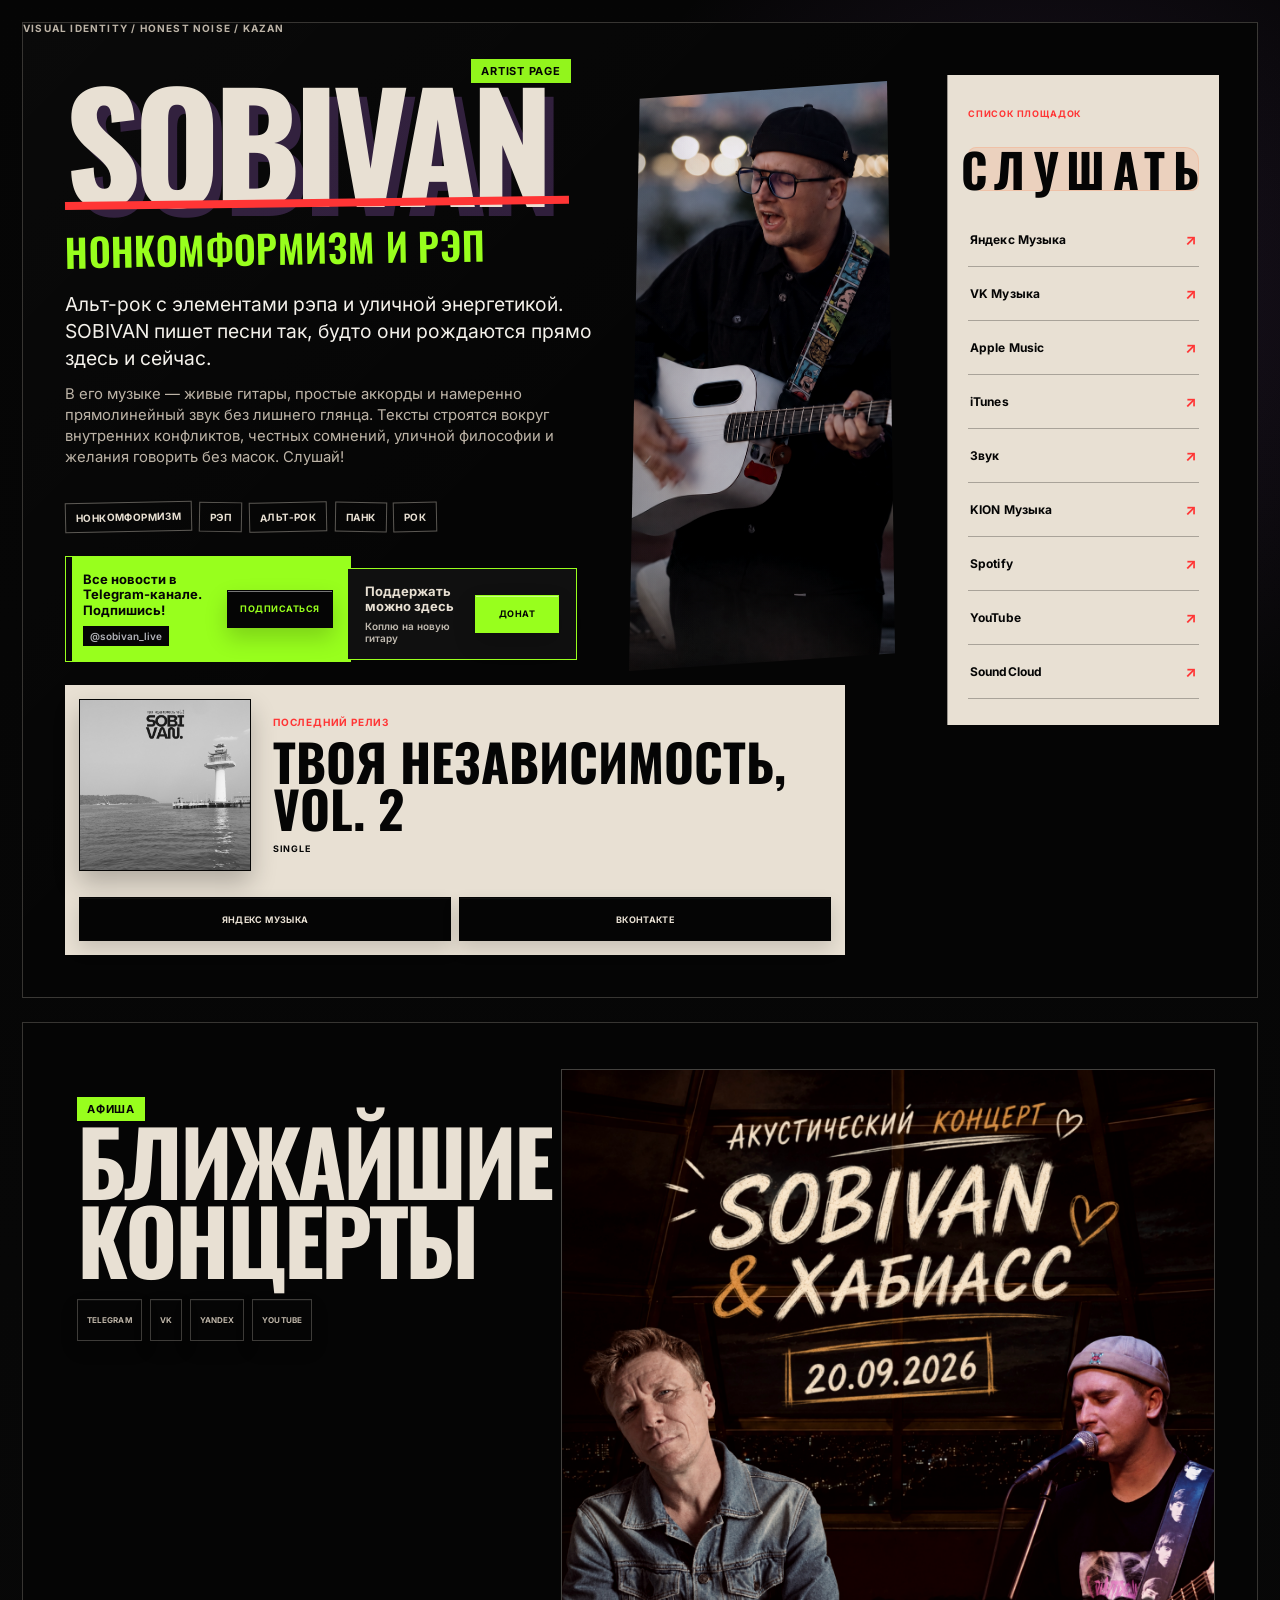
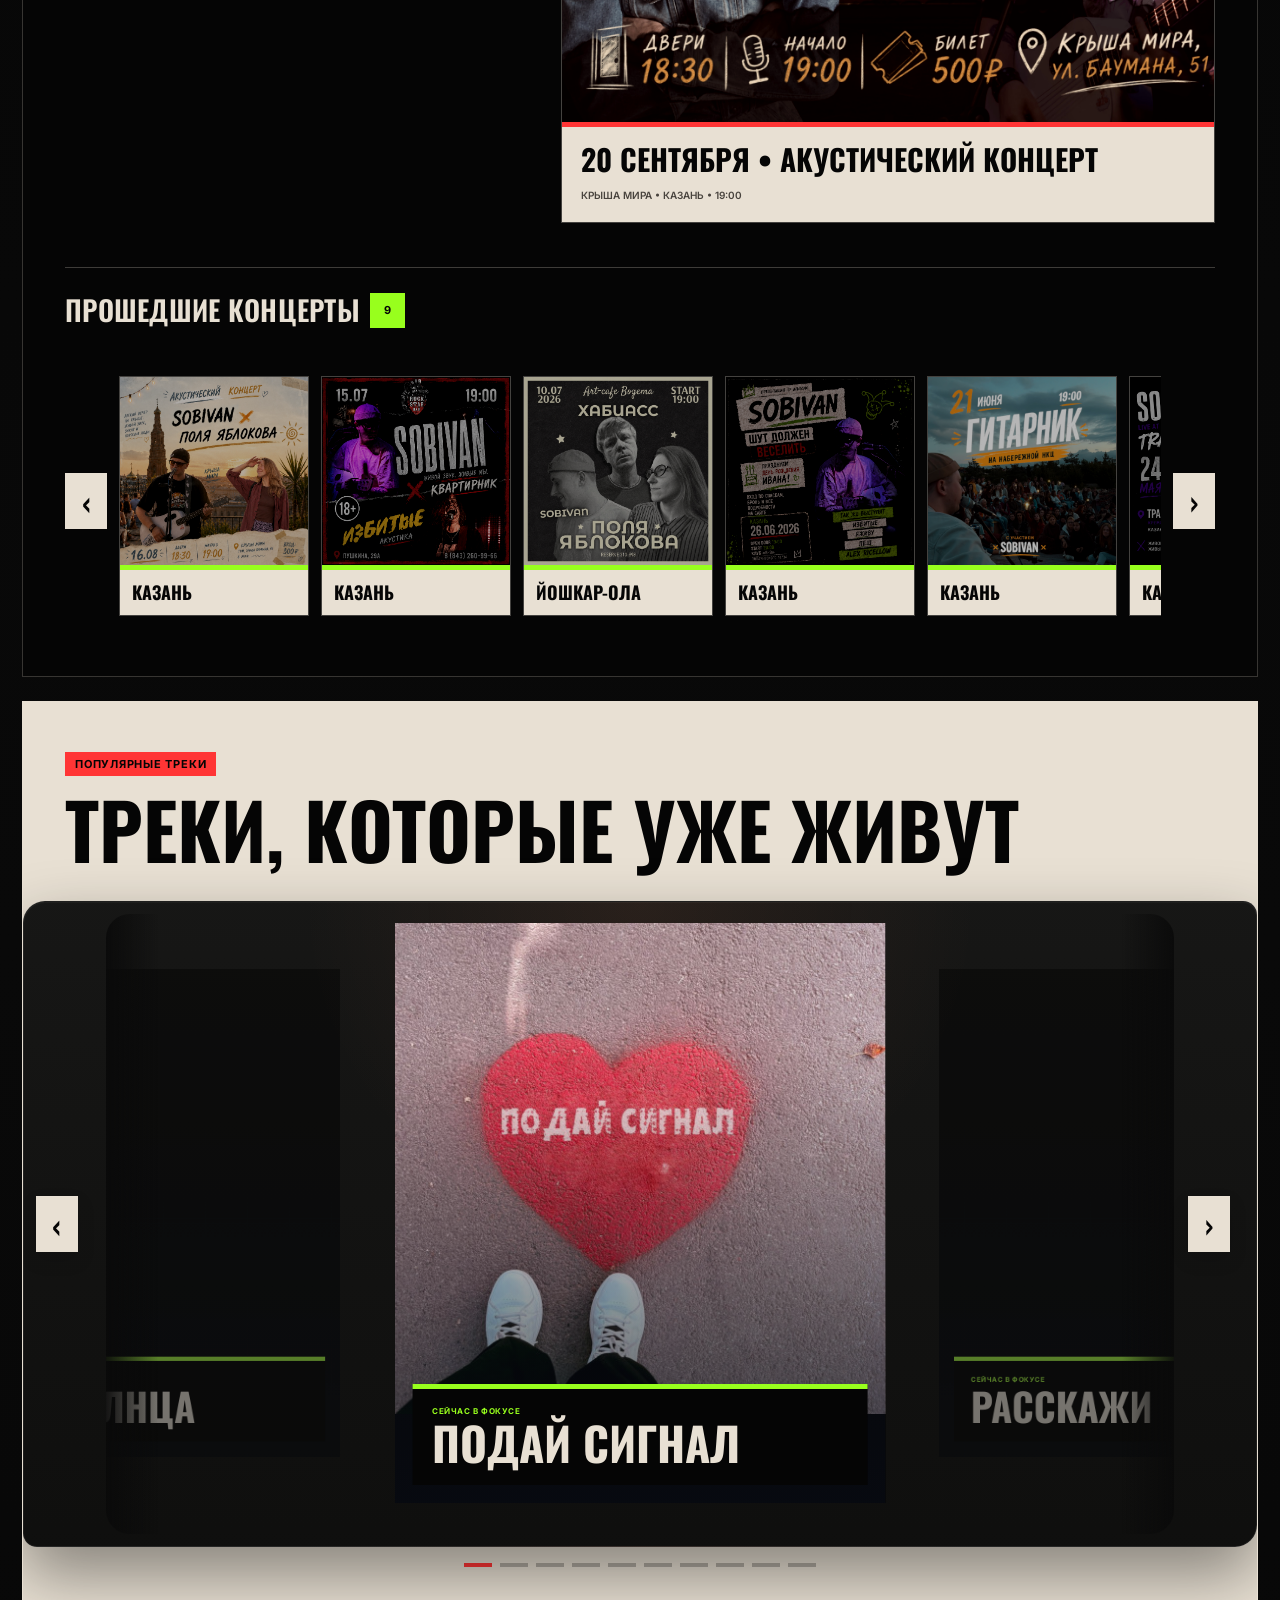
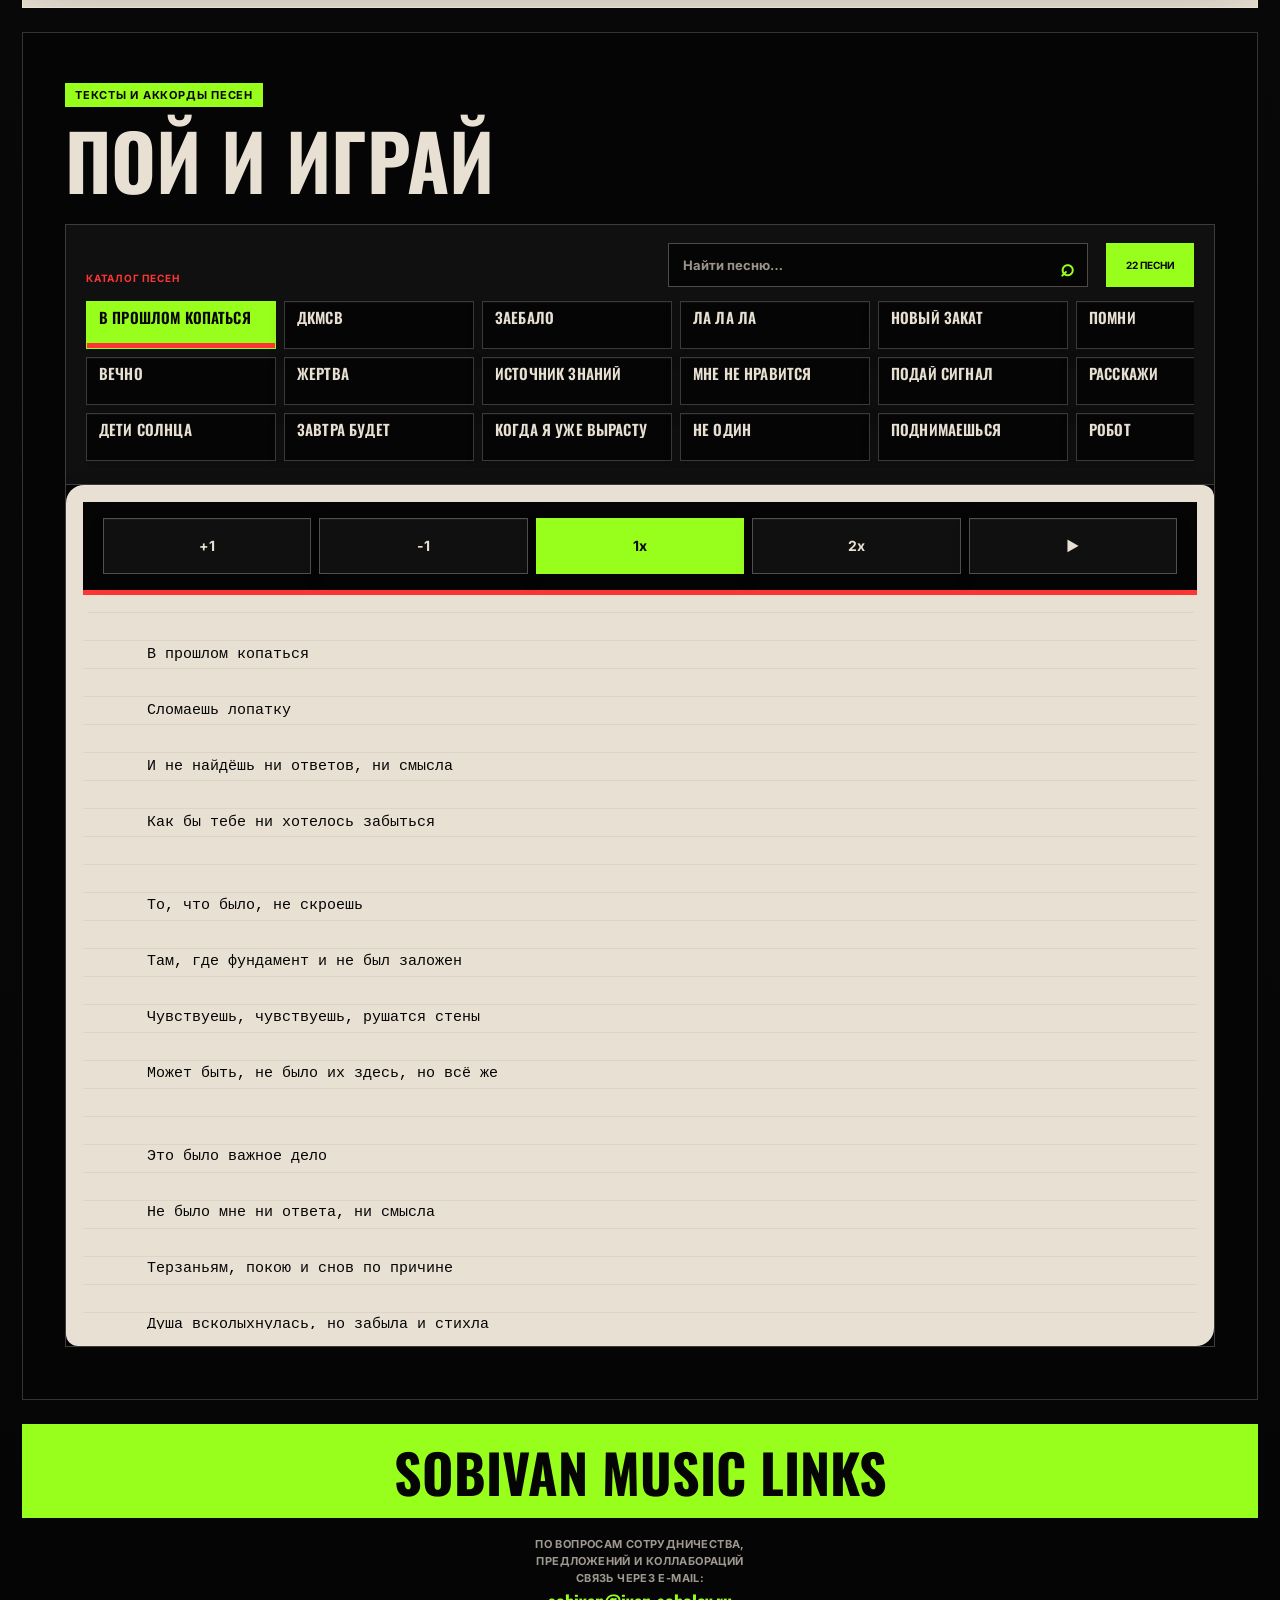
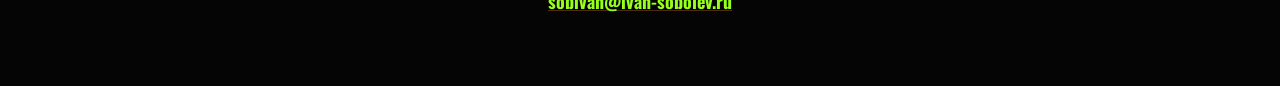
==== commit 222ead93: "publish refined lyrics controls and promo actions" ====
--- a/index.html
+++ b/index.html
@@ -15,8 +15,8 @@
       rel="stylesheet"
     />
     <link rel="stylesheet" href="./styles.css?v=20260919-2300" />
-    <link rel="stylesheet" href="./brandbook-redesign.css?v=1.0.6" />
-    <link rel="stylesheet" href="./chords-catalog.css?v=1.1.0" />
+    <link rel="stylesheet" href="./brandbook-redesign.css?v=1.0.7" />
+    <link rel="stylesheet" href="./chords-catalog.css?v=1.2.0" />
   </head>
   <body>
     <main class="page">
@@ -31,7 +31,7 @@
               alt="SOBIVAN выступает с гитарой"
             />
           </div>
-          <a class="telegram-banner hero-telegram" href="https://t.me/sobivan_live" target="_blank" rel="noreferrer">
+          <div class="telegram-banner hero-telegram">
             <span class="banner-copy">
               <strong>Все новости в Telegram-канале. Подпишись!</strong>
               <span class="telegram-handle">
@@ -43,15 +43,15 @@
                 <em>@sobivan_live</em>
               </span>
             </span>
-            <span class="banner-action">Подписаться</span>
-          </a>
-          <a class="donate-banner" href="https://tips.yandex.ru/guest/payment/3214056" target="_blank" rel="noreferrer">
+            <a class="banner-action" href="https://t.me/sobivan_live" target="_blank" rel="noreferrer">Подписаться</a>
+          </div>
+          <div class="donate-banner">
             <span class="banner-copy">
               <span class="donate-title">Поддержать можно здесь</span>
               <span class="donate-text">Коплю на новую гитару</span>
             </span>
-            <span class="banner-action">Донат</span>
-          </a>
+            <a class="banner-action" href="https://tips.yandex.ru/guest/payment/3214056" target="_blank" rel="noreferrer">Донат</a>
+          </div>
           <div class="lead">
             <p>
               Альт-рок с элементами рэпа и уличной энергетикой. SOBIVAN пишет
@@ -200,7 +200,7 @@
           <div class="chords-browser">
             <div class="chords-browser-head">
               <div class="chords-browser-title">
-                <span>Каталог песен и аккордов</span>
+                <span>Каталог песен</span>
               </div>
               <label class="chords-search">
                 <span class="visually-hidden">Поиск песни</span>
@@ -304,9 +304,6 @@
 
           <div class="chords-viewer">
             <div class="chords-toolbar">
-              <div class="chords-meta">
-                <span class="chords-key" data-song-title>Не один</span>
-              </div>
               <div class="chords-actions">
                 <button type="button" data-transpose="1">+1</button>
                 <button type="button" data-transpose="-1">-1</button>
@@ -2104,8 +2101,7 @@
         const songSearch = chordsBlock.querySelector("[data-song-search]");
         const songCount = chordsBlock.querySelector("[data-song-count]");
         const songEmpty = chordsBlock.querySelector("[data-song-empty]");
-        const titleNode = chordsBlock.querySelector("[data-song-title]");
-                const textNode = chordsBlock.querySelector("[data-song-sheet]");
+        const textNode = chordsBlock.querySelector("[data-song-sheet]");
         const transposeButtons = Array.from(chordsBlock.querySelectorAll("[data-transpose]"));
         const speedButtons = Array.from(chordsBlock.querySelectorAll("[data-speed]"));
         const autoScrollButton = chordsBlock.querySelector("[data-auto-scroll]");
@@ -2323,7 +2319,7 @@
         function renderSong(songId, shift = 0) {
           const song = songs[songId];
 
-          if (!song || !titleNode || !textNode) {
+          if (!song || !textNode) {
             return;
           }
 
@@ -2331,7 +2327,6 @@
           currentShift = shift;
 
           stopAutoScroll();
-          titleNode.textContent = song.title;
           textNode.innerHTML = renderHighlightedText(getRenderedSongText(song, shift));
           const sheet = textNode.closest(".chords-sheet");
           if (sheet) {
--- a/brandbook-redesign.css
+++ b/brandbook-redesign.css
@@ -1475,3 +1475,64 @@
     margin-top: 0 !important;
   }
 }
+
+/* v1.0.7 — precise banner actions and a lighter closing block */
+.hero-telegram,
+.donate-banner {
+  cursor: default;
+}
+
+.hero-telegram .banner-copy,
+.donate-banner .banner-copy,
+.hero-telegram .telegram-handle {
+  user-select: text;
+}
+
+.hero-telegram .banner-action,
+.donate-banner .banner-action {
+  cursor: pointer;
+  text-decoration: none;
+}
+
+.footer {
+  display: grid !important;
+  grid-template-columns: 1fr !important;
+  gap: 0 !important;
+  padding: 0 !important;
+  color: var(--sob-paper) !important;
+  background: transparent !important;
+}
+
+.footer > p:first-child {
+  padding: 24px 32px 21px;
+  color: var(--sob-black) !important;
+  background: var(--sob-lime) !important;
+  font-size: clamp(34px, 4.2vw, 58px) !important;
+}
+
+.footer-note {
+  justify-self: stretch;
+  max-width: none;
+  margin: 0 !important;
+  padding: 18px 18px 2px !important;
+  border: 0 !important;
+  color: rgba(232, 224, 211, .68) !important;
+  text-align: center;
+}
+
+.footer-note a {
+  margin-top: 5px;
+  color: var(--sob-lime) !important;
+  font-size: 18px !important;
+}
+
+@media (max-width: 820px) {
+  .footer > p:first-child {
+    padding: 20px 18px 18px;
+    font-size: 38px !important;
+  }
+
+  .footer-note {
+    padding: 16px 12px 0 !important;
+  }
+}
--- a/chords-catalog.css
+++ b/chords-catalog.css
@@ -180,42 +180,46 @@
 
 .chords-toolbar {
   display: flex !important;
+  flex-direction: row !important;
   flex-wrap: nowrap !important;
-  align-items: center !important;
-  justify-content: space-between !important;
-  gap: 14px !important;
-}
-
-.chords-meta {
-  flex: 1 1 auto;
-  min-width: 0;
-  flex-wrap: nowrap !important;
-}
-
-.chords-key {
-  display: block;
-  overflow: hidden;
-  white-space: nowrap;
-  text-overflow: ellipsis;
+  align-items: stretch !important;
+  justify-content: stretch !important;
+  gap: 0 !important;
 }
 
 .chords-actions {
   display: flex !important;
-  flex: 0 0 auto;
+  flex: 1 1 auto;
+  width: 100%;
   flex-wrap: nowrap !important;
-  gap: 7px !important;
+  justify-content: stretch;
+  gap: 8px !important;
 }
 
 .chords-actions button {
-  width: 44px !important;
-  min-width: 44px !important;
-  padding: 0 !important;
+  flex: 1 1 0;
+  width: auto !important;
+  min-width: 0 !important;
+  height: 56px !important;
+  padding: 0 12px !important;
+  font-size: 14px !important;
 }
 
 .chords-sheet {
   min-height: 620px;
   max-height: 720px;
   overflow-y: auto;
+}
+
+.chords-sheet code {
+  display: block;
+}
+
+.chords-sheet code::after {
+  content: "";
+  display: block;
+  height: clamp(420px, 80vh, 680px);
+  pointer-events: none;
 }
 
 @media (max-width: 820px) {
@@ -273,13 +277,9 @@
   .chords-toolbar {
     flex-direction: row !important;
     flex-wrap: nowrap !important;
-    align-items: center !important;
-    gap: 7px !important;
-    padding: 10px !important;
-  }
-
-  .chords-key {
-    font-size: 17px !important;
+    align-items: stretch !important;
+    gap: 0 !important;
+    padding: 12px 10px !important;
   }
 
   .chords-actions {
@@ -287,11 +287,11 @@
   }
 
   .chords-actions button {
-    width: 35px !important;
-    min-width: 35px !important;
-    height: 32px !important;
-    padding: 0 !important;
-    font-size: 8px !important;
+    width: auto !important;
+    min-width: 0 !important;
+    height: 52px !important;
+    padding: 0 6px !important;
+    font-size: 12px !important;
   }
 
   .chords-sheet {
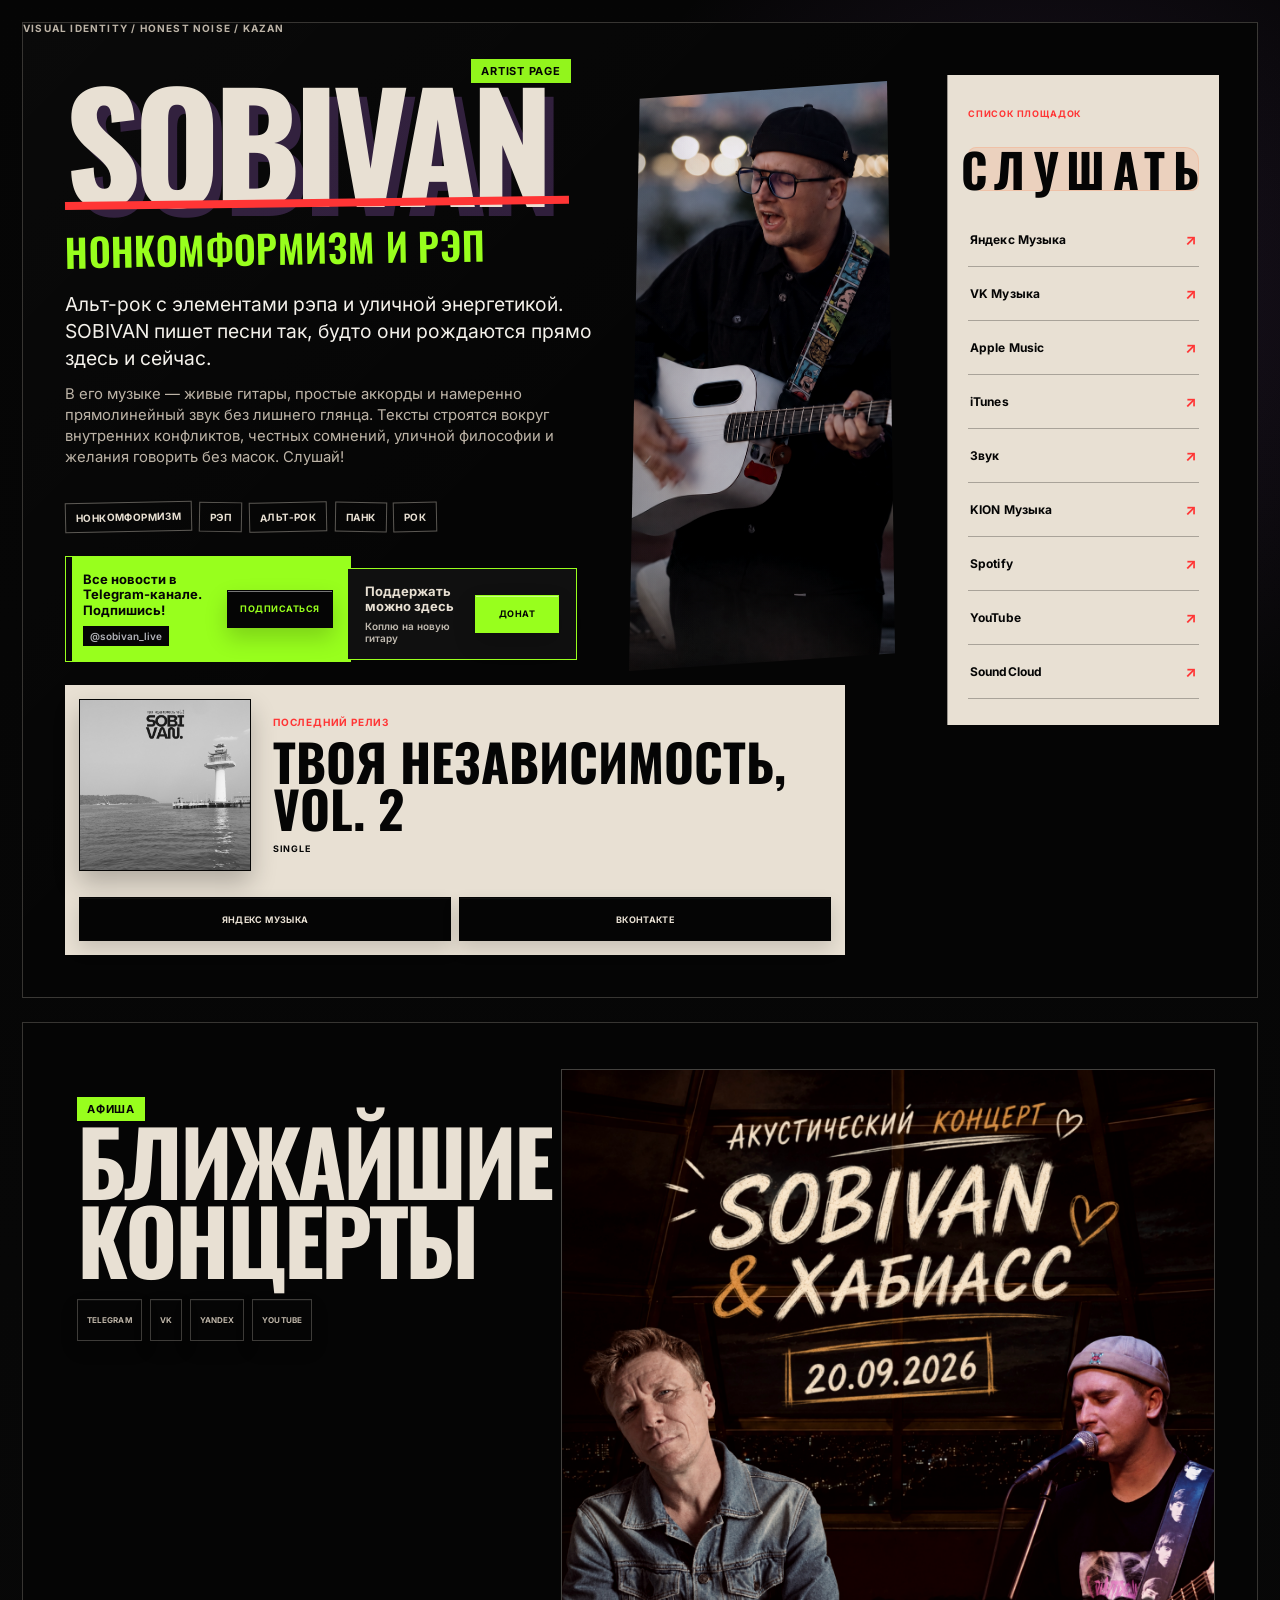
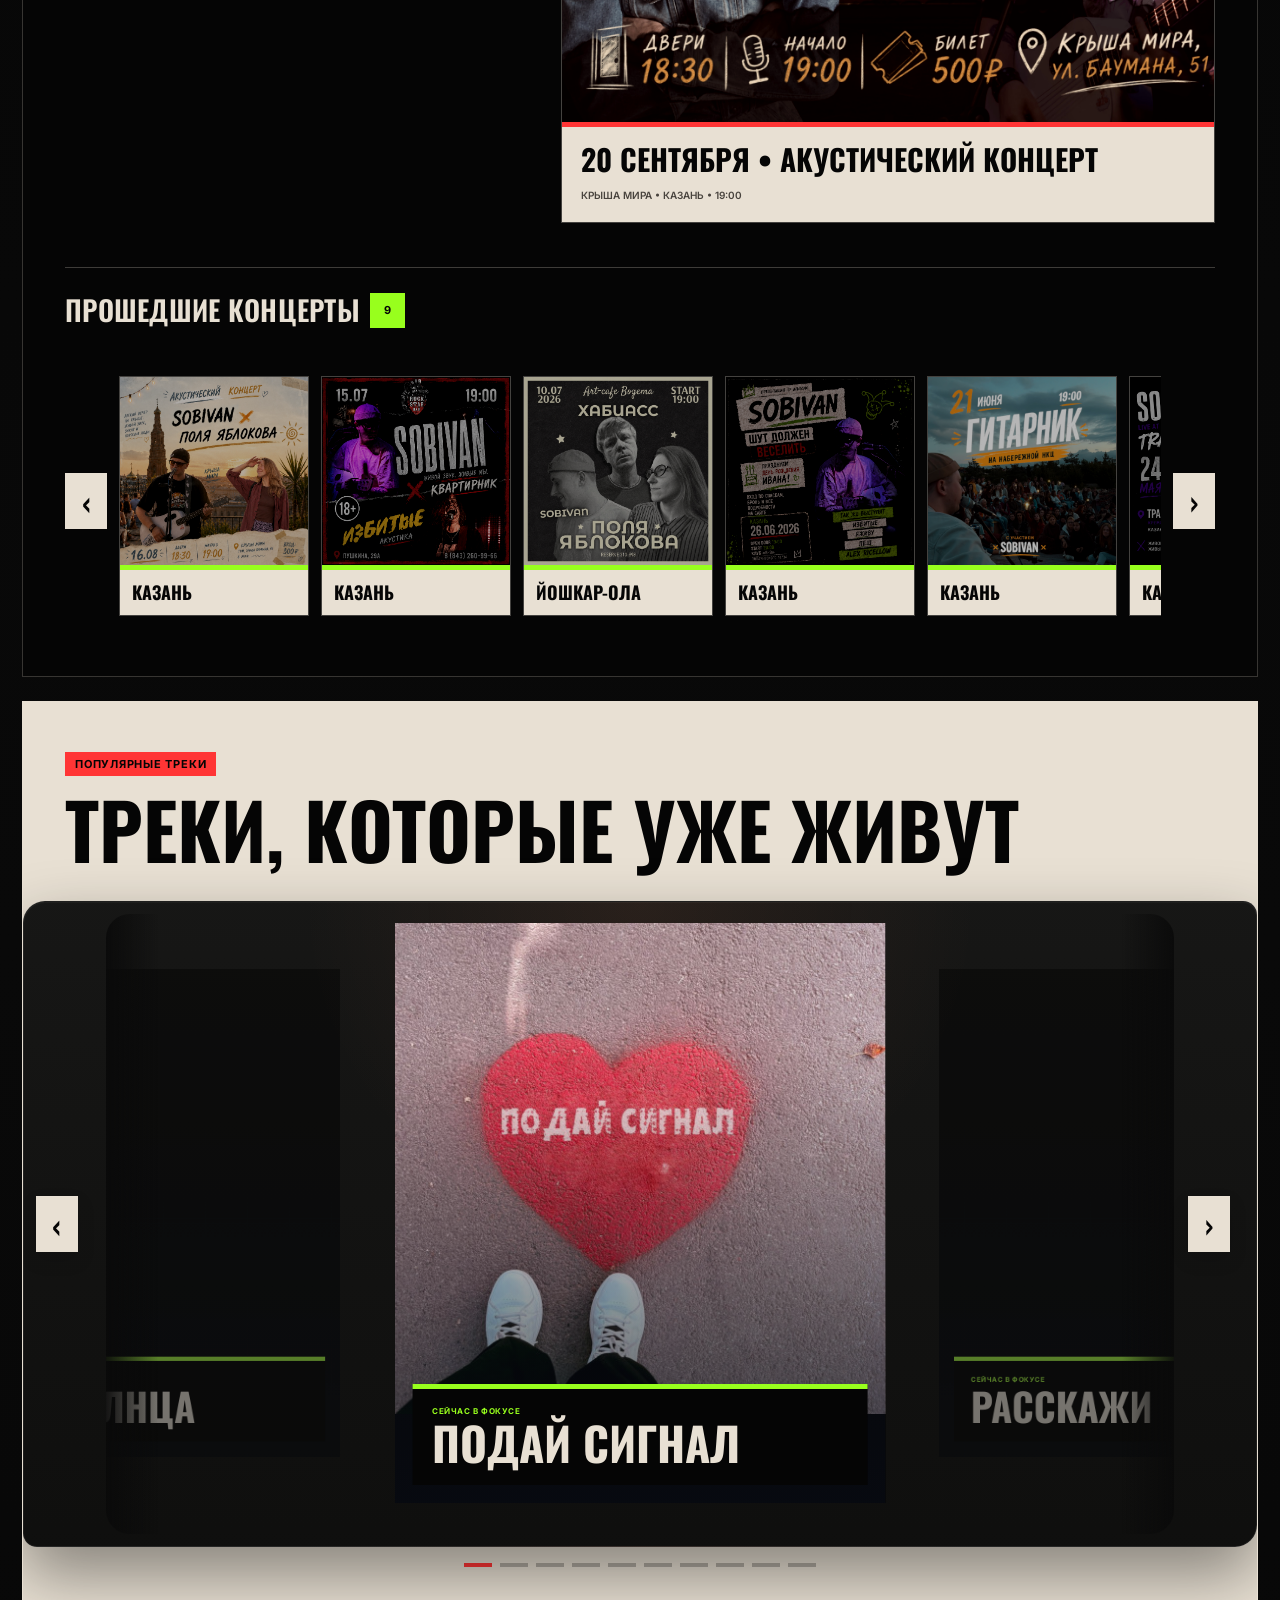
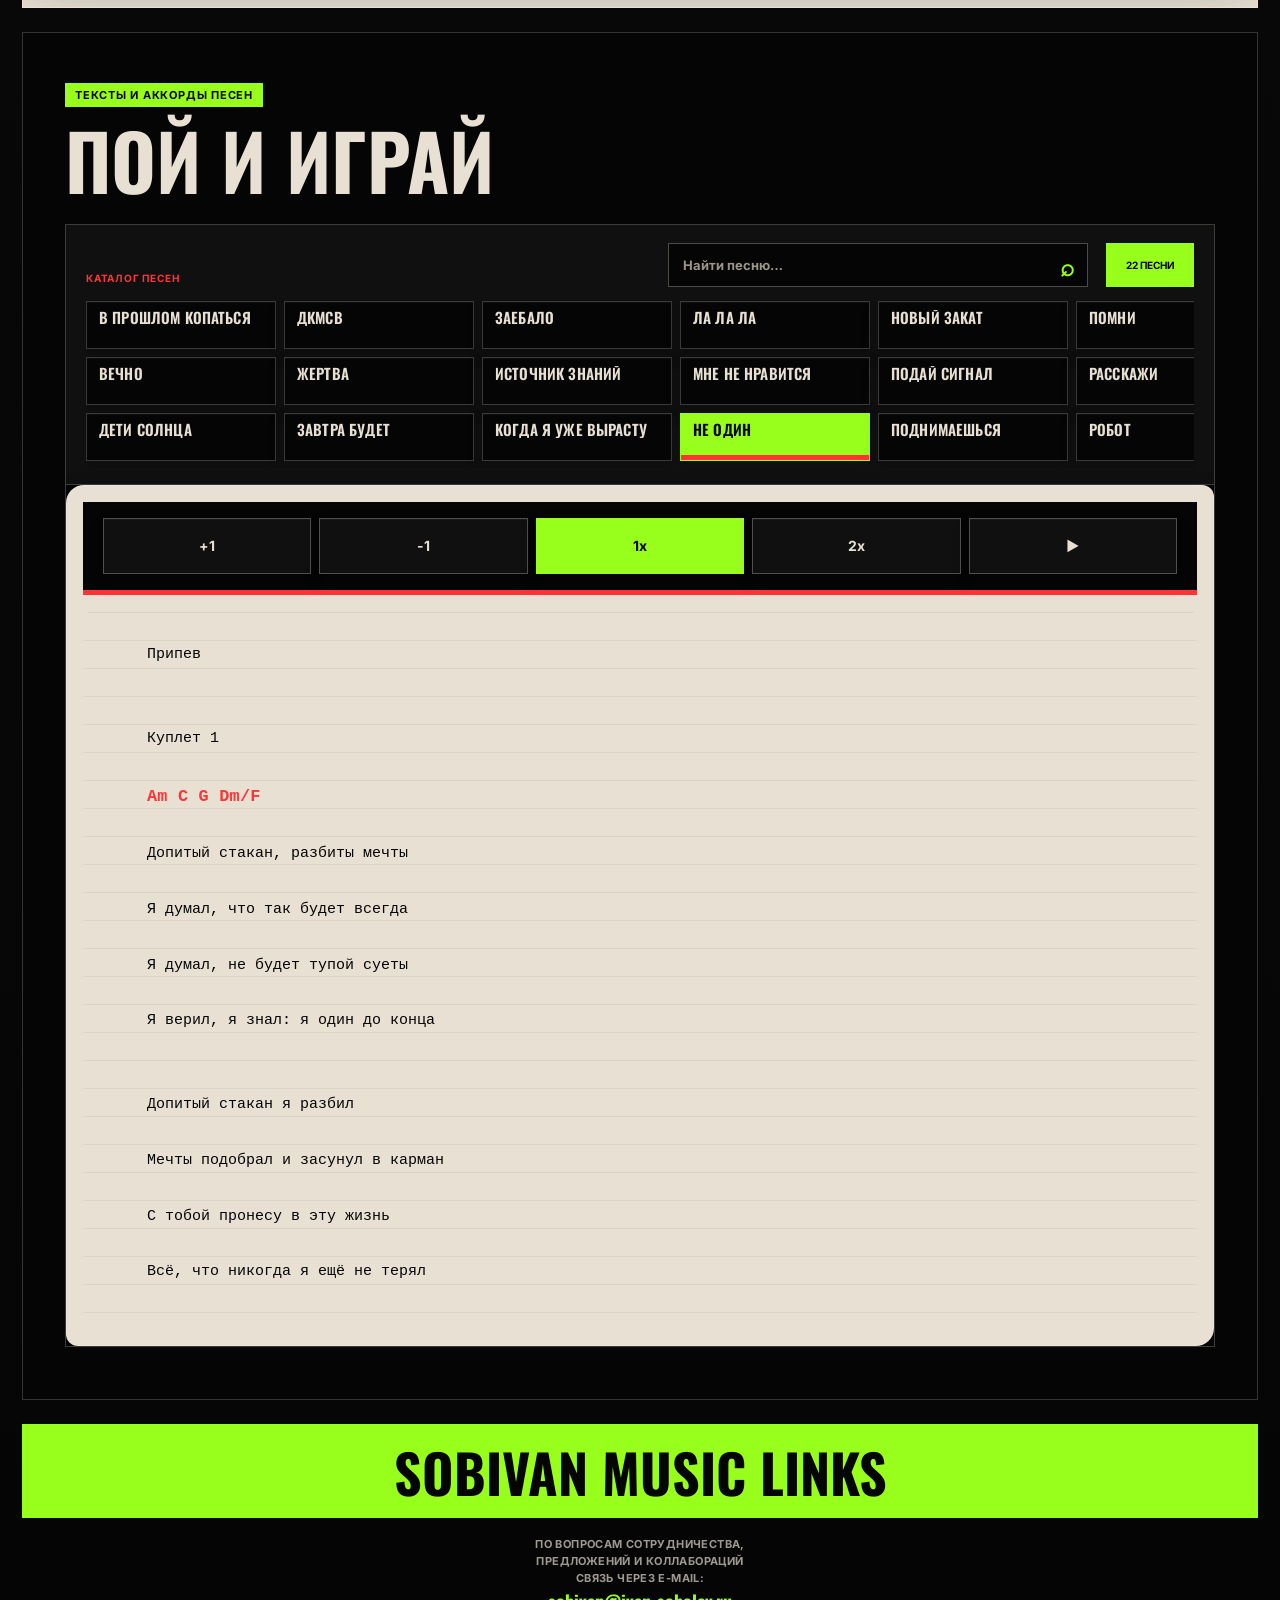
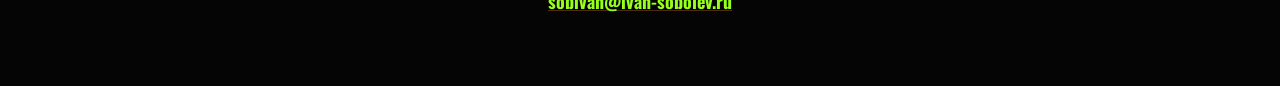
==== commit 33f001a2: "fix: clarify missing chords and restore default song" ====
--- a/index.html
+++ b/index.html
@@ -313,6 +313,10 @@
               </div>
             </div>
 
+            <p class="chords-missing-note" data-chords-missing hidden>
+              Аккорды для этой песни уточняются. Текст уже можно читать и прокручивать.
+            </p>
+
             <pre class="chords-sheet"><code data-song-sheet>Припев
 
 Куплет 1
@@ -2102,6 +2106,7 @@
         const songCount = chordsBlock.querySelector("[data-song-count]");
         const songEmpty = chordsBlock.querySelector("[data-song-empty]");
         const textNode = chordsBlock.querySelector("[data-song-sheet]");
+        const chordsMissingNote = chordsBlock.querySelector("[data-chords-missing]");
         const transposeButtons = Array.from(chordsBlock.querySelectorAll("[data-transpose]"));
         const speedButtons = Array.from(chordsBlock.querySelectorAll("[data-speed]"));
         const autoScrollButton = chordsBlock.querySelector("[data-auto-scroll]");
@@ -2326,6 +2331,18 @@
           currentSongId = songId;
           currentShift = shift;
 
+          const hasChords = song.text
+            .split("\n")
+            .some((line) => isChordLine(line));
+
+          if (chordsMissingNote) {
+            chordsMissingNote.hidden = hasChords;
+          }
+          transposeButtons.forEach((button) => {
+            button.disabled = !hasChords;
+            button.setAttribute("aria-disabled", String(!hasChords));
+          });
+
           stopAutoScroll();
           textNode.innerHTML = renderHighlightedText(getRenderedSongText(song, shift));
           const sheet = textNode.closest(".chords-sheet");
@@ -2387,7 +2404,7 @@
 
         setAutoScrollSpeed(1);
         filterSongs();
-        renderSong(buttons[0]?.dataset.songId || "ne-odin", 0);
+        renderSong("ne-odin", 0);
         window.requestAnimationFrame(() => {
           if (songNav) songNav.scrollLeft = 0;
         });
--- a/chords-catalog.css
+++ b/chords-catalog.css
@@ -205,6 +205,22 @@
   font-size: 14px !important;
 }
 
+.chords-actions button:disabled {
+  cursor: not-allowed;
+  opacity: .34;
+}
+
+.chords-missing-note {
+  margin: 0;
+  padding: 12px 16px;
+  color: var(--sob-black);
+  background: var(--sob-lime);
+  border-top: 1px solid var(--sob-black);
+  font: 800 11px/1.25 "SOB Inter", sans-serif;
+  letter-spacing: .02em;
+  text-transform: uppercase;
+}
+
 .chords-sheet {
   min-height: 620px;
   max-height: 720px;
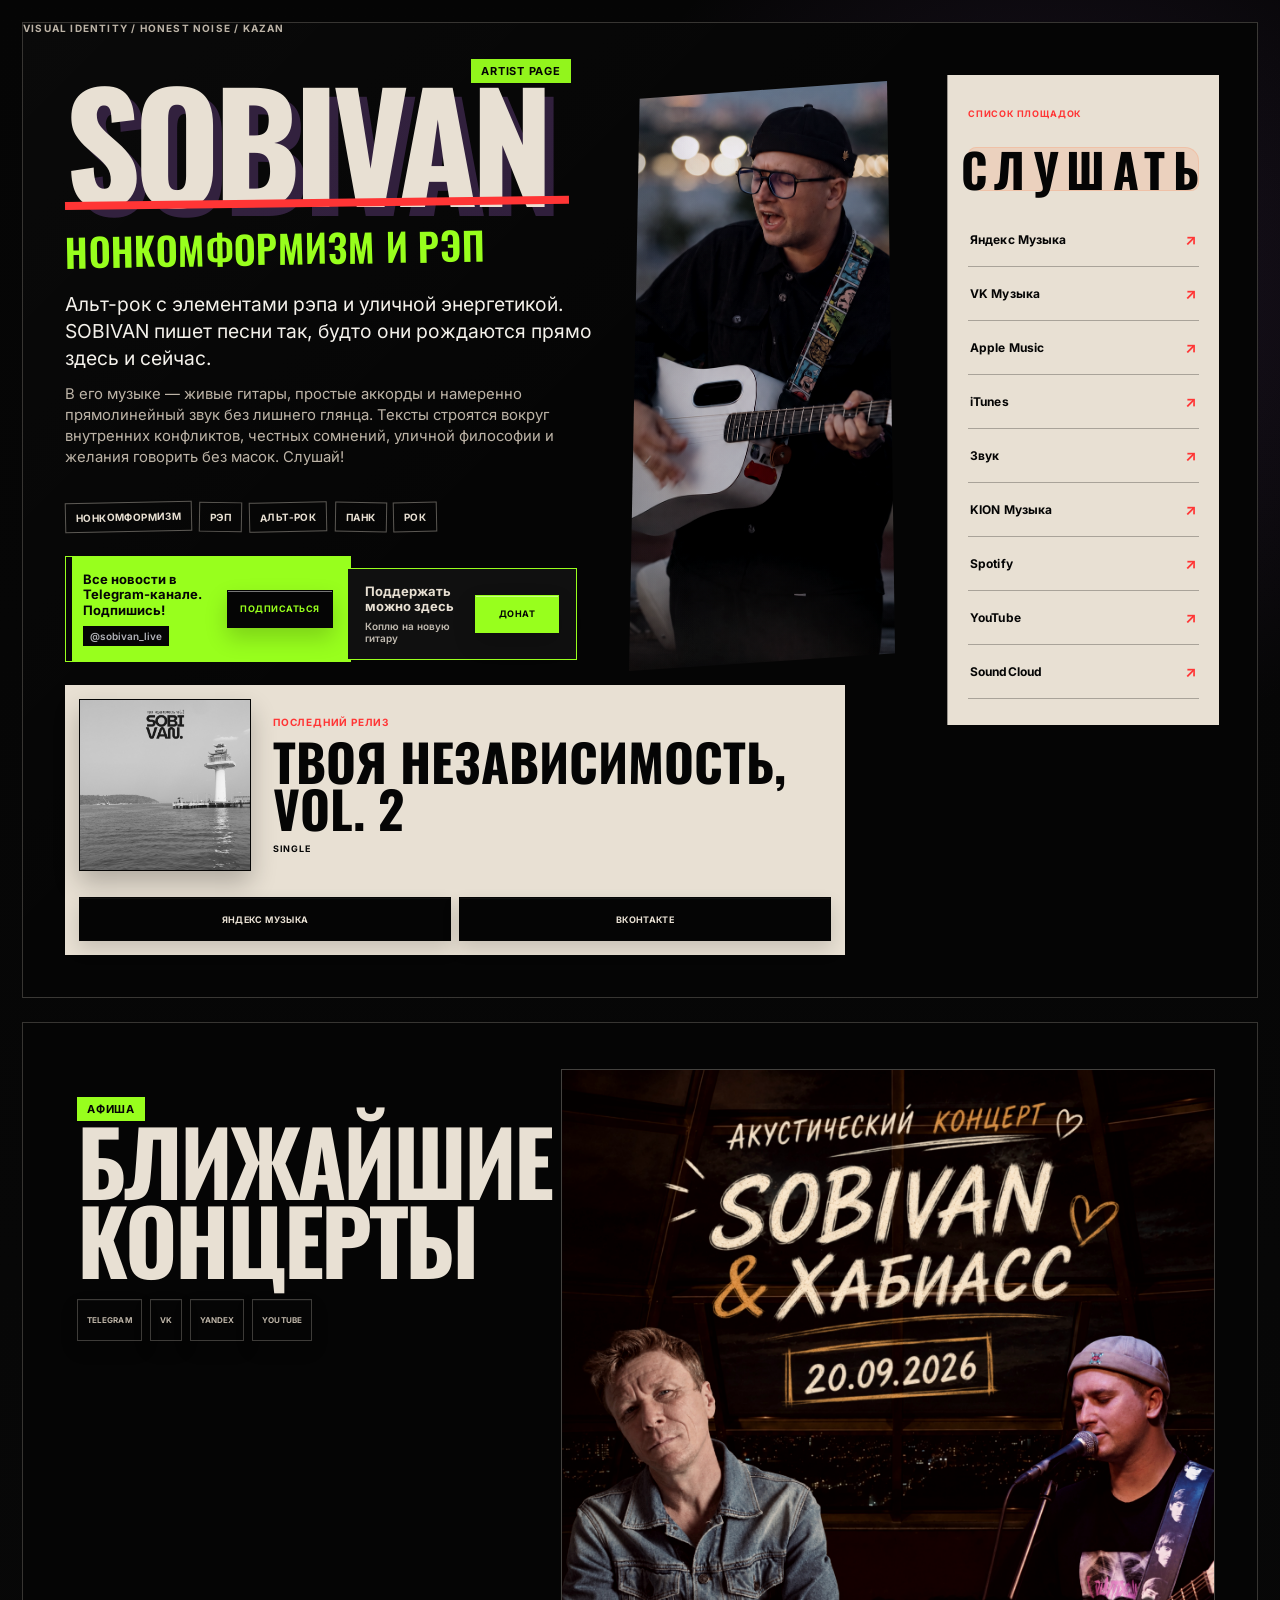
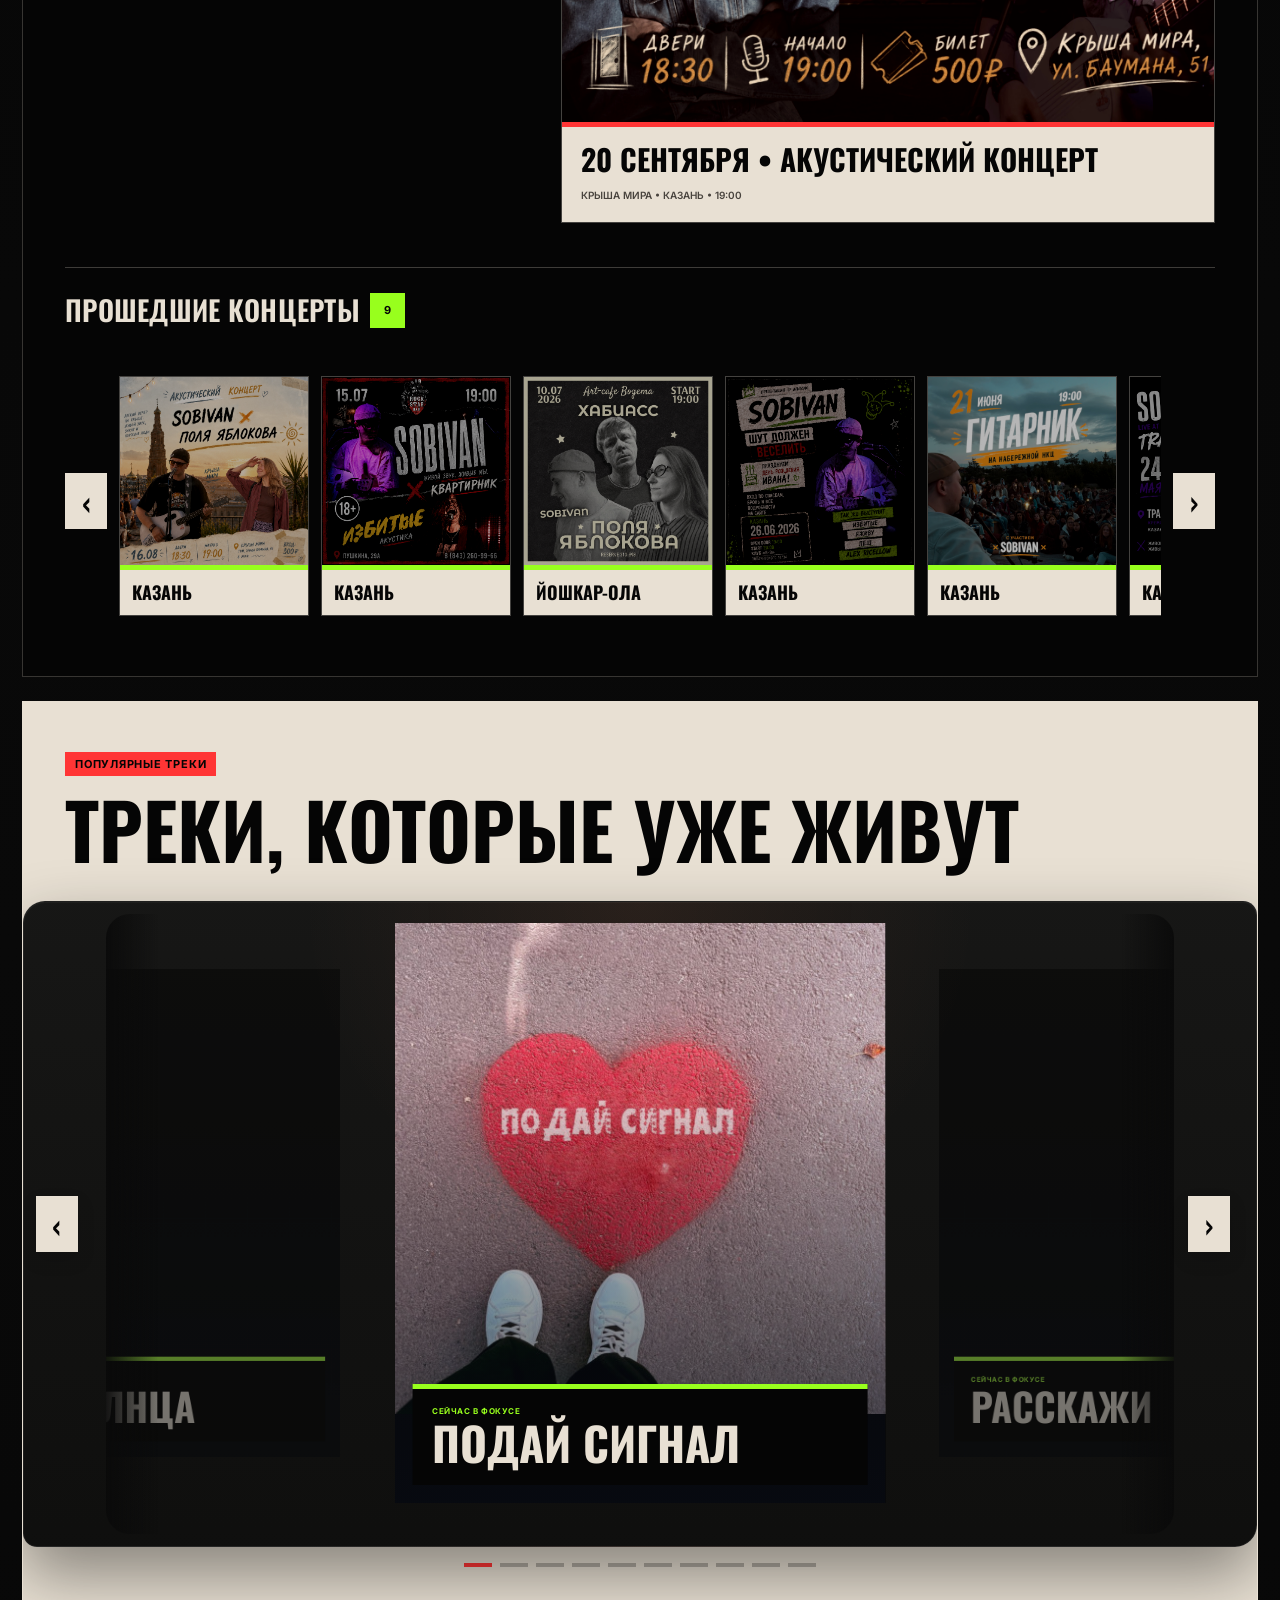
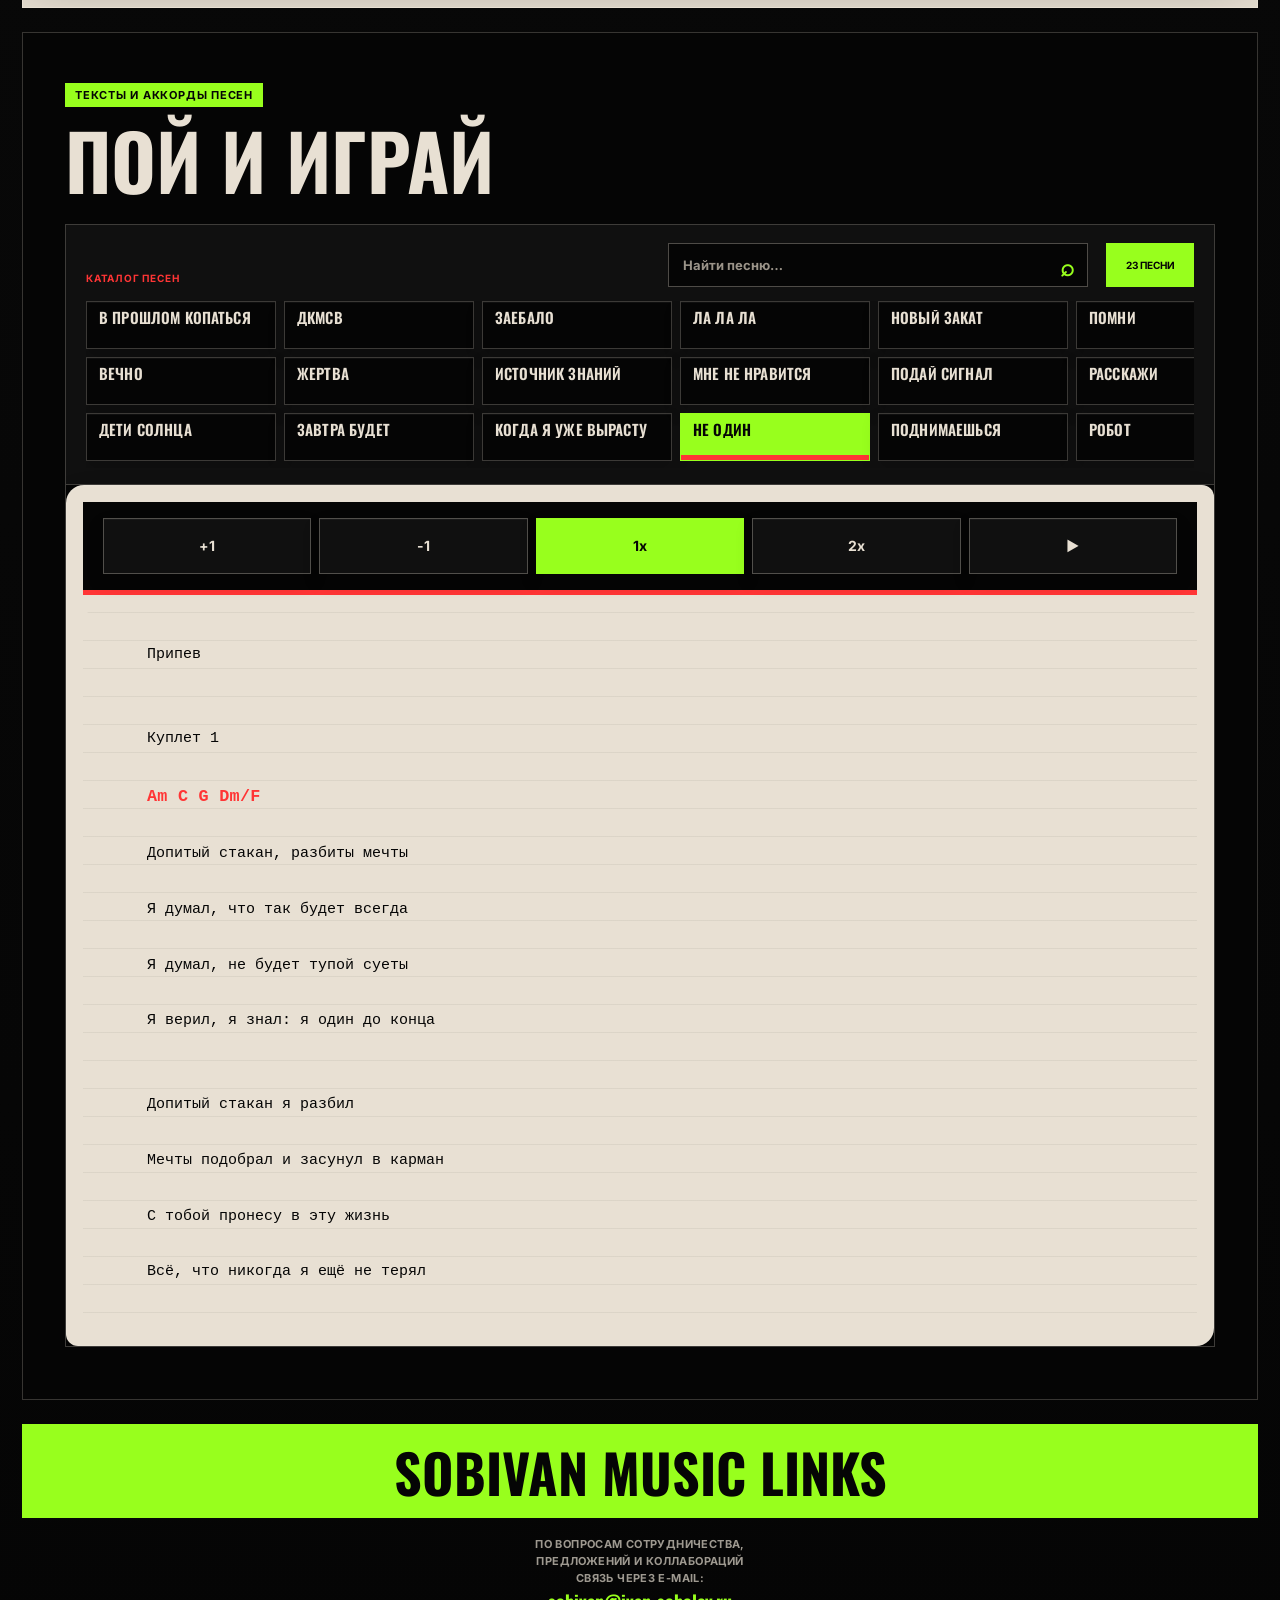
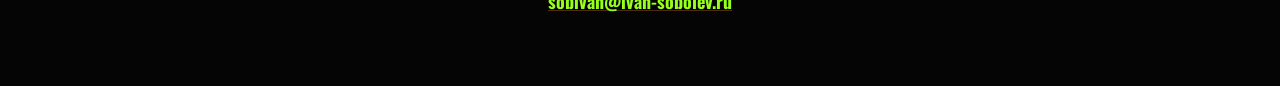
==== commit bed1740a: "content: publish Ya tak ne privyk lyrics and chords" ====
--- a/index.html
+++ b/index.html
@@ -206,7 +206,7 @@
                 <span class="visually-hidden">Поиск песни</span>
                 <input type="search" placeholder="Найти песню…" autocomplete="off" data-song-search />
               </label>
-              <span class="chords-browser-count" data-song-count>22 песни</span>
+              <span class="chords-browser-count" data-song-count>23 песни</span>
             </div>
 
             <aside class="chords-sidebar" data-song-nav>
@@ -278,6 +278,10 @@
               <strong>Я хочу</strong>
               
             </button>
+            <button class="chord-song" type="button" data-song-button data-song-id="ya-tak-ne-privyk">
+              <strong>Я так не привык</strong>
+
+            </button>
             <button class="chord-song" type="button" data-song-button data-song-id="v-proshlom-kopatsya">
               <strong>В прошлом копаться</strong>
               
@@ -1724,7 +1728,9 @@
           },
           "robot": {
             title: "Робот",
-            text: `Такие простые и банальные мысли
+            text: `Em Em Em G F# Em
+
+Такие простые и банальные мысли
 Но если ты мыслишь, ты существуешь
 Что будет потом, нас не интересует
 Что было тогда, нас не волнует
@@ -1821,9 +1827,55 @@
 Ты ничего не смыслишь в искусстве
 Стану знаменитым — в интервью у Дудя обсудим`,
           },
+          "ya-tak-ne-privyk": {
+            title: "Я так не привык",
+            text: `Em C#m G# A
+
+Пять часов утра не могу уснуть
+Не могу лежать не могу дышать
+Не могу кричать не могу петь
+Чтобы с тобой быть нужно улететь
+Только крылья у тебя а не у меня
+
+Тысяча минут тысяча причин
+Тысячу часов нахожусь один
+Тысячу вещей готов тебе отдать
+Мечтаю улететь чтоб с тобой спать
+Но Могу я лишь мечтать
+
+Сколько есть причин на это у меня
+Но одна причина это ты другая не нужна
+Грустный реп про любовь это все фуфло
+Настоящая любовь это не кино
+
+Это не форсаж это не о чем и сразу обо всем
+Это как на шару выиграть миллион, только каждый день
+Только каждый мик, жаль ты далеко так я не привык
+
+Припев:
+Я так не привык
+
+Куплет два:
+Только что хотел сказать банальные слова
+Только что хотел сказать что я твой а ты моя
+Но какая то фигня это просто ни о чем
+Это как сказать что лучше дышать носом а не ртом
+
+Такой вот реп о любви тебе я посветит
+Но любовь это не только слова о любови
+Это не только когда смотрим мы глаза в глаза
+Это когда направлен взгляд обоих в небеса
+
+Я так могу весь день и все мне не почем
+Только я забыл опять что от меня ты далеко
+Я не могу уснуть хочу я закричать
+Я так не привык я хочу спать`,
+          },
           "v-proshlom-kopatsya": {
             title: "В прошлом копаться",
-            text: `В прошлом копаться
+            text: `G A# F C
+
+В прошлом копаться
 Сломаешь лопатку
 И не найдёшь ни ответов, ни смысла
 Как бы тебе ни хотелось забыться
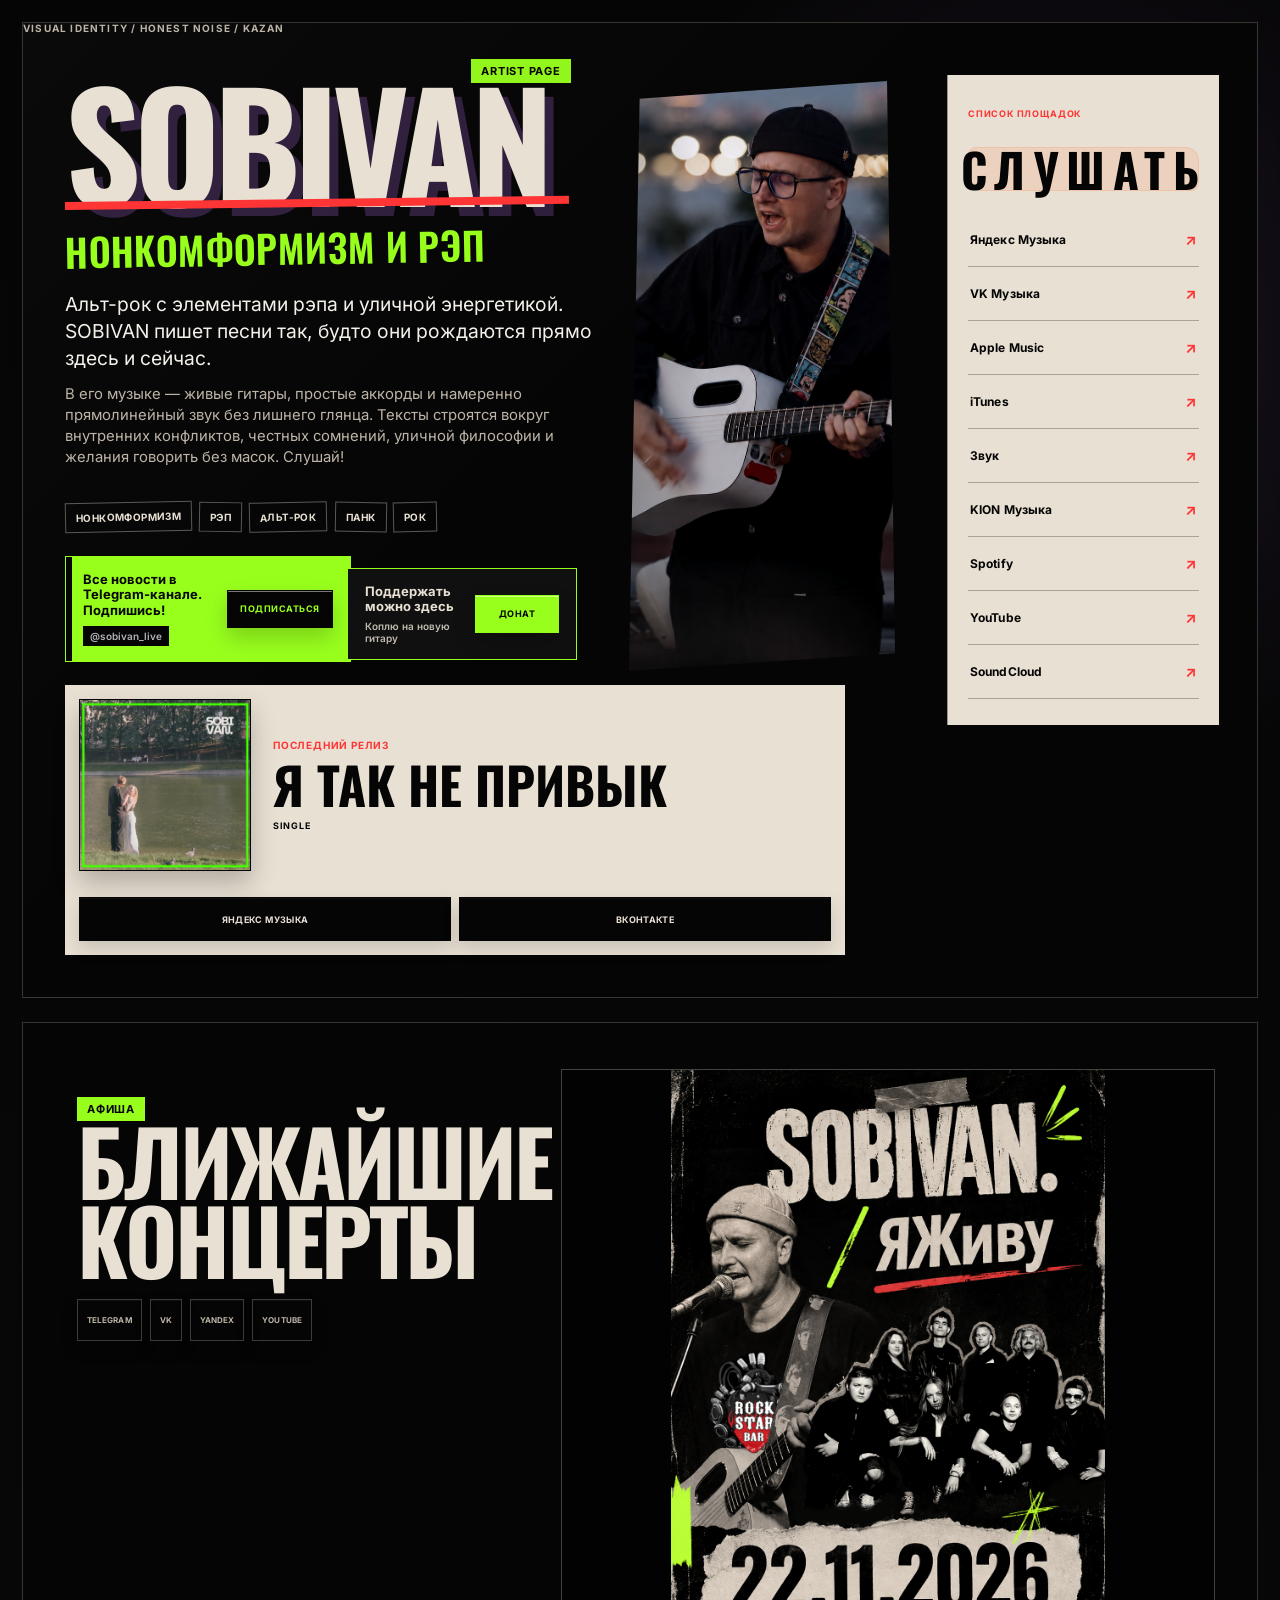
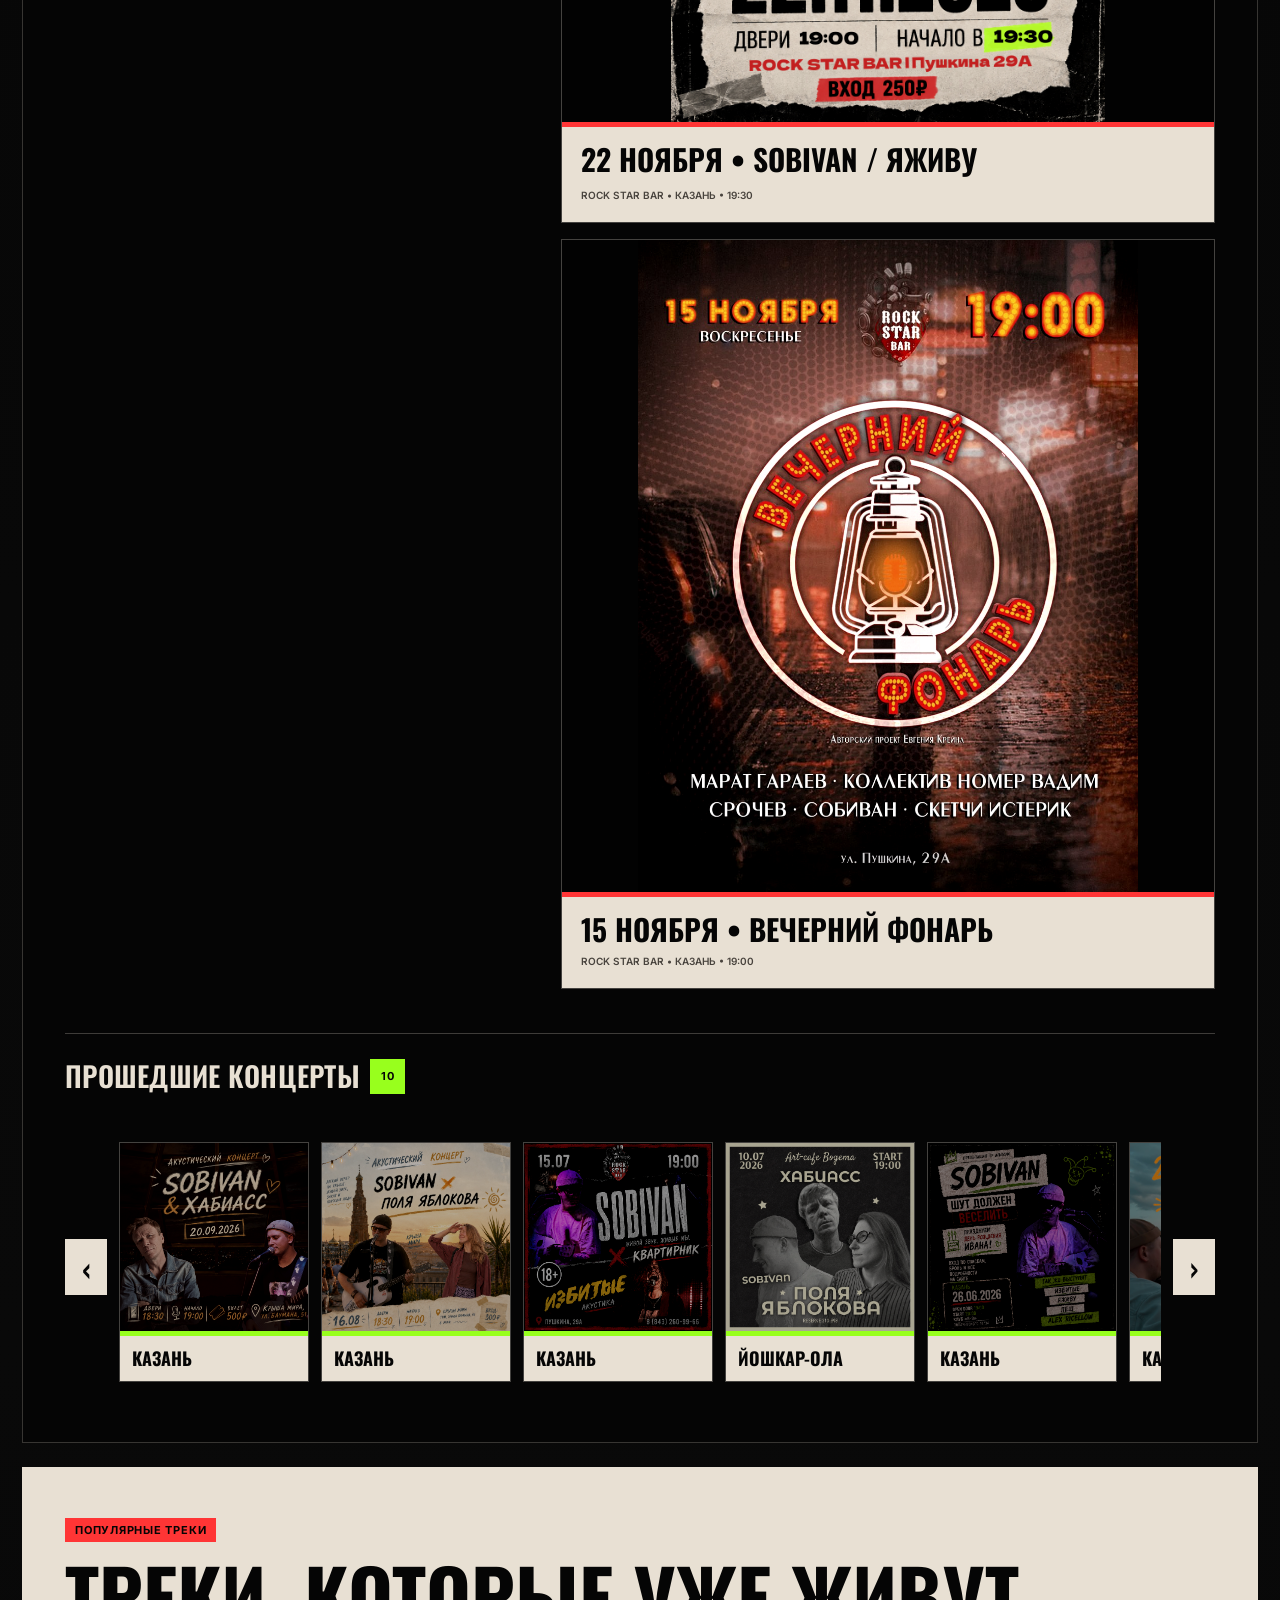
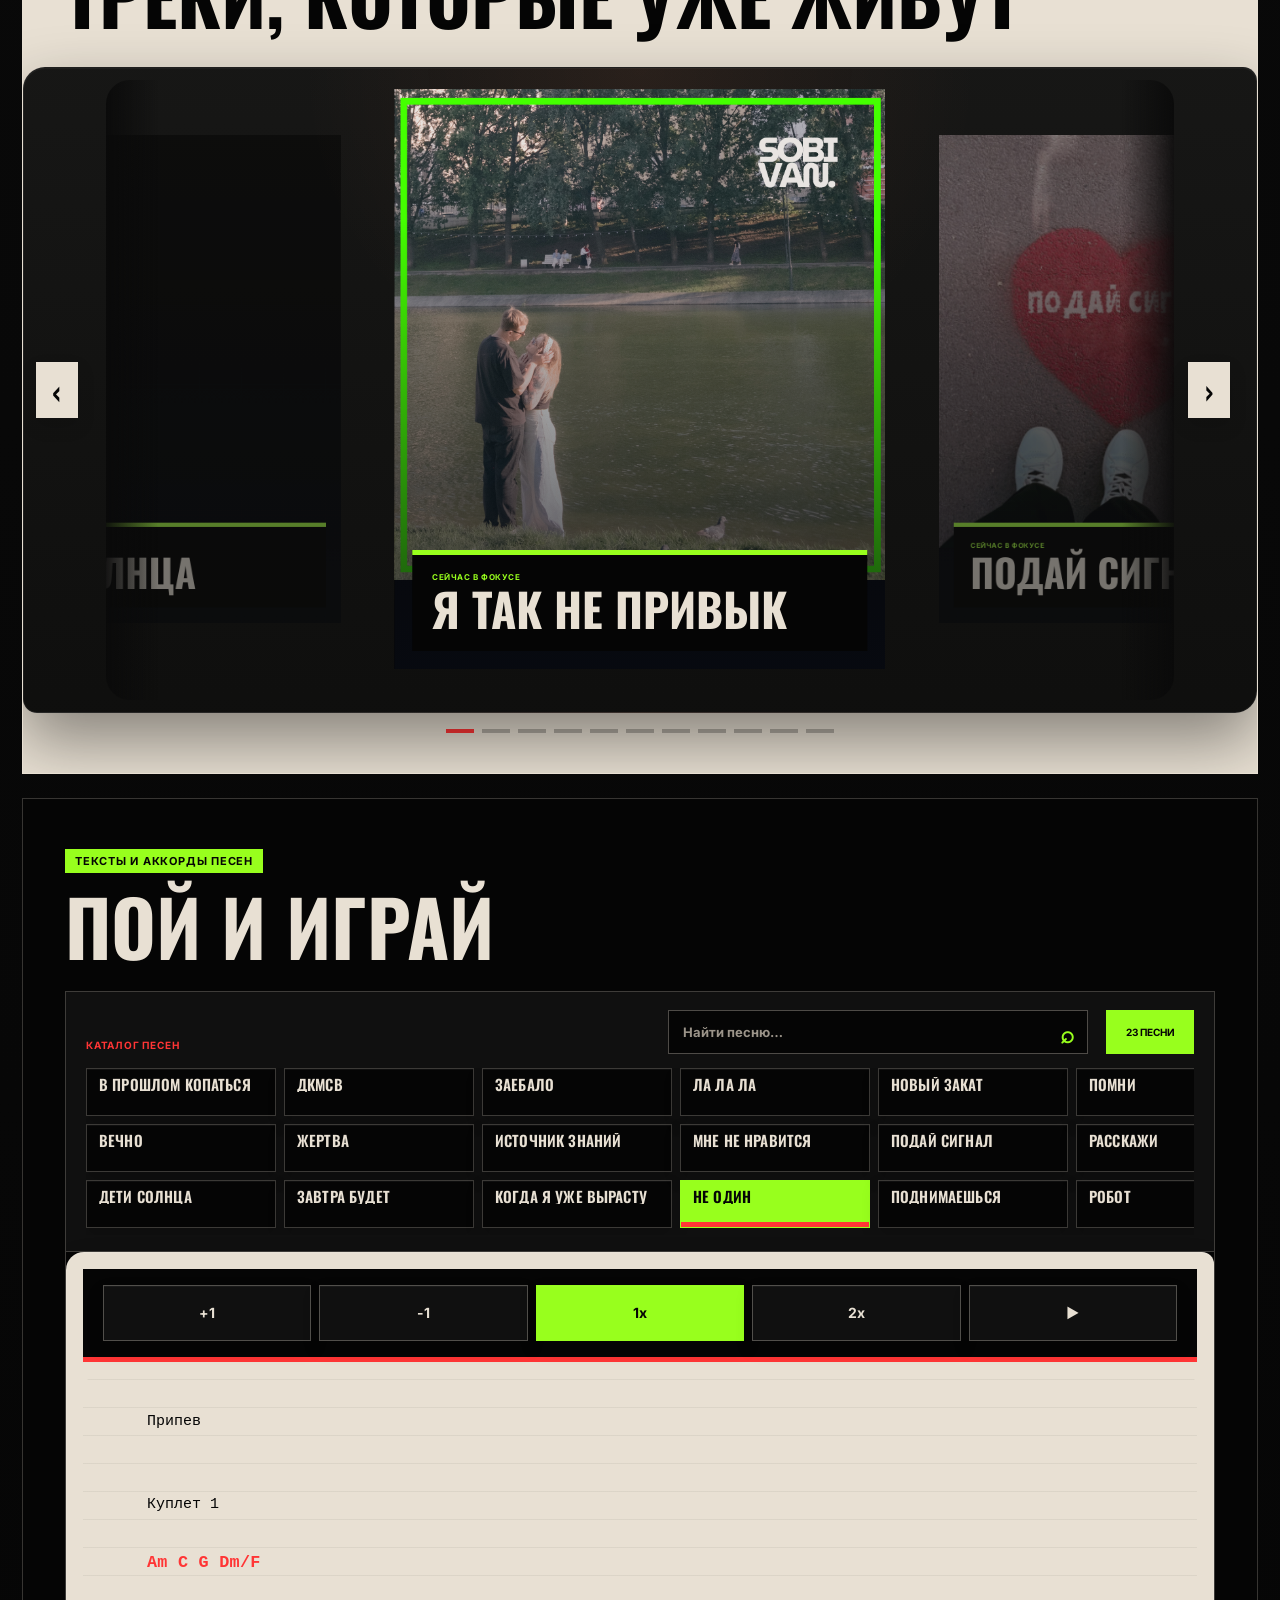
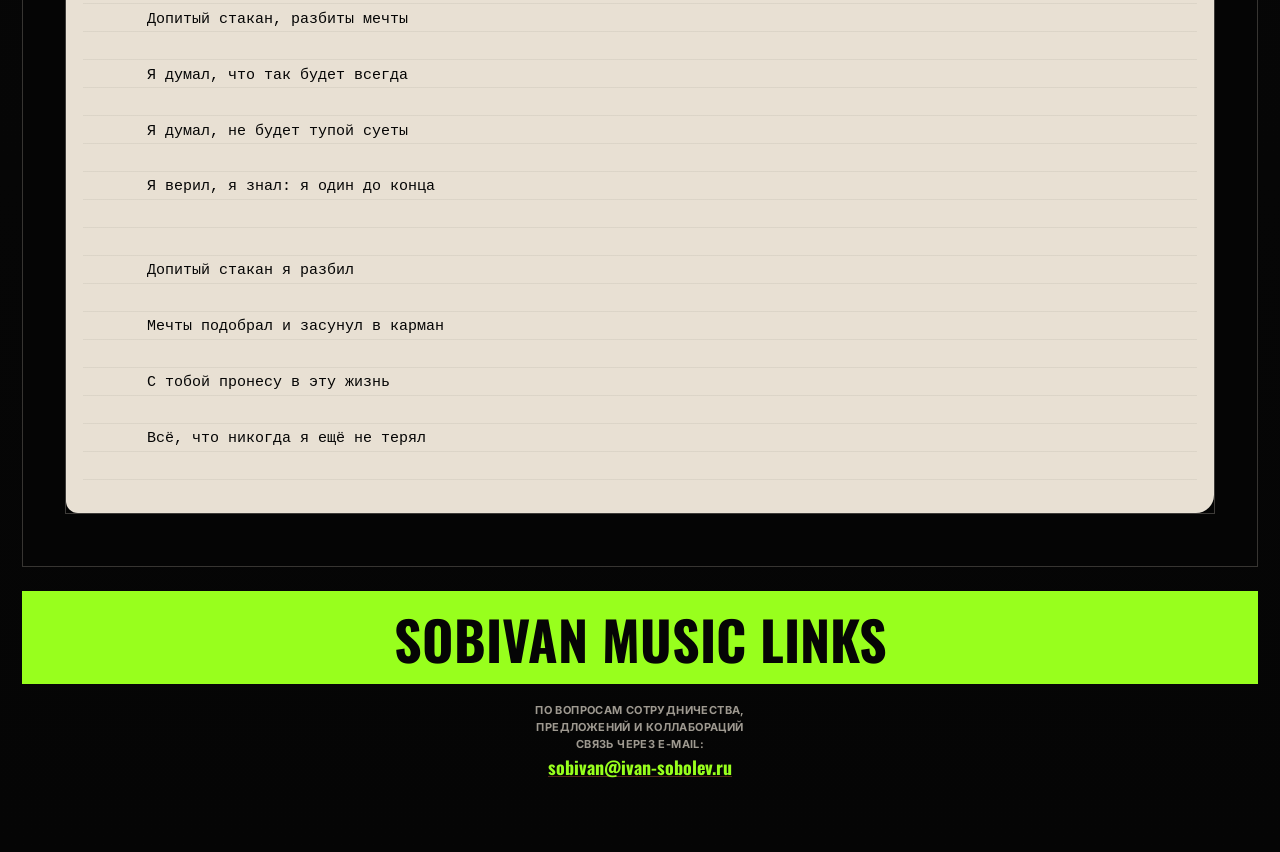
==== commit da22b015: "Add Ya tak ne privyk to track carousel" ====
--- a/index.html
+++ b/index.html
@@ -508,6 +508,12 @@
 
         const tracks = [
           {
+            title: "Я так не привык",
+            artist: "SOBIVAN",
+            image: "./covers/releases/ya-tak-ne-privyk.jpg",
+            link: "https://music.yandex.com/album/44164484?ref_id=CF2725C0-1ABF-409D-A783-55C886642B25&utm_medium=copy_link",
+          },
+          {
             title: "Подай сигнал",
             artist: "SOBIVAN",
             image: "./IMG_6470.JPG",
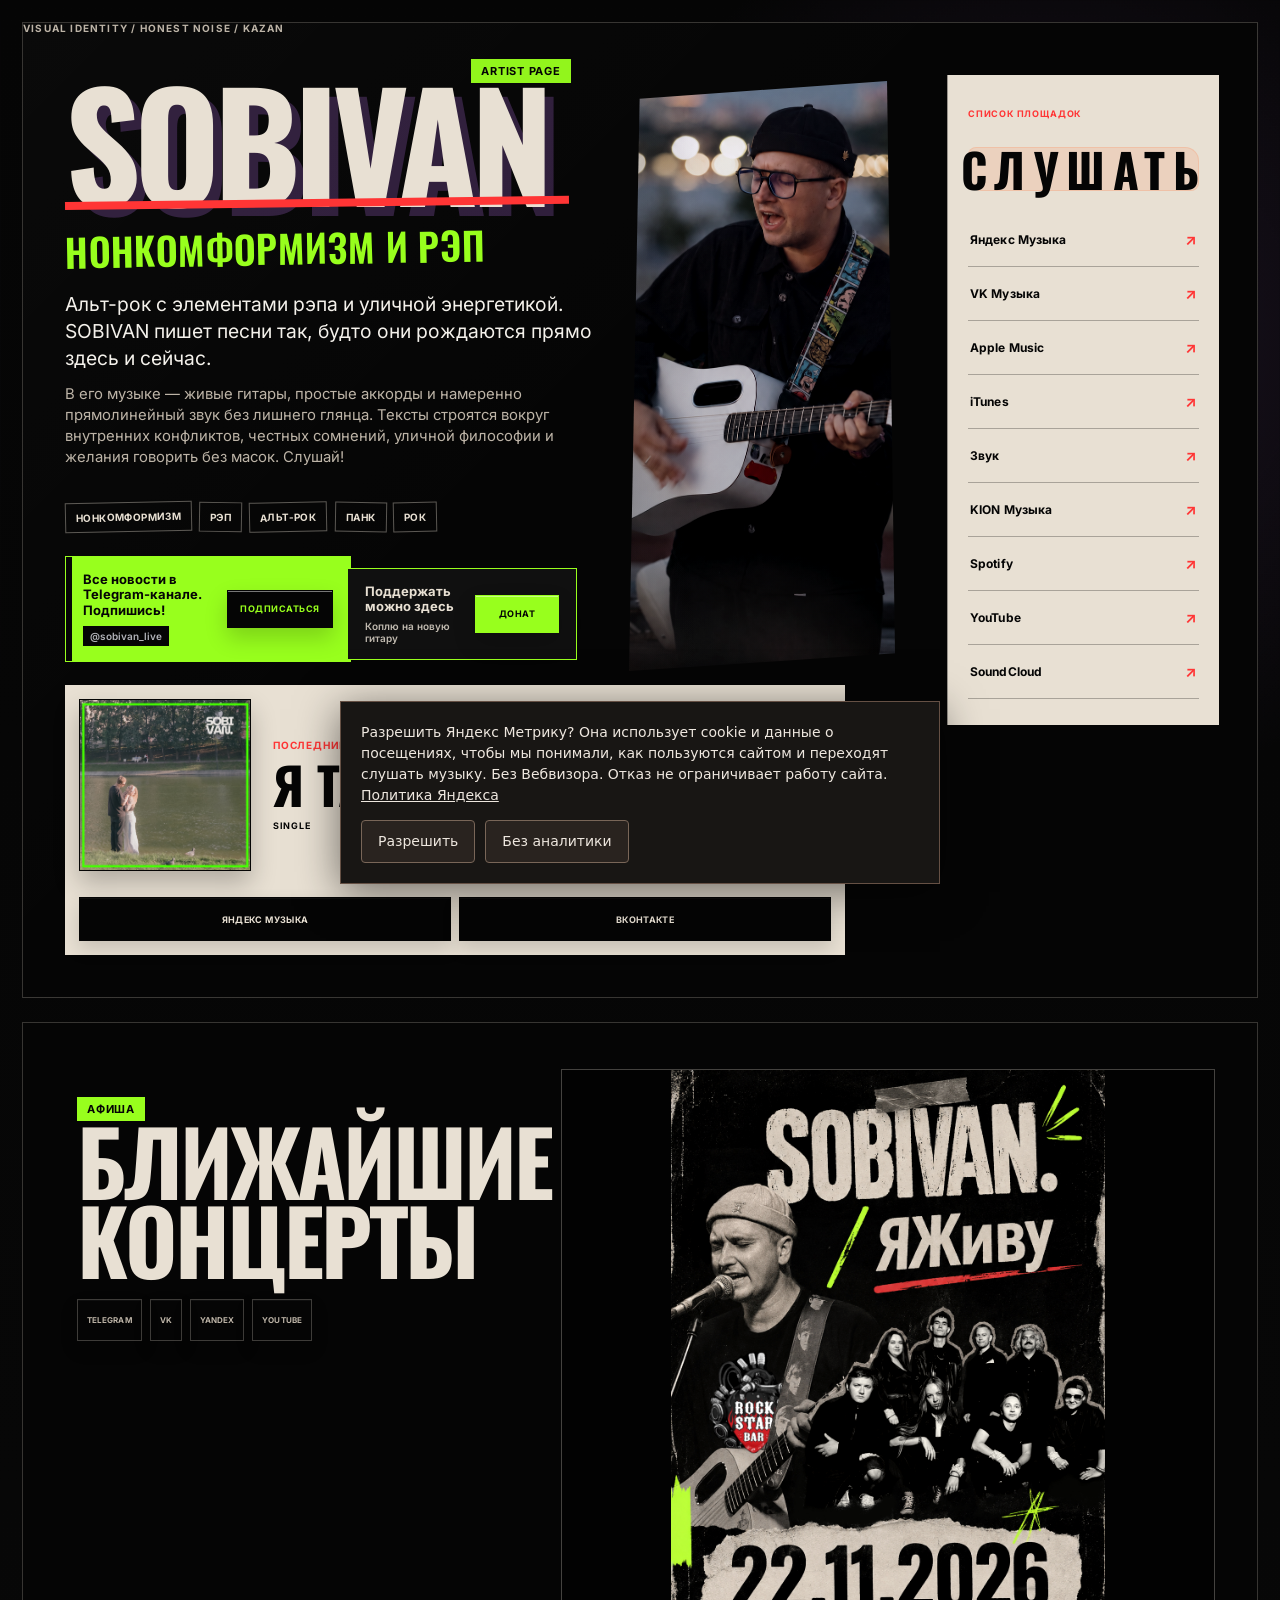
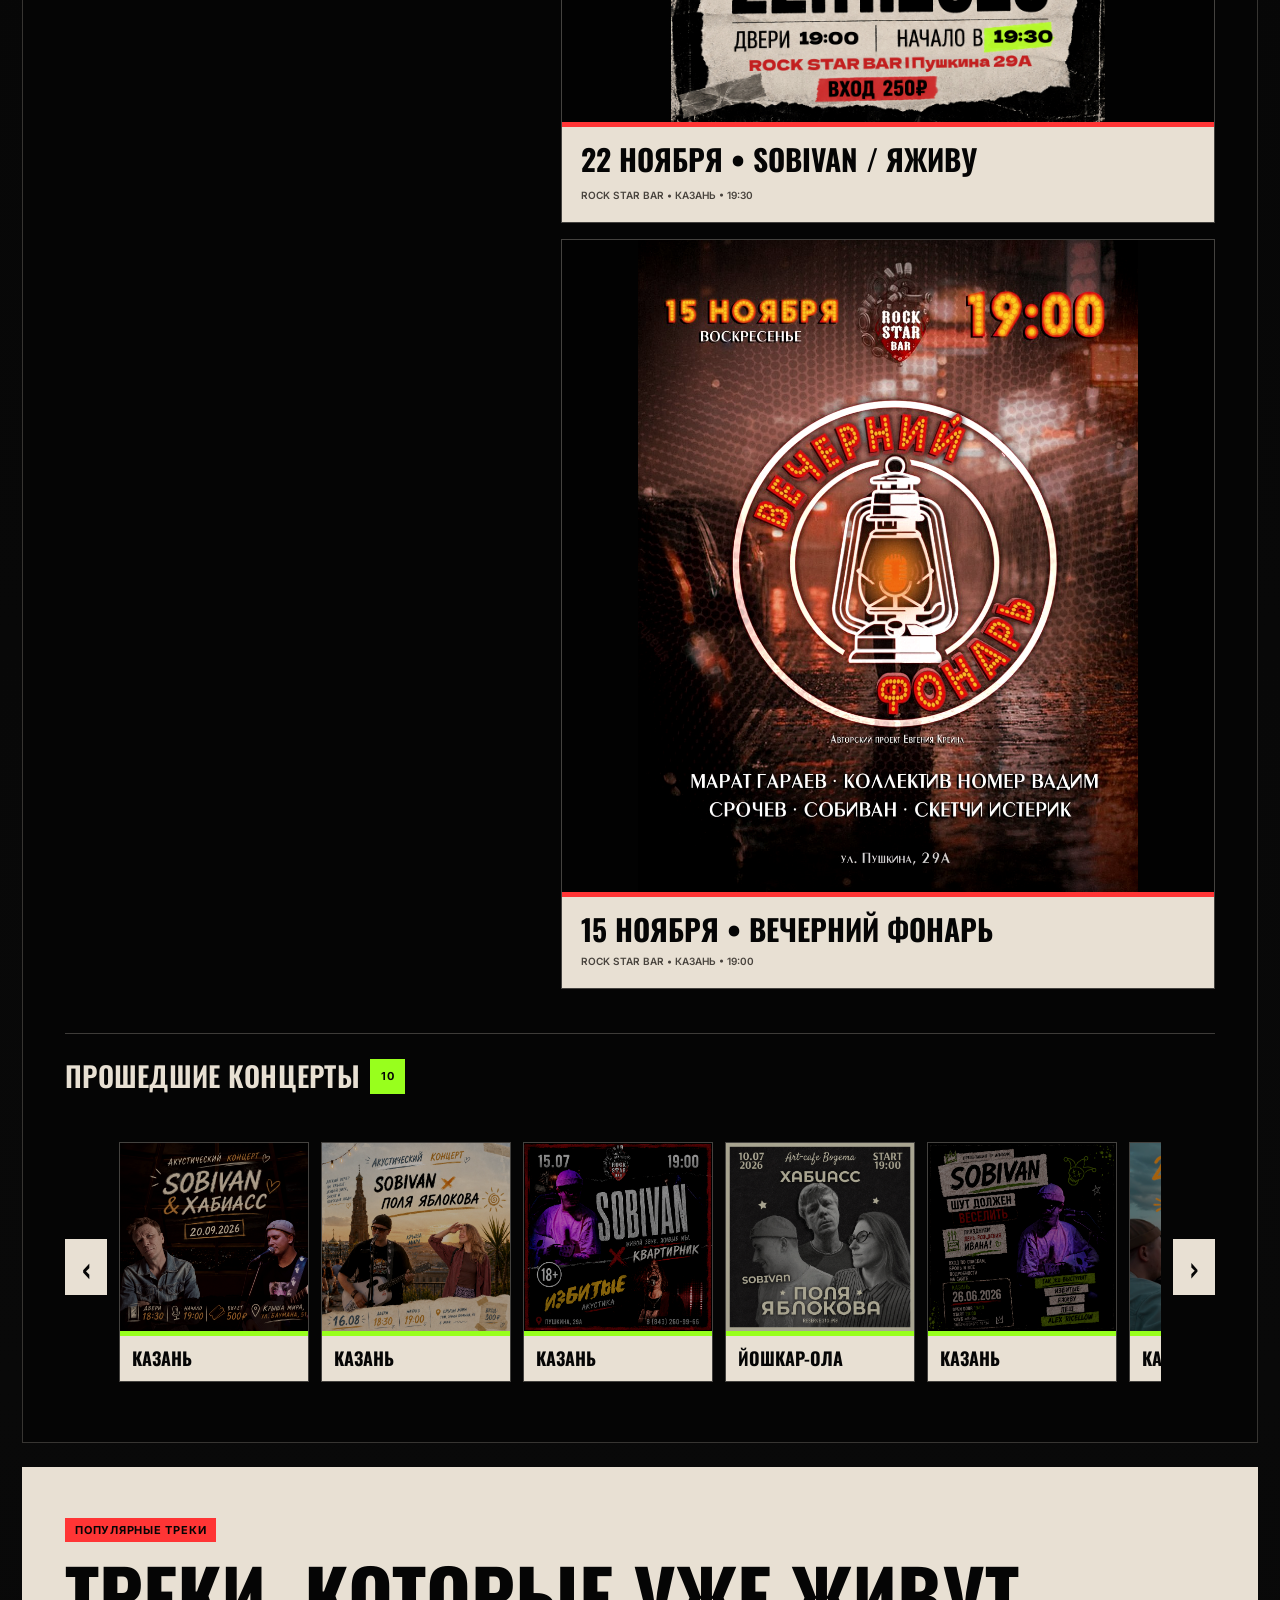
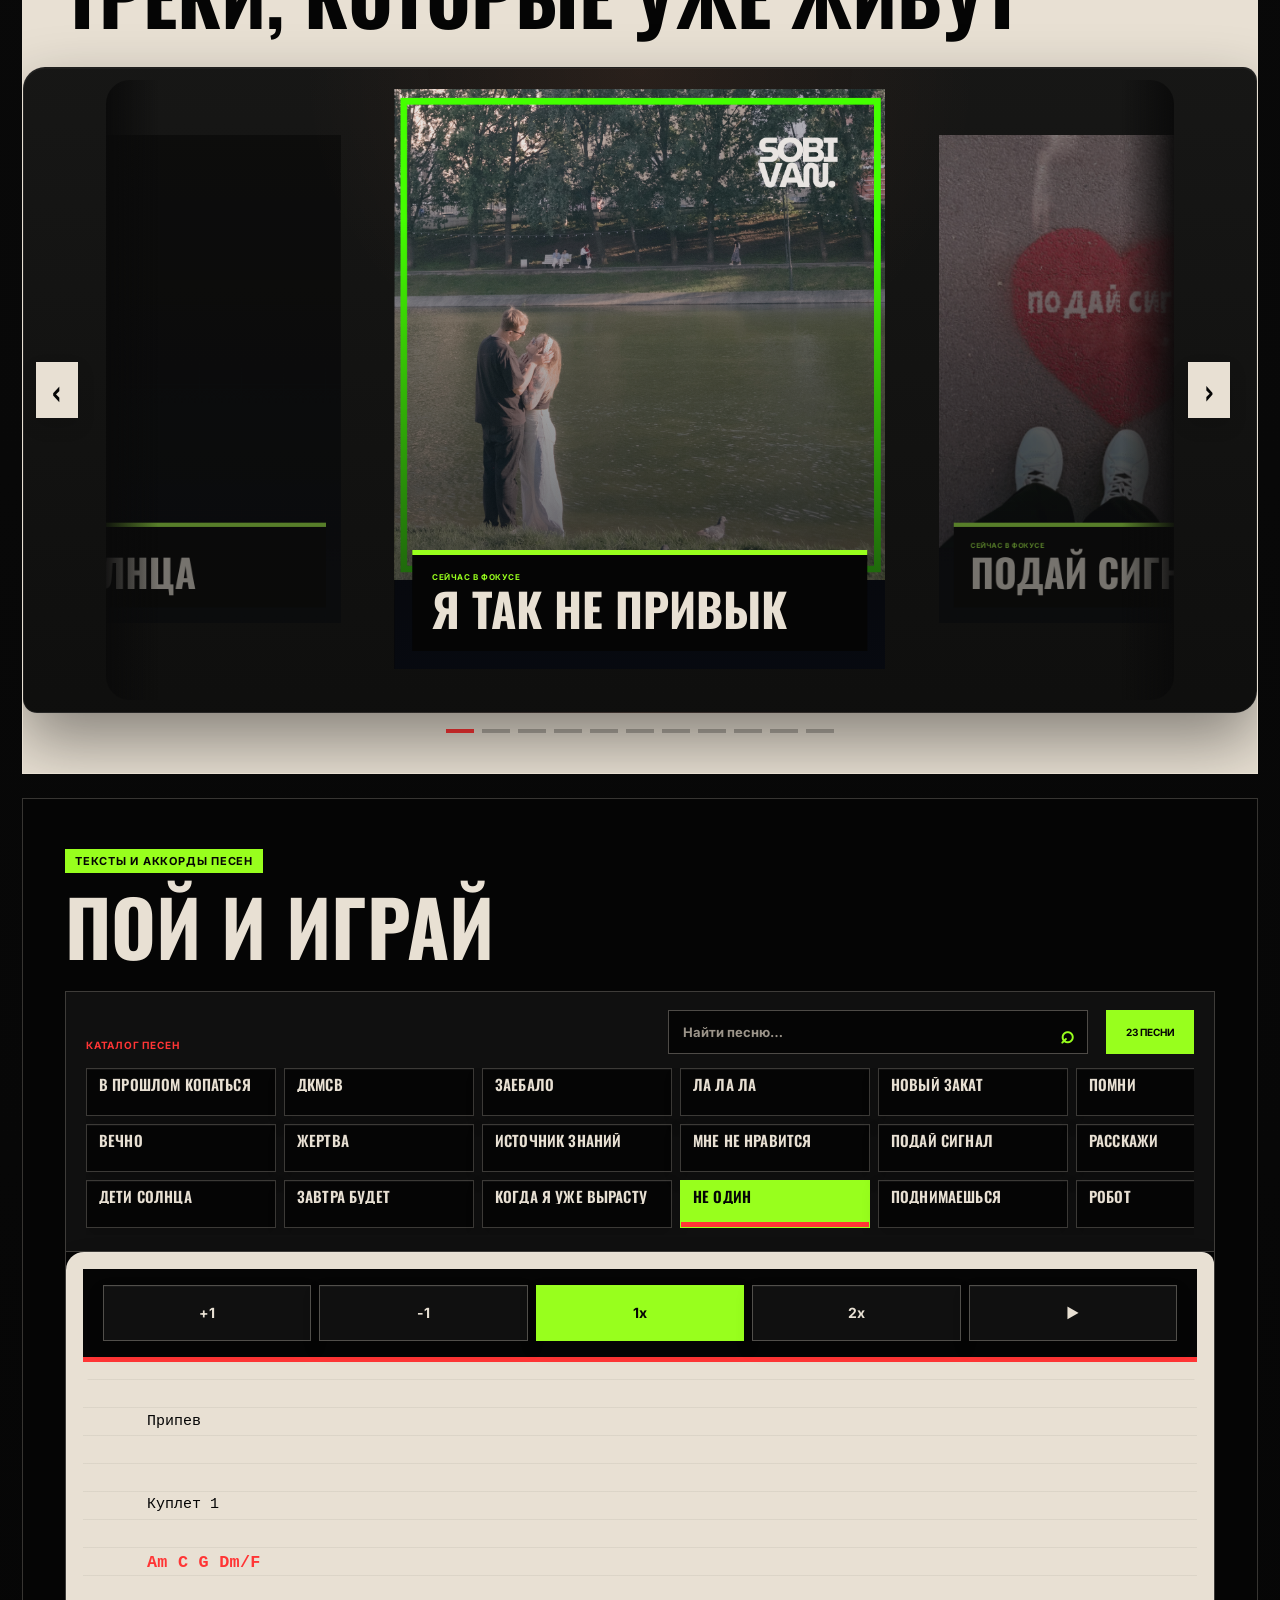
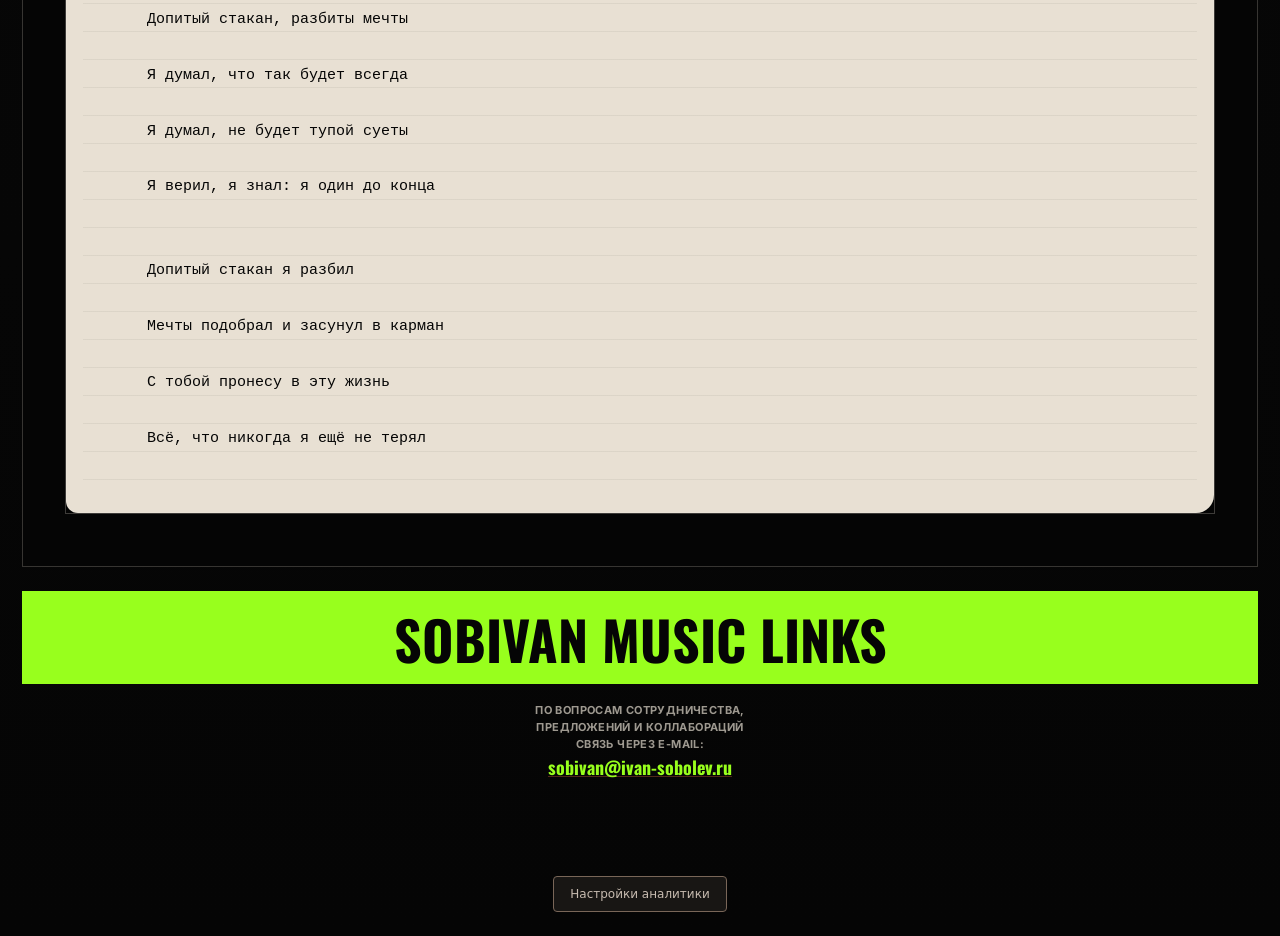
==== commit 2d97cc4a: "Install consent-gated Yandex Metrika analytics" ====
--- a/index.html
+++ b/index.html
@@ -17,6 +17,7 @@
     <link rel="stylesheet" href="./styles.css?v=20260919-2300" />
     <link rel="stylesheet" href="./brandbook-redesign.css?v=1.0.7" />
     <link rel="stylesheet" href="./chords-catalog.css?v=1.2.0" />
+    <script src="./analytics-consent.js?v=114260647-1" defer></script>
   </head>
   <body>
     <main class="page">
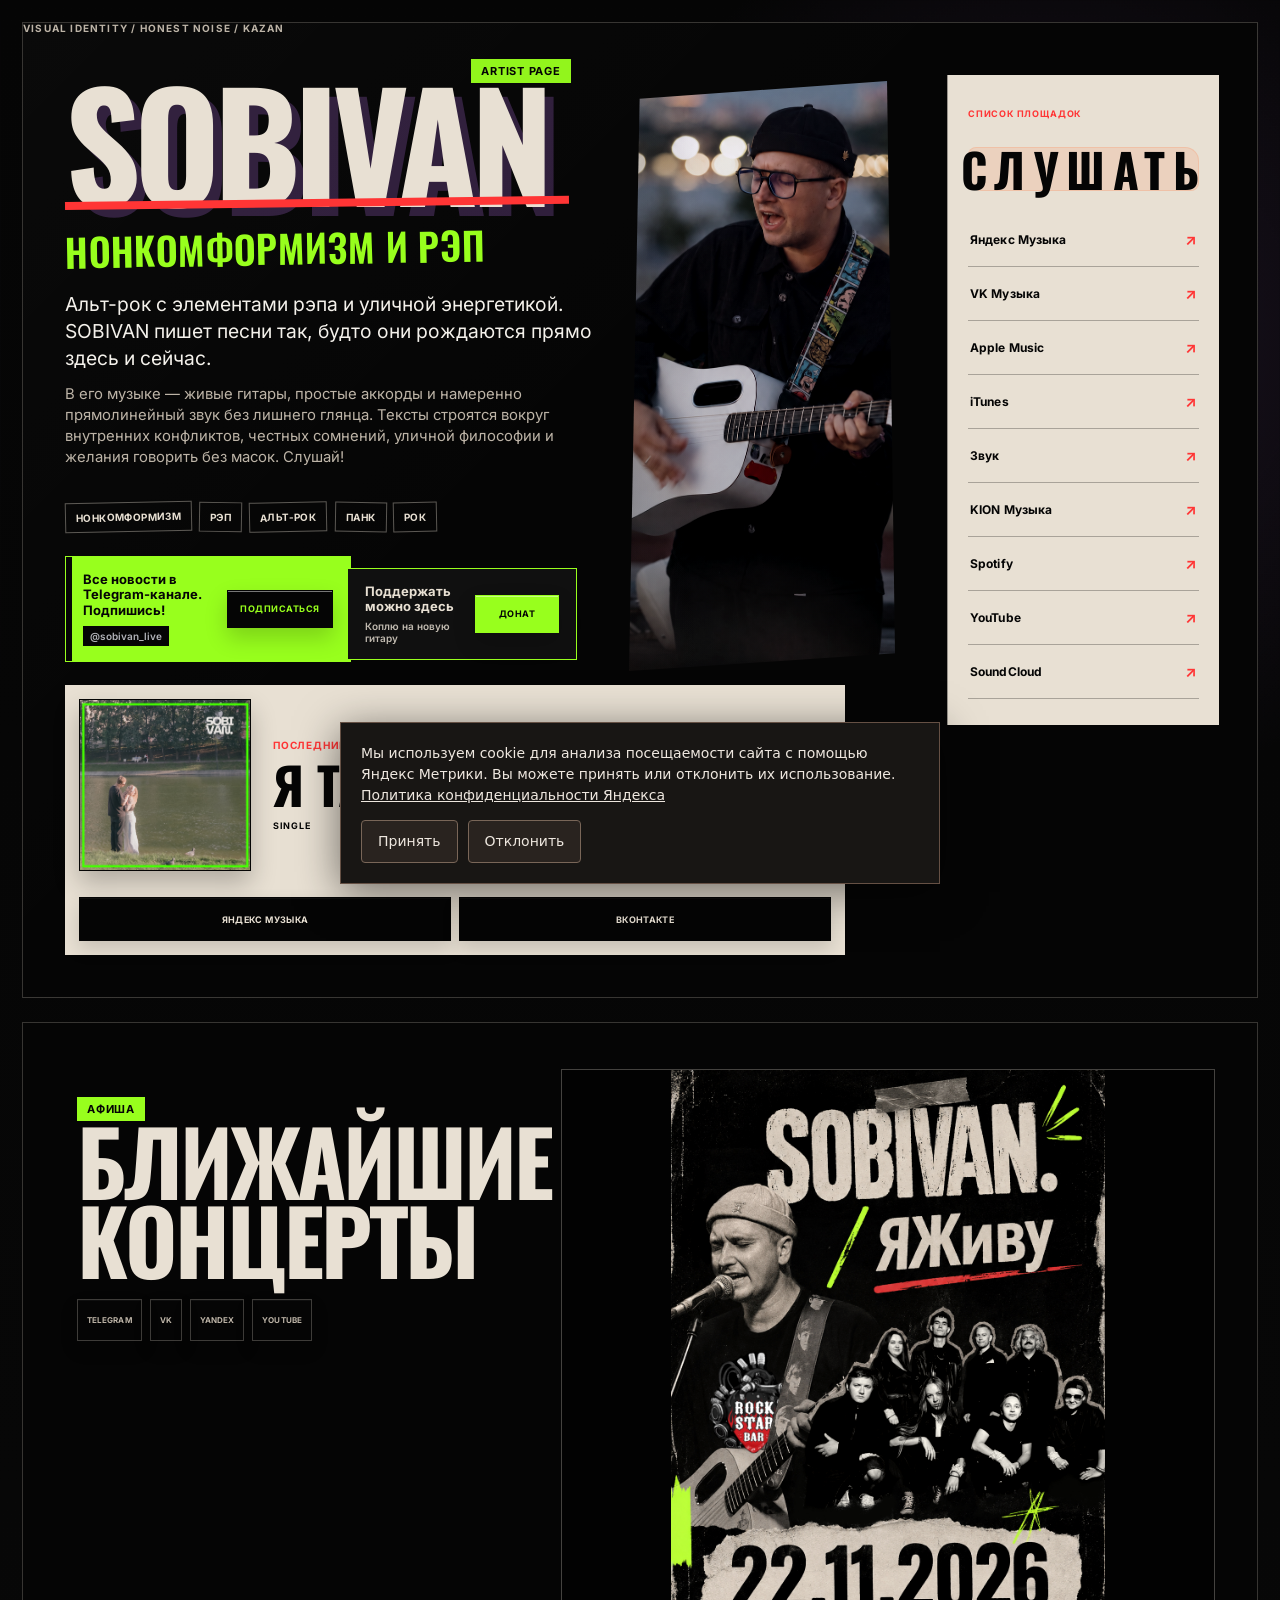
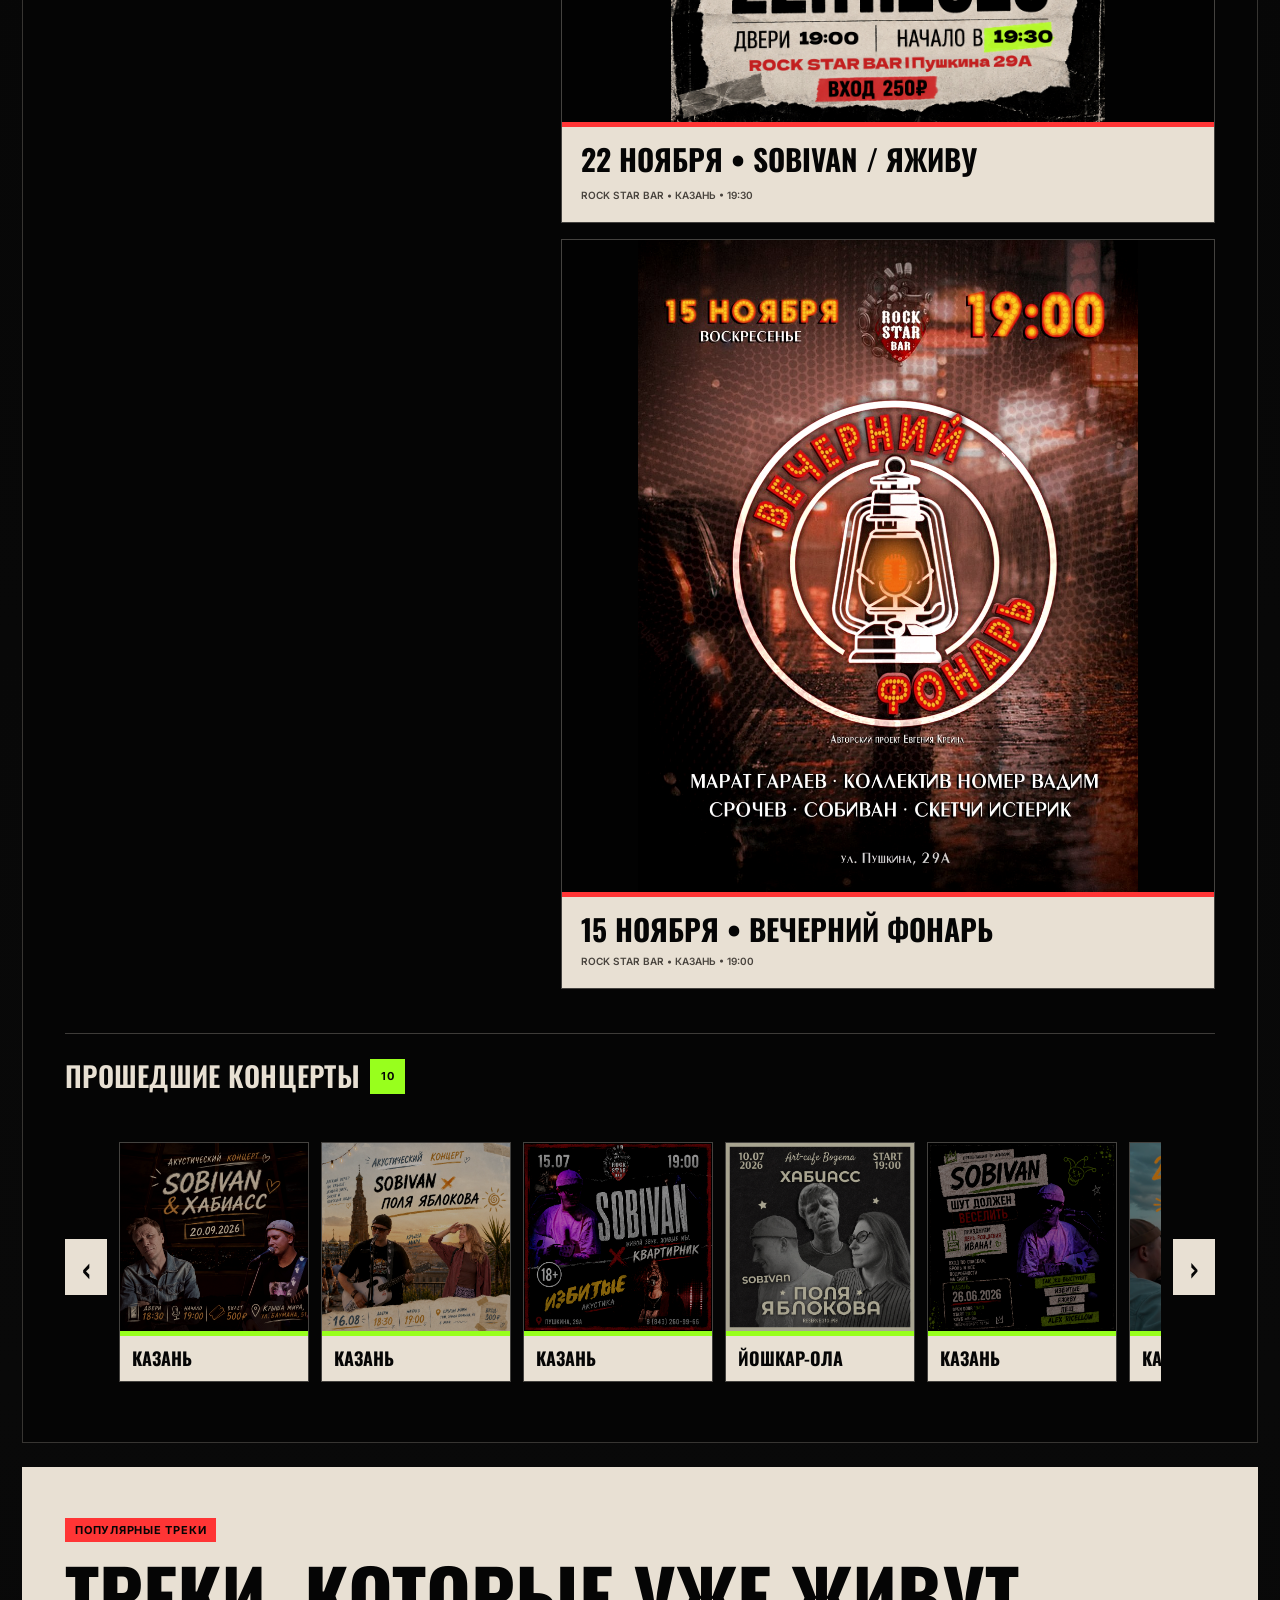
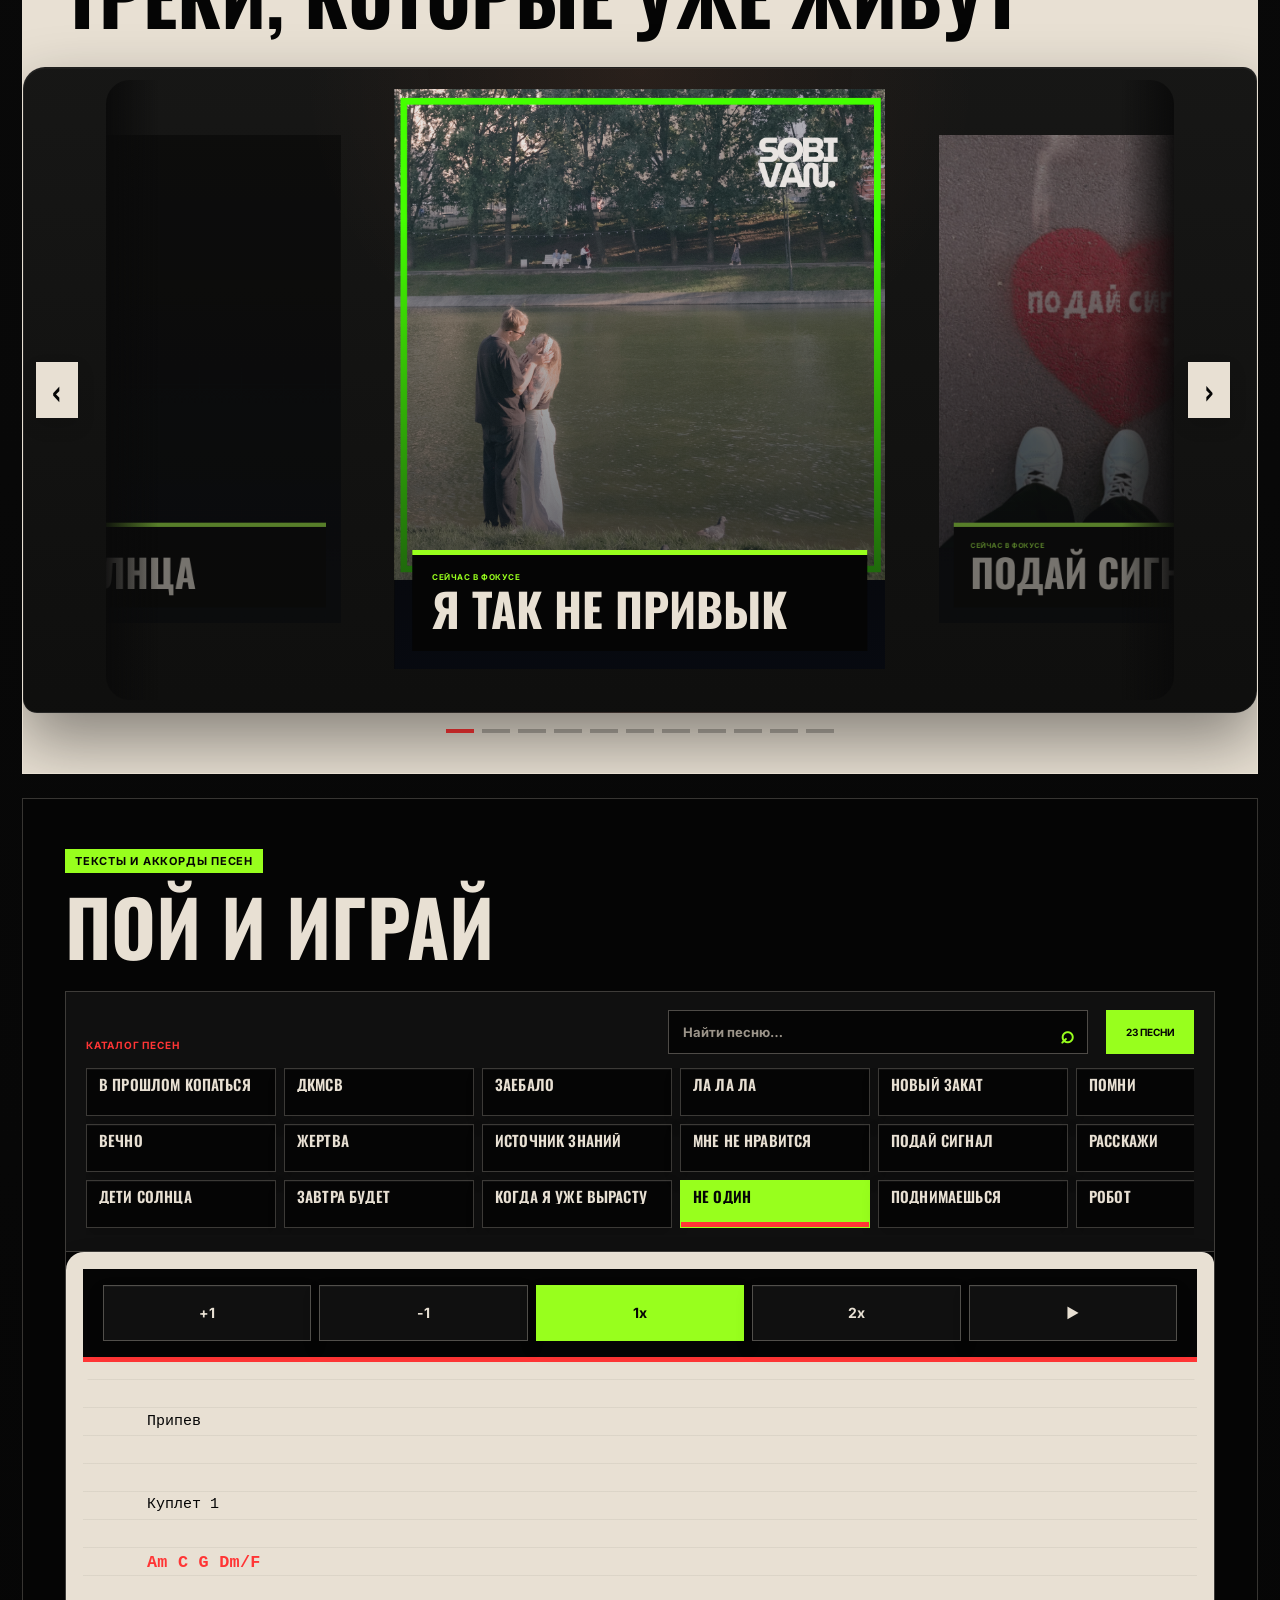
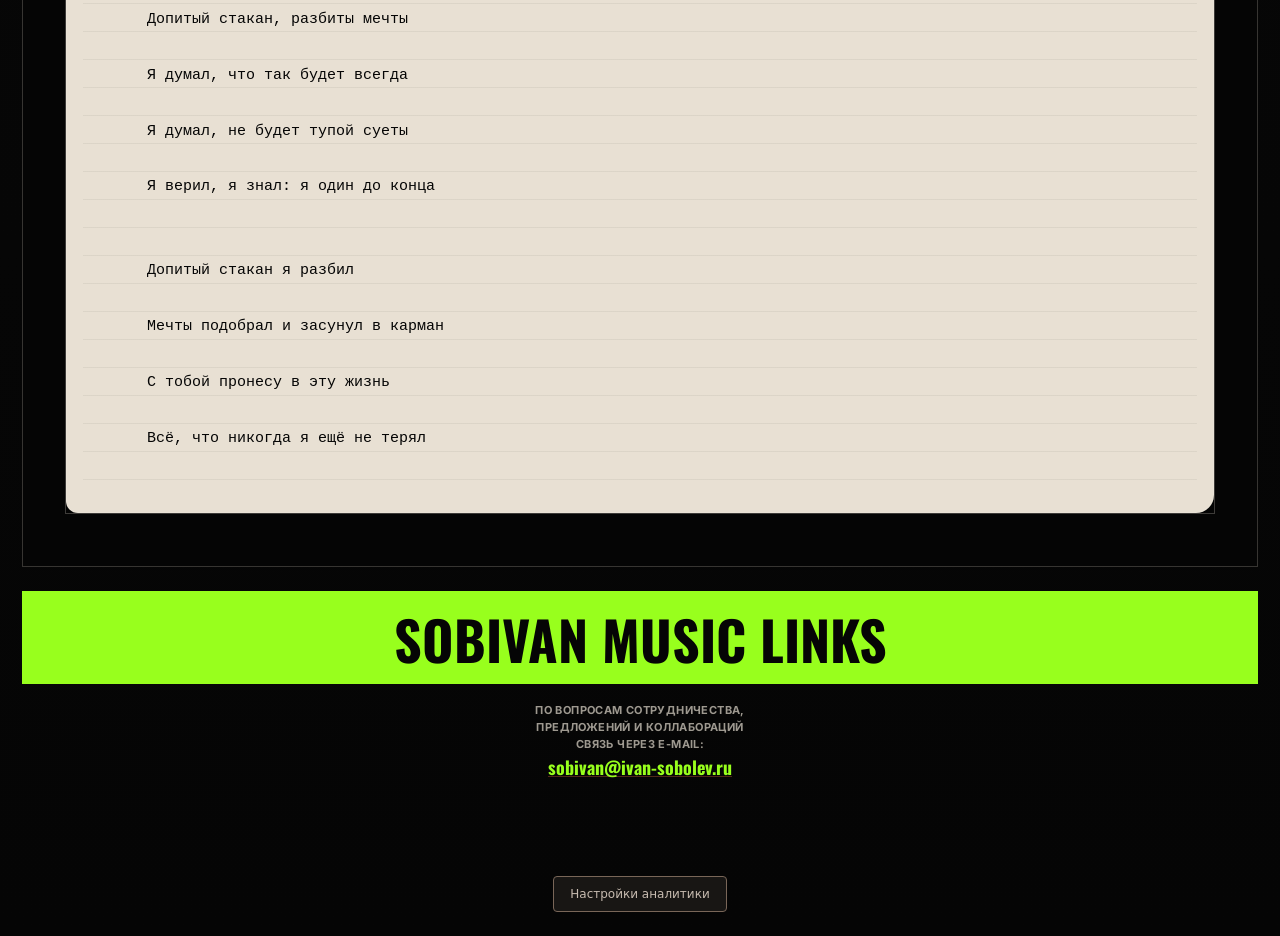
==== commit 36affaa4: "Simplify analytics consent wording" ====
--- a/index.html
+++ b/index.html
@@ -17,7 +17,7 @@
     <link rel="stylesheet" href="./styles.css?v=20260919-2300" />
     <link rel="stylesheet" href="./brandbook-redesign.css?v=1.0.7" />
     <link rel="stylesheet" href="./chords-catalog.css?v=1.2.0" />
-    <script src="./analytics-consent.js?v=114260647-1" defer></script>
+    <script src="./analytics-consent.js?v=114260647-2" defer></script>
   </head>
   <body>
     <main class="page">
